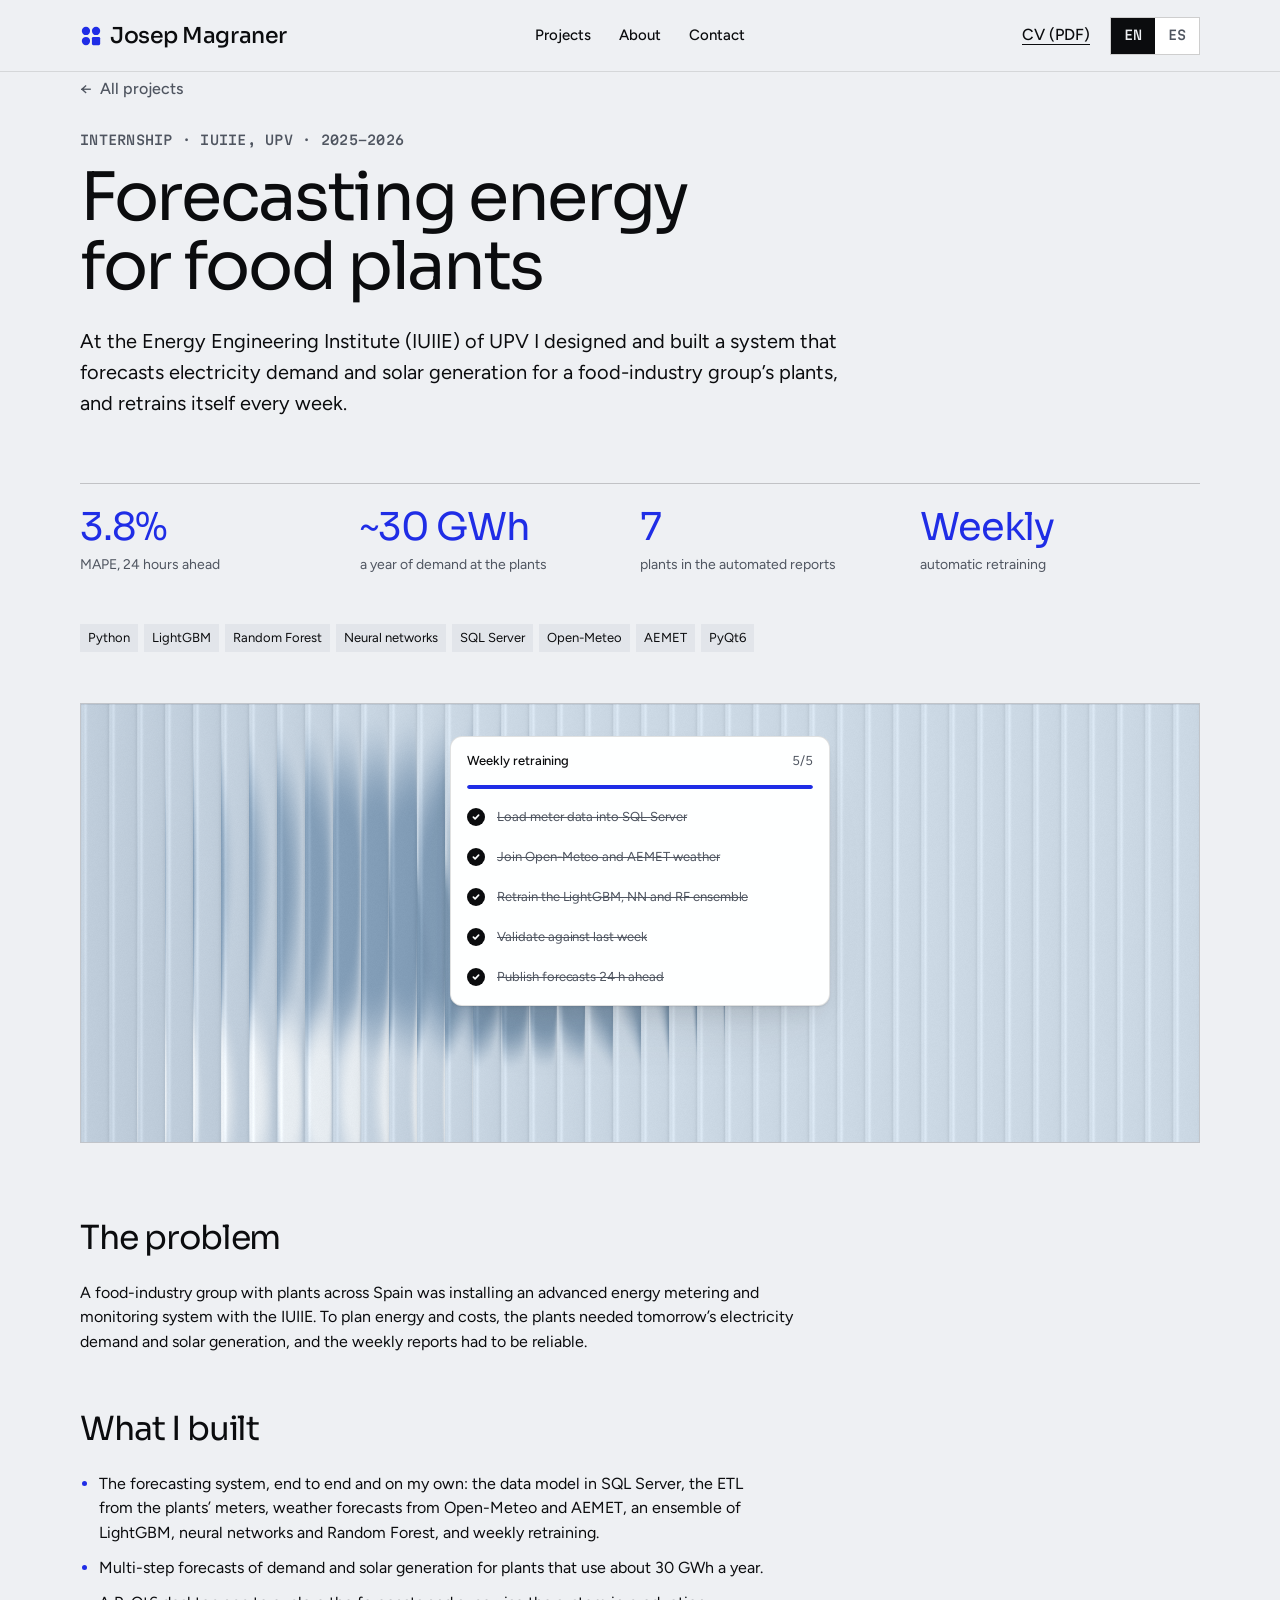
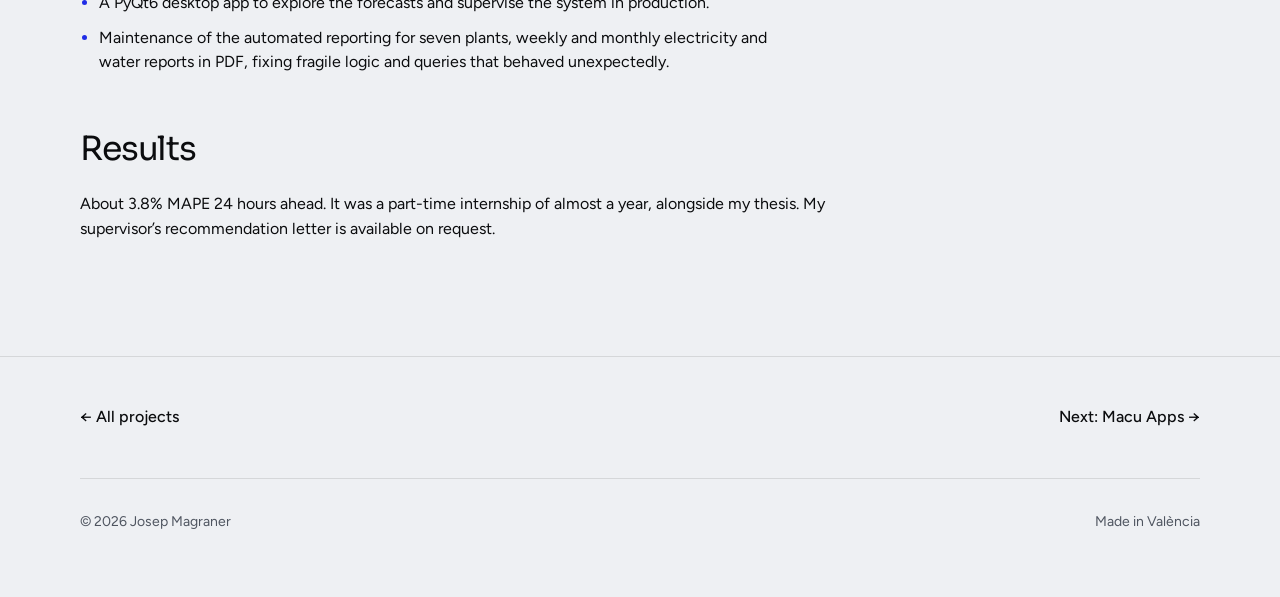
==== projects/energy-forecasting.html @ b152e17d "Web personal: primera publicación en josepmagra.dev" ====
<!doctype html>
<html lang="en" data-lang="en" data-title-en="Forecasting energy for food plants · Josep Magraner" data-title-es="Previsión energética para plantas de alimentación · Josep Magraner" data-type="software" data-radius="sharp" data-ground="sand" data-buttons="arrow" data-motion>
<head>
<meta charset="utf-8">
<meta name="viewport" content="width=device-width, initial-scale=1">
<title>Forecasting energy for food plants · Josep Magraner</title>
<meta name="description" content="Forecasting energy for food plants: a project by Josep Magraner.">
<meta property="og:type" content="website">
<meta property="og:title" content="Forecasting energy for food plants · Josep Magraner">
<meta property="og:description" content="Forecasting energy for food plants: a project by Josep Magraner.">
<link rel="icon" href="../favicon.svg" type="image/svg+xml">
<meta name="theme-color" content="#eef0f3">
<link rel="preconnect" href="https://fonts.googleapis.com">
<link rel="preconnect" href="https://fonts.gstatic.com" crossorigin>
<link href="https://fonts.googleapis.com/css2?family=Sora:wght@400..700&family=Figtree:wght@400..600&family=Martian+Mono:wght@400..500&display=swap" rel="stylesheet">
<link rel="stylesheet" href="../assets/system.css">
<link rel="stylesheet" href="../assets/ui/cards.css">
<link rel="stylesheet" href="../assets/motion/motion.css">
<link rel="stylesheet" href="../assets/backgrounds/backgrounds.css">
<link rel="stylesheet" href="../assets/layout/layout.css">
<link rel="stylesheet" href="../assets/icons/icon.css">
<link rel="stylesheet" href="../assets/ui/base.css">
<link rel="stylesheet" href="../assets/ui/checklist/fragment.css">
<link rel="stylesheet" href="../css/site.css">
<script>document.documentElement.classList.add('m-enter');setTimeout(()=>document.documentElement.classList.add('m-enter-done'),700)</script>
<script src="../assets/backgrounds/backgrounds.js"></script>
<script>document.documentElement.classList.add('mo-js');setTimeout(()=>document.documentElement.classList.add('mo-safe'),2500)</script>
</head>
<body>
<header class="nav nav--centre">
  <div class="wrap nav__bar">
    <a class="skip-link" href="#top"><span class="en">Skip to content</span><span class="es">Ir al contenido</span></a>
    <a class="nav__logo" href="../index.html"><span class="mark" data-mark="dots" aria-hidden="true"></span>Josep Magraner</a>
    <nav class="nav__links" aria-label="Main">
      <div class="nav__item"><a class="nav__link" href="../index.html#projects"><span class="en">Projects</span><span class="es">Proyectos</span></a></div>
      <div class="nav__item"><a class="nav__link" href="../index.html#about"><span class="en">About</span><span class="es">Sobre mí</span></a></div>
      <div class="nav__item"><a class="nav__link" href="../index.html#contact"><span class="en">Contact</span><span class="es">Contacto</span></a></div>
    </nav>
    <div class="nav__actions">
      <a class="nav__cv en" href="../cv/Josep-Magraner-CV-EN.pdf">CV (PDF)</a><a class="nav__cv es" href="../cv/Josep-Magraner-CV-ES.pdf">CV (PDF)</a>
      <div class="lang lang--desk" role="group" aria-label="Language / Idioma"><button type="button" data-set-lang="en" aria-pressed="true">EN</button><button type="button" data-set-lang="es" aria-pressed="false">ES</button></div>
    </div>
    <div class="lang lang--mob" role="group" aria-label="Language / Idioma"><button type="button" data-set-lang="en" aria-pressed="true">EN</button><button type="button" data-set-lang="es" aria-pressed="false">ES</button></div>
    <button class="nav__toggle" type="button" aria-expanded="false" aria-label="Menu">
      <svg width="18" height="18" viewBox="0 0 18 18" aria-hidden="true"><path d="M2 5h14M2 13h14" stroke="currentColor" stroke-width="1.6" stroke-linecap="round"/></svg>
    </button>
  </div>
</header>

<main id="top">
  <section class="p-head" aria-labelledby="p-h">
    <div class="wrap">
      <a class="back" href="../index.html#projects">&larr; <span class="en">All projects</span><span class="es">Todos los proyectos</span></a>
      <p class="proj__kind"><span class="en">Internship · IUIIE, UPV · 2025–2026</span><span class="es">Prácticas · IUIIE, UPV · 2025–2026</span></p>
      <h1 id="p-h"><span class="en">Forecasting energy for food plants</span><span class="es">Previsión energética para plantas de alimentación</span></h1>
      <p class="p-lead"><span class="en">At the Energy Engineering Institute (IUIIE) of UPV I designed and built a system that forecasts electricity demand and solar generation for a food-industry group&rsquo;s plants, and retrains itself every week.</span><span class="es">En el Instituto de Ingeniería Energética (IUIIE) de la UPV diseñé y construí un sistema que prevé la demanda eléctrica y la generación solar de las plantas de un grupo de alimentación, y se reentrena cada semana.</span></p>
      <dl class="facts"><div><dt><span class="en">3.8%</span><span class="es">3,8 %</span></dt><dd><span class="en">MAPE, 24 hours ahead</span><span class="es">de MAPE a 24 horas</span></dd></div><div><dt>~30 GWh</dt><dd><span class="en">a year of demand at the plants</span><span class="es">al año de demanda en las plantas</span></dd></div><div><dt>7</dt><dd><span class="en">plants in the automated reports</span><span class="es">plantas en los informes automáticos</span></dd></div><div><dt><span class="en">Weekly</span><span class="es">Semanal</span></dt><dd><span class="en">automatic retraining</span><span class="es">reentrenamiento automático</span></dd></div></dl>
      <div class="p-meta"><ul class="proj__tech"><li>Python</li><li>LightGBM</li><li>Random Forest</li><li><span class="en">Neural networks</span><span class="es">Redes neuronales</span></li><li>SQL Server</li><li>Open-Meteo</li><li>AEMET</li><li>PyQt6</li></ul></div>
    </div>
  </section>

  <section class="p-visual">
    <div class="wrap">
      <div class="panel panel--flush" data-fx="fluted-glass" data-fx-seed="44" data-fx-palette='{"bg":"#c6d3df","surface":"#d6e0e9","ink":"#25303a","muted":"#5d6873","accent":"#3f6a92"}' data-fx-params='{"speed":0,"calm":0.2,"calmX":0.5,"calmY":0.5}' style="--calm-k:0%">
            <div class="stage"><div class="at-rise fit" style="--fit-max:380px;--ax:max(24px, 50% - 190px);--ay:32px;--ay-sm:16px">
<div class="ui ui-panel ui-checks" data-ui="checklist">
  <div class="ui-checks__head"><div class="ui-title"><span class="en">Weekly retraining</span><span class="es">Reentrenamiento semanal</span></div><span class="ui-spacer"></span><div class="ui-meta" data-checks-count>5/5</div></div>
  <div class="ui-checks__bar"><i data-checks-bar style="--k:1"></i></div>
  <ul class="ui-checks__list"><li class="ui-check is-done"><span class="ui-check__box"><svg viewBox="0 0 16 16"><path d="m4.5 8.2 2.3 2.3 4.7-5"/></svg></span><span class="ui-check__label"><span class="en">Load meter data into SQL Server</span><span class="es">Cargar los contadores en SQL Server</span></span></li><li class="ui-check is-done"><span class="ui-check__box"><svg viewBox="0 0 16 16"><path d="m4.5 8.2 2.3 2.3 4.7-5"/></svg></span><span class="ui-check__label"><span class="en">Join Open-Meteo and AEMET weather</span><span class="es">Cruzar con Open-Meteo y AEMET</span></span></li><li class="ui-check is-done"><span class="ui-check__box"><svg viewBox="0 0 16 16"><path d="m4.5 8.2 2.3 2.3 4.7-5"/></svg></span><span class="ui-check__label"><span class="en">Retrain the LightGBM, NN and RF ensemble</span><span class="es">Reentrenar el ensemble LightGBM, RN y RF</span></span></li><li class="ui-check is-done"><span class="ui-check__box"><svg viewBox="0 0 16 16"><path d="m4.5 8.2 2.3 2.3 4.7-5"/></svg></span><span class="ui-check__label"><span class="en">Validate against last week</span><span class="es">Validar contra la semana anterior</span></span></li><li class="ui-check is-done"><span class="ui-check__box"><svg viewBox="0 0 16 16"><path d="m4.5 8.2 2.3 2.3 4.7-5"/></svg></span><span class="ui-check__label"><span class="en">Publish forecasts 24 h ahead</span><span class="es">Publicar la previsión a 24 h</span></span></li></ul>
</div>
            </div></div>
          </div>
      
    </div>
  </section>

  <section class="p-body">
    <div class="wrap">
      <h2><span class="en">The problem</span><span class="es">El problema</span></h2>
      <p><span class="en">A food-industry group with plants across Spain was installing an advanced energy metering and monitoring system with the IUIIE. To plan energy and costs, the plants needed tomorrow&rsquo;s electricity demand and solar generation, and the weekly reports had to be reliable.</span><span class="es">Un grupo de alimentación con plantas por España estaba implantando con el IUIIE un sistema avanzado de medida y supervisión energética. Para planificar la energía y los costes, las plantas necesitaban la demanda eléctrica y la generación solar del día siguiente, y los informes semanales tenían que ser fiables.</span></p>
      <h2><span class="en">What I built</span><span class="es">Qué construí</span></h2>
      <ul><li><span class="en">The forecasting system, end to end and on my own: the data model in SQL Server, the ETL from the plants&rsquo; meters, weather forecasts from Open-Meteo and AEMET, an ensemble of LightGBM, neural networks and Random Forest, and weekly retraining.</span><span class="es">El sistema de previsión, de principio a fin y por mi cuenta: el modelo de datos en SQL Server, el ETL de los contadores de las plantas, las previsiones meteorológicas de Open-Meteo y AEMET, un ensemble de LightGBM, redes neuronales y Random Forest, y el reentrenamiento semanal.</span></li><li><span class="en">Multi-step forecasts of demand and solar generation for plants that use about 30 GWh a year.</span><span class="es">Previsiones multipaso de demanda y generación solar para plantas que consumen unos 30 GWh al año.</span></li><li><span class="en">A PyQt6 desktop app to explore the forecasts and supervise the system in production.</span><span class="es">Una app de escritorio en PyQt6 para explorar las previsiones y supervisar el sistema en producción.</span></li><li><span class="en">Maintenance of the automated reporting for seven plants, weekly and monthly electricity and water reports in PDF, fixing fragile logic and queries that behaved unexpectedly.</span><span class="es">El mantenimiento de los informes automáticos de siete plantas, semanales y mensuales de electricidad y agua en PDF, corrigiendo lógica frágil y consultas que se comportaban de forma inesperada.</span></li></ul>
      <h2><span class="en">Results</span><span class="es">Resultados</span></h2>
      <p><span class="en">About 3.8% MAPE 24 hours ahead. It was a part-time internship of almost a year, alongside my thesis. My supervisor&rsquo;s recommendation letter is available on request.</span><span class="es">Un MAPE de alrededor del 3,8 % a 24 horas. Fueron unas prácticas a media jornada de casi un año, a la vez que el TFG. La carta de recomendación de mi supervisor, a petición.</span></p>
    </div>
  </section>

  <nav class="p-next" aria-label="Next project">
    <div class="wrap">
      <a href="../index.html#projects">&larr; <span class="en">All projects</span><span class="es">Todos los proyectos</span></a>
      <a href="macu-apps.html"><span class="en">Next</span><span class="es">Siguiente</span>: Macu Apps &rarr;</a>
    </div>
  </nav>
</main>

<footer class="wrap foot">
  <span>&copy; 2026 Josep Magraner</span>
  <span><span class="en">Made in València</span><span class="es">Hecho en València</span></span>
</footer>

<script src="../js/lang.js"></script>
<script src="../js/video.js" defer></script>
<script type="module" src="../assets/system.js"></script>
<script type="module" src="../assets/motion/motion.js"></script>
<script type="module" src="../assets/layout/layout.js"></script>
</body>
</html>
---- assets/system.css ----
/*
  taste-skill system.css - the one system for the page. Link it first, then assets/ui/cards.css (the
  feature card, its panel and the fragment placements), then set the palette (--p-*), the fonts and
  the radius set on :root in the page (node scripts/start.mjs prints that block).
  Do not add a second grid, spacing scale, type scale, radius scale, button or card style.
*/

/* ---------------------------------------------------------------- tokens */
:root {
  /* palette (hex only; fx.js reads --bg --surface --ink --muted --accent --accent-ink) */
  --p-bg: #ffffff;
  --p-surface: #f4f4f4;
  --p-ink: #111111;
  --p-muted: #6b6b6b;
  --p-accent: #1a4be0;
  --p-accent-ink: #ffffff;
  --p-action: #1a4be0;      /* buttons, links, focus: the accent, or the ink when the accent is too pale */
  --p-action-ink: #ffffff;
  --p-inv-bg: #111111;
  --p-inv-surface: #1c1c1c;
  --p-inv-ink: #f4f4f4;
  --p-inv-muted: #a3a3a3;
  --p-inv-accent: #ffffff;
  --p-inv-accent-ink: #111111;
  --p-inv-action: #ffffff;
  --p-inv-action-ink: #111111;
  /* the lit ground behind UI and in the closing band (references/cards.md), one per page, tech pages only
     (none on kind other, which is flat): <html data-ground="sand|sky|sage|painting">. system.js gives it to every ground
     that holds UI, on light and dark pages alike; --hue on one panel changes only its accent */
  --ground-bg: #d9ccb7; --ground-surface: #e9e0d2; --ground-ink: #2a2622; --ground-muted: #5a534a; --ground-accent: #a8794a;

  /* fonts */
  --font-display: system-ui, -apple-system, "Segoe UI", sans-serif;
  --font-text: system-ui, -apple-system, "Segoe UI", sans-serif;
  --font-mono: ui-monospace, "SFMono-Regular", Menlo, Consolas, monospace;
  --display-weight: 400;    /* headlines 400; 500 on a tech page (software, gaming, hardware) */
  --display-tracking: -0.025em;

  /* the page rhythm (references/layout-v4.md): one section per screen. The header is fixed and
     --nav tall; every section is padded --padt above and --padb (plus the phone action bar, --bar)
     below, and is exactly one or two screens tall (--h: 1 or 2; --hm on a phone). The hero's words
     start --hgap under the header and its content ends --hpadb above the fold. */
  --nav: 72px;
  --padt: 120px;
  --padb: 72px;
  --hgap: 48px;
  --hpadb: 64px;
  --bar: 0px;
  /* grid: one .wrap (alias .container) for the header, every section and the footer, the same
     --gut on both sides: 1280 wide at x 80-1360 at 1440, 342 at x 24-366 at 390 */
  --container: 1280px;
  --gut: 80px;
  --pad: var(--gut);
  --gutter: 24px;

  /* spacing: 4/8 scale */
  --s-1: 4px;  --s-2: 8px;  --s-3: 12px; --s-4: 16px; --s-5: 24px;
  --s-6: 32px; --s-7: 48px; --s-8: 64px; --s-9: 96px; --s-10: 128px;
  --section: 40px;      /* only a .section outside main (the kit's demo pages); every main > section and
                           footer.closing take --padt and --padb */
  --section-band: 56px; /* the same for an older footer outside footer.closing */
  --head-gap: 48px;     /* the one heading-to-content gap, 32 on a phone (layout.css reads it as --ly-head-gap) */
  --card-pad: 16px;     /* card padding (cards.css sets its own for cards with a panel) */
  --card-gap: 16px;     /* gap between cards */

  /* type scale (the only sizes on the page) */
  --t-label: 13px;
  --t-small: 14px;
  --t-body: 16px;
  --t-lead: 18px;
  --t-card: 18px;
  --t-h3: 24px;
  /* straight lines from the phone size at 390 to the desktop size at 1440 (system.md's table) */
  --t-h2: clamp(30px, 1.72vw + 23.3px, 48px);
  --t-h1: clamp(38px, 3.24vw + 25.4px, 72px);
  /* a big number stays a step under the h2 (VI-11): 38 at 1440, 28 at 390, so it never reads as a
     section heading; a stats row and a price set their own, smaller still */
  --t-stat: clamp(28px, .952vw + 24.29px, 38px);

  /* radius: one scale (soft by default; data-radius on <html> switches it) */
  --r-sm: 8px;  --r-md: 12px; --r-lg: 20px; --r-btn: 8px;

  /* controls (fixed here; a page never adds its own) */
  --btn-h: 44px;
  --btn-h-sm: 36px;
  --nav-h: var(--nav);  /* the older name, kept for the kit's files */
  --icon: 16px;         /* small icons: socials, menu chevrons, mono brand marks */

  /* motion: the one UI ease-out (motion.css --m-ease and ui/base.css --u-ease read it; references/motion.md) */
  --ease: cubic-bezier(.2, .8, .2, 1);
  --dur: 180ms;
}
html[data-radius="sharp"] { --r-sm: 4px; --r-md: 6px;  --r-lg: 8px;  --r-btn: 4px; }
html[data-radius="soft"]  { --r-sm: 8px; --r-md: 12px; --r-lg: 20px; --r-btn: 8px; }
html[data-radius="round"] { --r-sm: 10px; --r-md: 16px; --r-lg: 24px; --r-btn: 999px; }
/* the four lit grounds (references/cards.md); sand is the default above. painting goes with
   painterly-landscape (x.ai's daylight sky over olive hills) */
html[data-ground="sky"]      { --ground-bg: #c6d3df; --ground-surface: #d6e0e9; --ground-ink: #25303a; --ground-muted: #4d5964; --ground-accent: #3f6a92; }
html[data-ground="sage"]     { --ground-bg: #cdd6c6; --ground-surface: #dce3d6; --ground-ink: #262d24; --ground-muted: #535b51; --ground-accent: #6c8e63; }
html[data-ground="painting"] { --ground-bg: #79a8d6; --ground-surface: #a6c4e2; --ground-ink: #16212c; --ground-muted: #273949; --ground-accent: #9c9b3c; }
/* cards.css takes its card and panel radii from this scale */
html[data-radius] .card { --c-r: var(--r-lg); }
html[data-radius] .panel { --p-r: var(--r-md); }

/* a phone: the header 56, the sections padded 96 / 48, the hero's words 40 under the header and its
   content ending 24 above the fold, 24 at both sides, 12 between columns */
@media (max-width: 639px) {
  :root { --nav: 56px; --padt: 96px; --padb: 48px; --hgap: 40px; --hpadb: 24px; --gut: 24px; --gutter: 12px; --card-gap: 12px; --head-gap: 32px; }
}
@media (min-width: 640px) {
  :root { --gut: 48px; --section: 48px; --section-band: 72px; --card-pad: 24px; }
}
@media (min-width: 1024px) {
  :root { --gut: 80px; --section: 56px; --section-band: 96px; --card-gap: 24px;
          --t-lead: 20px; --t-card: 20px; --t-h3: 28px; }
  /* a place (and a local service): the 1200 column at x 120-1320 */
  html[data-type="place"] { --gut: 120px; --container: 1200px; }
}
/* a place (VI-06, ST-96, PH-23): its own smaller type (h1 48/53 and 32/37, h2 32/40 and 24/30, titles
   and the sub-line 20 and 18), the Recipe 3 hero's gap under its photograph (40, 24 on a phone),
   square photographs and cards and 2px buttons, whatever data-radius and data-buttons say */
:root[data-type="place"] {
  --hgap: 40px;
  --t-h1: clamp(32px, 1.524vw + 26.06px, 48px);
  --t-h2: clamp(24px, .762vw + 21px, 32px);
  --t-h3: clamp(20px, .381vw + 18.51px, 24px);
  --r-sm: 2px; --r-md: 0px; --r-lg: 0px; --r-btn: 2px;
}
:root[data-type="place"] :is(h1, .t-h1) { line-height: 1.104; }
:root[data-type="place"] :is(h2, .t-h2) { line-height: 1.25; }
@media (max-width: 639px) {
  :root[data-type="place"] { --hgap: 24px; }
  :root[data-type="place"] :is(h1, .t-h1) { line-height: 1.156; }
}

/* ---------------------------------------------------------------- grounds (at most three) */
:root, .ground-base {
  --bg: var(--p-bg); --surface: var(--p-surface); --ink: var(--p-ink); --muted: var(--p-muted);
  --accent: var(--p-accent); --accent-ink: var(--p-accent-ink); --card: var(--p-surface);
  --action: var(--p-action); --action-ink: var(--p-action-ink);
}
.ground-surface {
  --bg: var(--p-surface); --surface: var(--p-bg); --ink: var(--p-ink); --muted: var(--p-muted);
  --accent: var(--p-accent); --accent-ink: var(--p-accent-ink); --card: var(--p-bg);
  --action: var(--p-action); --action-ink: var(--p-action-ink);
}
.ground-inverse {
  --bg: var(--p-inv-bg); --surface: var(--p-inv-surface); --ink: var(--p-inv-ink); --muted: var(--p-inv-muted);
  --accent: var(--p-inv-accent); --accent-ink: var(--p-inv-accent-ink); --card: var(--p-inv-surface);
  --action: var(--p-inv-action); --action-ink: var(--p-inv-action-ink);
}
:root, .ground-base, .ground-surface, .ground-inverse {
  --line: color-mix(in oklab, var(--ink) 11%, transparent);
  --line-strong: color-mix(in oklab, var(--ink) 20%, transparent);
  /* effects (fx.js) and UI fragments (assets/ui) take the colours of the ground they sit on */
  --fx-bg: var(--bg); --fx-surface: var(--surface); --fx-ink: var(--ink); --fx-muted: var(--muted);
  --fx-accent: var(--accent); --fx-accent-ink: var(--accent-ink);
  --ui-font: var(--font-text); --ui-mono: var(--font-mono); --ui-radius: var(--r-md);
}
.ground-base, .ground-surface, .ground-inverse { background: var(--bg); color: var(--ink); }

/* ---------------------------------------------------------------- base */
*, *::before, *::after { box-sizing: border-box; }
/* an anchor lands on the section's top (the judge's frame): the fixed header covers --nav of its --padt */
html { -webkit-text-size-adjust: 100%; scroll-padding-top: 0; scroll-behavior: auto; margin: 0; }
body {
  margin: 0; background: var(--bg); color: var(--ink);
  font: 400 var(--t-body)/1.55 var(--font-text);
  -webkit-font-smoothing: antialiased; text-rendering: optimizeLegibility; overflow-x: clip;
}
img, svg, video, canvas { display: block; max-width: 100%; }
/* hidden means hidden, also on an img the line above makes a block (a menu tab's photograph, a peek photograph) */
[hidden] { display: none !important; }
img, video { height: auto; }
a { color: inherit; text-decoration: none; }
button { font: inherit; color: inherit; }
h1, h2, h3, h4, p, ul, ol, figure, blockquote { margin: 0; }
ul, ol { padding: 0; list-style: none; }
h1, h2, h3, h4 {
  font-family: var(--font-display); font-weight: var(--display-weight);
  letter-spacing: var(--display-tracking); text-wrap: balance; overflow-wrap: break-word;
  /* a long word (a German compound at 390) breaks at a syllable with a hyphen, in the language of <html lang>;
     only words of 10 letters or more, 4 at least on each side, so a short English heading never breaks */
  hyphens: auto; -webkit-hyphens: auto; hyphenate-limit-chars: 10 4 4;
}
h1, .t-h1 { font-size: var(--t-h1); line-height: 1.04; }
h2, .t-h2 { font-size: var(--t-h2); line-height: 1.1; }
h3, .t-h3 { font-size: var(--t-h3); line-height: 1.2; }
h4, .t-card { font-family: var(--font-text); font-weight: 500; font-size: var(--t-card); line-height: 1.3; letter-spacing: -0.01em; }
p { text-wrap: pretty; }
.t-lead  { font-size: var(--t-lead); line-height: 1.5; }
.t-body  { font-size: var(--t-body); line-height: 1.55; }
.t-small { font-size: var(--t-small); line-height: 1.5; }
.t-label { font-size: var(--t-label); font-weight: 500; line-height: 1.4; letter-spacing: 0.01em; }
.t-stat  { font-family: var(--font-display); font-weight: var(--display-weight); font-size: var(--t-stat);
           line-height: 1; letter-spacing: var(--display-tracking); font-variant-numeric: tabular-nums; }
.muted { color: var(--muted); }
.mono  { font-family: var(--font-mono); }
.measure { max-width: 62ch; }
:focus-visible { outline: 2px solid var(--action); outline-offset: 2px; border-radius: 2px; }
::selection { background: color-mix(in oklab, var(--accent) 30%, transparent); }

/* ---------------------------------------------------------------- grid */
.wrap, .container { width: min(100% - 2 * var(--gut), var(--container)); margin-inline: auto; padding-inline: 0; }
.grid { display: grid; grid-template-columns: repeat(12, minmax(0, 1fr)); column-gap: var(--gutter); row-gap: var(--card-gap); }
.grid > * { min-width: 0; grid-column: 1 / -1; }
.section { padding-block: var(--section); }

/* ---------------------------------------------------------------- one section per screen
   The page is a stack of screens. Framed at scrollY = k x the screen height, a shot shows exactly one
   section: the hero alone on the first screen, every other section (and footer.closing, the close and
   the footer in one) exactly one or two screens tall, its h2 first, --padt under its top. Heights
   and padding do it: no pinning, snapping or script.
     <section class="section" id=".." style="--h: 2">     (2 screens; --hm sets a phone's count alone)
       <div class="wrap"> the h2 first, then the content </div>     (the one in-flow child)
     </section>
   A layer (a full-bleed photograph or ground behind the words) is an <img class="layer" aria-hidden="true">
   beside the .wrap. Content must fit: one screen holds 708px of content at 1440x900 (900 - 120 - 72),
   two hold 1,608 (the second screen's part starts --padt under its top with .g2). From 640 to 1279 a
   section keeps at least its screens and grows past them rather than overlap the next. */
main > :is(section, .section), footer.closing {
  position: relative; box-sizing: border-box;
  height: calc(var(--h, 1) * 100vh); height: calc(var(--h, 1) * 100svh);
  padding: var(--padt) 0 calc(var(--padb) + var(--bar));
}
main > :is(section, .section) > :is(.wrap, .container), footer.closing > .wrap { position: relative; z-index: 1; height: 100%; }
main > :is(section, .section) > :is(.wrap, .container):not(.grid) { display: flex; flex-direction: column; }
/* a .wrap that is the section's grid too (class="wrap grid"): its rows start at the top */
main > :is(section, .section) > :is(.wrap, .container).grid { align-content: start; }
/* .fill: the block that takes what the screen leaves under the heading (a photograph, a frame) */
main > :is(section, .section) > .wrap > .fill { flex: 1 1 0; min-height: 0; }
/* two screens as two groups: row 1 the h2 and the first group, row 2 the rest (no second h2), starting
   --padt under the second screen's top, so the second shot looks like any other section */
main > :is(section, .section).g2, footer.closing.g2 { --h: 2; }
main > :is(section, .section).g2 > :is(.wrap, .container), footer.closing.g2 > .wrap { display: grid; grid-template-rows: minmax(0, 1fr) minmax(0, 1fr); row-gap: calc(var(--padt) + var(--padb) + var(--bar)); }
main > :is(section, .section).g2 > :is(.wrap, .container) > *, footer.closing.g2 > .wrap > * { min-height: 0; align-self: start; }
main > :is(section, .section).g2 > :is(.wrap, .container) > :is(.group, .fill) { align-self: stretch; }
/* a group: one screen's part of a .g2 section (its h2 and first rows, or the rest) */
.group { display: flex; flex-direction: column; min-height: 0; }
/* each screen's card row runs down to that screen's foot (the cards stretch, their panels grow), so
   the second screen of a .g2 is never a short row over an empty ground; both rows end on the same line */
@media (min-width: 1024px) {
  main > :is(section, .section).g2 > .wrap > .grid:last-child,
  main > :is(section, .section).g2 > .wrap > .group > .grid:last-child { align-self: stretch; flex: 1 1 auto; min-height: 0; }
}
.group > .fill { flex: 1 1 0; min-height: 0; }
@media (min-width: 640px) and (max-width: 1279px) {
  main > :is(section, .section):not(.hero, .section--hero), footer.closing {
    height: auto; min-height: calc(var(--h, 1) * 100vh); min-height: calc(var(--h, 1) * 100svh);
  }
  /* the section is a column and its .wrap takes all of it, so a .fill (a photograph, a frame) still
     grows to the section's foot (a min-height percentage would not resolve, leaving it at its least) */
  /* :where() keeps it at no weight, so a page's own phone- or tablet-only hiding (section.desk-only { display: none }) wins */
  :where(main > :is(section, .section):not(.hero, .section--hero), footer.closing) { display: flex; flex-direction: column; }
  main > :is(section, .section):not(.hero, .section--hero) > :is(.wrap, .container), footer.closing > .wrap { flex: 1 0 auto; height: auto; min-height: 0; }
}
/* a phone: lvh (the screen with its bars hidden) for every section but the hero; --hm when stacking
   makes the content taller than the desktop count */
@media (max-width: 639px) {
  /* at least its screens, never less: content a screen cannot hold makes the section taller (the rhythm
     check then asks for --hm: 2 or less content); a fixed height would lay its last rows over the next
     section, the fault the phone shots showed most (a list under the closing heading and its button) */
  main > :is(section, .section):not(.hero, .section--hero), footer.closing {
    height: auto; min-height: calc(var(--hm, var(--h, 1)) * 100vh); min-height: calc(var(--hm, var(--h, 1)) * 100lvh);
  }
  /* one grid row at least the screens tall that grows with the .wrap's content: the .wrap is stretched to
     it, so its .fill and its two groups still share a definite height */
  /* (at no weight, as on the tablet: a page's own section.desk-only { display: none } still hides it) */
  :where(main > :is(section, .section):not(.hero, .section--hero):has(> :is(.wrap, .container)), footer.closing) {
    display: grid; grid-template-columns: minmax(0, 1fr); grid-template-rows: 1fr; grid-auto-rows: auto;
  }
  main > :is(section, .section):not(.hero, .section--hero) > :is(.wrap, .container), footer.closing > .wrap { height: auto; }
  main > :is(section, .section).g2m, footer.closing.g2m { --hm: 2; }
  main > :is(section, .section).g2m > :is(.wrap, .container), footer.closing.g2m > .wrap { display: grid; grid-template-rows: minmax(0, 1fr) minmax(0, 1fr); row-gap: calc(var(--padt) + var(--padb) + var(--bar)); }
  /* stacked in one, the two groups keep the open cards' 32px, so the first group's last panel never meets
     the next card's title */
  main > :is(section, .section).g2:not(.g2m) > :is(.wrap, .container) { display: flex; row-gap: var(--s-6); }
  /* what the two screens leave goes around the second group, so it opens below the header, not on the fold */
  main > :is(section, .section).g2:not(.g2m) > :is(.wrap, .container) > :last-child { margin-block: auto; }
  main > :is(section, .section).g2:not(.g2m) > :is(.wrap, .container) > * { align-self: stretch; }
}
/* a layer: the photograph or ground of a whole section, under its words, edge to edge */
main > :is(section, .section) > :is(img, video, canvas, picture).layer,
footer.closing > :is(img, video, canvas, picture).layer {
  position: absolute; inset: 0; z-index: 0; width: 100%; height: 100%; max-width: none; object-fit: cover; object-position: var(--pos, 50% 50%);
}
main > :is(section, .section) > picture.layer > img { width: 100%; height: 100%; object-fit: cover; }

/* the hero: exactly the first screen, the fixed header over its top. Its words start --hgap under the
   header (--photo adds a full-bleed photograph's height above them on a place); its content ends
   --hpadb above the fold, and nothing of the next section shows, at 1440, 1024, 820 and 390.
     <section class="hero hero--<type>"><div class="wrap"><div class="hero-text"> .. </div>[one strip]</div></section>
   .hero-text holds the whole composition (the words, and the picture or window beside or under them);
   one docked strip (logos, three facts) may follow it, at most 96px, desktop only. */
main > :is(.hero, .section--hero) {
  height: 100vh; height: 100svh; min-height: 0;
  padding: calc(var(--nav) + var(--photo, 0px) + var(--hgap)) 0 calc(var(--hpadb) + var(--bar));
}
:is(.hero, .section--hero) > .wrap { height: 100%; display: grid; grid-template-rows: minmax(0, 1fr) auto; row-gap: var(--s-7); }
:is(.hero, .section--hero) > .wrap > .hero-text { min-height: 0; }
/* a phone: the hero is at least the first screen and grows when a short phone (320x640) cannot hold its
   words, buttons and picture, so nothing of it lies over the next section or under the header */
@media (max-width: 639px) {
  main > :is(.hero, .section--hero) { height: auto; min-height: 100vh; min-height: 100svh; }
  main > :is(.hero, .section--hero):has(> :is(.wrap, .container)) { display: grid; grid-template-columns: minmax(0, 1fr); grid-template-rows: 1fr; grid-auto-rows: auto; }
  main > :is(.hero, .section--hero) > :is(.wrap, .container) { height: auto; }
}
:is(.hero, .section--hero) > .wrap > .hero-strip { grid-row: 2; max-height: 96px; }
@media (max-width: 639px) { :is(.hero, .section--hero) > .wrap > .hero-strip { display: none; } }
.section--hero .section-head { max-width: 860px; }
/* the starter's own hero (hero-split): the words on span-5 top-aligned, the picture on span-6 start-7
   as tall as the hero's content box (at most 716 at 1440x900); a phone stacks words, then the picture
   in what is left */
.hero-text.hero-split { height: 100%; align-items: stretch; }
.hero-split > .hero-copy { align-self: start; }
.hero-split > .hero-visual { position: relative; min-height: 0; height: 100%; }
@media (max-width: 1023px) {
  .hero-text.hero-split { display: flex; flex-direction: column; gap: var(--s-6); }
  .hero-split > .hero-visual { flex: 1 1 0; min-height: 200px; height: auto; }
}
.hero-copy > * + * { margin-top: var(--s-5); }
/* the h1 first in the words' column: its capitals start on the picture's top line, not the line box's
   (the leading above the capitals would put the words about 12px under the photograph's top) */
.hero-copy > h1:first-child { text-box: trim-start cap alphabetic; }
.hero-copy > .btn-row { margin-top: var(--s-6); }
/* three short facts at the foot of the words' column, on the picture's bottom line (no dead space
   under the buttons): <dl class="hero-facts"><div><dt>..</dt><dd>..</dd></div> x3</dl> */
@media (min-width: 1024px) {
  .hero-split > .hero-copy { height: 100%; display: flex; flex-direction: column; }
  .hero-split > .hero-copy > .hero-facts { margin-top: auto; }
}
.hero-facts { display: grid; grid-template-columns: repeat(3, minmax(0, 1fr)); gap: var(--s-5) var(--gutter); margin: 0; }
.hero-facts > div { display: grid; gap: var(--s-1); align-content: start; }
.hero-facts dt { font-size: var(--t-small); color: var(--muted); }
.hero-facts dd { margin: 0; font-weight: 500; }
@media (max-width: 1023px) { .hero-facts { display: none; } }
/* a notice line above the h1 (changed hours, a delivery cut-off): one line with a number, static,
   starting on the left line like the h1 under it */
.hero-notice { font-size: var(--t-small); font-weight: 500; color: var(--ink); }
.hero-notice b, .hero-notice strong { font-weight: 500; color: var(--accent); }
.hero-copy > .hero-notice + h1 { margin-top: var(--s-5); }

/* a phone: open tiles from a row of three or four (rooms, goods, beans) go two-up, an odd last one
   across the row, so a row of three fits one 844px screen (stacked one under another they need two) */
@media (max-width: 639px) {
  .grid > .tile:is(.span-3, .span-4) { grid-column: auto / span 6; }
  .grid > .tile:is(.span-3, .span-4):nth-child(odd of .tile):nth-last-child(1 of .tile) { grid-column: 1 / -1; }
  .grid > .tile:is(.span-3, .span-4) .tile__head { flex-wrap: wrap; gap: 0 var(--s-2); }
}
/* a phone: open cards (words on the ground, the panel under them) stacked one under another keep 32px
   between a panel's foot and the next card's title, so a title never reads as the panel's caption */
@media (max-width: 639px) { .grid:has(> .card--open) { row-gap: var(--s-6); } }
/* a phone stacks a two-screen section's four open tiles into its two screens: their panels take 180px (a wide
   crop), so the h2 and the first two tiles of two lines each end on the first screen and the four inside both,
   not a third of a screen past. A page that sets its group's own --p-h (#features .panel) sets its phone value
   too, as the starter does */
@media (max-width: 639px) { main > :is(section, .section).g2 .card--open > .panel { --p-h: 180px; } }
/* spans: desktop >= 1024. Tablet 640-1023: text cards on span-3 and span-6 go two-up; cards with a
   panel (a visual needs the width; the one exception is a span-6 pair, below)
   and everything else (split text and visuals, span-4 cards, span-5/7/8 blocks) take the full row, so a split stacks and no row is left half empty. Phone < 640: one column. */
@media (min-width: 640px) and (max-width: 1023px) {
  .grid > .card.span-3:not(:has(> .panel)), .grid > .card.span-6:not(:has(> .panel)) { grid-column: auto / span 6; }
  /* the one exception with a panel: a 2x2 (or a pair) of span-6 cards stays two-up from 720px (a panel
     of about 310px and more, wide enough for a kit fragment), so four cards take one or two screens
     at 768-820 instead of a card per row (four stacked panels run past two screens). Split cards and
     every other span keep the full row. Under 720 a card per row. */
  @media (min-width: 720px) {
    .grid > .card.span-6:has(> .panel):not(.card--split) { grid-column: auto / span 6; }
    .grid > .card.span-6:has(> .panel):not(.card--split):nth-child(odd of .card.span-6):nth-last-child(1 of .card.span-6) { grid-column: 1 / -1; }
  }
  /* open tiles (rooms, models, people, a photo pair) go two-up; an odd last one takes the row */
  .grid > .tile:is(.span-3, .span-4, .span-6) { grid-column: auto / span 6; }
  .grid > .tile:is(.span-3, .span-4, .span-6):nth-child(odd of .tile):nth-last-child(1 of .tile) { grid-column: 1 / -1; }
}
@media (min-width: 1024px) {
  .span-2  { grid-column: auto / span 2; }
  .span-3  { grid-column: auto / span 3; }
  .span-4  { grid-column: auto / span 4; }
  .span-5  { grid-column: auto / span 5; }
  .span-6  { grid-column: auto / span 6; }
  .span-7  { grid-column: auto / span 7; }
  .span-8  { grid-column: auto / span 8; }
  .span-9  { grid-column: auto / span 9; }
  .span-10 { grid-column: auto / span 10; }
  .span-12 { grid-column: auto / span 12; }
  .start-1 { grid-column-start: 1; } .start-2 { grid-column-start: 2; } .start-3 { grid-column-start: 3; }
  .start-5 { grid-column-start: 5; } .start-6 { grid-column-start: 6; } .start-7 { grid-column-start: 7; }
  .start-4 { grid-column-start: 4; } .start-8 { grid-column-start: 8; } .start-9 { grid-column-start: 9; }
  .start-10 { grid-column-start: 10; }
  /* a split is top-aligned: the words' first line and the picture's top on one line (never centred
     against each other, never mirrored: text left, the visual right, on every split of the page) */
  .grid--middle, .grid--top { align-items: start; }
}
/* card rows: every card in a row the same height (a plain .grid stretches them) */
.grid:is(.grid--middle, .grid--top) > .card { align-self: stretch; }
/* 1024-1279: a span-4 card's panel would be about 220px wide, too narrow for real UI. Cards with a
   panel on span-4 go two-up, a span-8 one takes the row, and an odd last one takes the row too
   (steps, proof row: two, then one wide; bento: the wide card, then the four small ones two by two) */
@media (min-width: 1024px) and (max-width: 1279px) {
  .grid > .card.span-4:has(> .panel) { grid-column: auto / span 6; }
  .grid > .card.span-8:has(> .panel),
  .grid > .card.span-4:has(> .panel):nth-child(odd of .card.span-4):nth-last-child(1 of .card.span-4) { grid-column: 1 / -1; }
}

/* ---------------------------------------------------------------- section heading */
.section-head { max-width: 760px; margin-bottom: var(--head-gap); display: grid; gap: var(--s-4); }
/* every heading starts on the left line (a centred head among left ones reads as a mistake): the
   old centred head is left-aligned too */
.section-head--center { text-align: left; justify-items: start; }
/* a head row: the h2 (and its line) left, one link or the section's button at the right line */
.section-head--split { max-width: none; display: flex; align-items: end; justify-content: space-between; gap: var(--s-5); flex-wrap: wrap; }
.section-head--split > div { display: grid; gap: var(--s-4); max-width: 760px; }
.section-head p { color: var(--ink); font-size: var(--t-lead); line-height: 1.5; max-width: 60ch; }
.section-head--row { max-width: none; display: flex; align-items: end; justify-content: space-between; gap: var(--s-5); flex-wrap: wrap; }
.section-head--row > div { display: grid; gap: var(--s-4); max-width: 760px; }
/* the hero row (hero-product, hero-cycle): the h1 and its line left, the buttons right, across 1280 */
.section--hero .section-head--row { max-width: none; }

/* ---------------------------------------------------------------- buttons (one pair, a dealt look)
   One pair a page, .btn--primary and .btn--secondary, in the look dealt with the page (sections.md)
   and set once on <html data-buttons>; the markup never changes:
     solid  filled primary, outlined secondary, the radius scale (Figma; the default)
     pill   pills, a chevron after the primary's label, a tinted secondary (x.ai)
     tonal  the radius scale, a tinted secondary with no outline (Linear, Vercel)
     arrow  an arrow after the primary's label; the secondary is a text link with an arrow (Stripe)
     block  near-square corners, 48px tall; the secondary is an underlined text link (shops, hotels) */
.btn {
  display: inline-flex; align-items: center; justify-content: center; gap: var(--s-2);
  height: var(--btn-h); padding: 0 var(--s-5); border-radius: var(--r-btn); border: 1px solid transparent;
  font: 500 var(--t-body)/1 var(--font-text); letter-spacing: 0; white-space: nowrap; cursor: pointer;
  transition: background-color var(--dur) var(--ease), color var(--dur) var(--ease), border-color var(--dur) var(--ease), text-decoration-color var(--dur) var(--ease);
}
.btn--primary { background: var(--action); color: var(--action-ink); }
.btn--primary:hover { background: color-mix(in oklab, var(--action) 86%, var(--ink)); }
/* an inverted primary (the action is the ground's ink: a brand band, a lit ground): its hover steps toward the ground, as the filled one steps toward the ink */
.ground-brand .btn--primary:hover { background: color-mix(in oklab, var(--action) 88%, var(--bg)); }
/* the ground's own colour with a clear border: never grey on grey, readable on an effect too */
.btn--secondary { background: var(--bg); color: var(--ink); border-color: var(--line-strong); }
.btn--secondary:hover { background: color-mix(in oklab, var(--bg) 94%, var(--ink)); border-color: color-mix(in oklab, var(--ink) 35%, transparent); }
.btn--sm { height: var(--btn-h-sm); padding: 0 var(--s-4); font-size: var(--t-small); }
html[data-buttons="pill"] { --r-btn: 999px; }
html[data-buttons="block"] { --r-btn: 2px; --btn-h: 48px; }
html:is([data-buttons="pill"], [data-buttons="tonal"]) .btn--secondary { background: color-mix(in oklab, var(--ink) 8%, var(--bg)); border-color: transparent; }
html:is([data-buttons="pill"], [data-buttons="tonal"]) .btn--secondary:hover { background: color-mix(in oklab, var(--ink) 14%, var(--bg)); border-color: transparent; }
/* arrow and block: the secondary is a text link at the button's height (no box: one button look) */
html:is([data-buttons="arrow"], [data-buttons="block"]) .btn--secondary {
  background: none; border-color: transparent; padding-inline: var(--s-2);
  text-decoration: underline; text-underline-offset: 4px; text-decoration-color: var(--line-strong);   /* the .link look */
}
html:is([data-buttons="arrow"], [data-buttons="block"]) .btn--secondary:hover { background: none; border-color: transparent; text-decoration-color: currentColor; }
/* the glyph after a label: a chevron (pill) or an arrow (arrow), drawn so every font shows the same */
html[data-buttons="pill"] .btn--primary::after,
html[data-buttons="arrow"] :is(.btn--primary, .btn--secondary)::after {
  content: ""; flex: none; width: 12px; height: 12px; margin-right: -2px; background: currentColor;
  -webkit-mask: var(--btn-glyph) center / contain no-repeat; mask: var(--btn-glyph) center / contain no-repeat;
  transition: transform var(--dur) var(--ease);
}
html[data-buttons="pill"] { --btn-glyph: url("data:image/svg+xml,%3Csvg xmlns='http://www.w3.org/2000/svg' viewBox='0 0 12 12'%3E%3Cpath d='M4.5 2.5 8 6l-3.5 3.5' fill='none' stroke='black' stroke-width='1.6' stroke-linecap='round' stroke-linejoin='round'/%3E%3C/svg%3E"); }
html[data-buttons="arrow"] { --btn-glyph: url("data:image/svg+xml,%3Csvg xmlns='http://www.w3.org/2000/svg' viewBox='0 0 12 12'%3E%3Cpath d='M1.5 6h8.5M6.5 2.5 10 6l-3.5 3.5' fill='none' stroke='black' stroke-width='1.5' stroke-linecap='round' stroke-linejoin='round'/%3E%3C/svg%3E"); }
@media (hover: hover) and (pointer: fine) { html:is([data-buttons="pill"], [data-buttons="arrow"]) .btn:hover::after { transform: translateX(3px); } }
.btn:active { transform: translateY(1px) scale(.985); }
.btn--arrow::after { content: "\2192"; transition: transform var(--dur) var(--ease); }
@media (hover: hover) and (pointer: fine) { .btn--arrow:hover::after { transform: translateX(3px); } }
/* the drawn arrow (assets/motion: its stem grows and its head moves 3px on hover), the last child of
   a primary button, a pill or a link: <svg class="m-arrow" viewBox="0 0 12 12" aria-hidden="true">
   <path class="m-arrow__stem" d="M1 6h8"/><path class="m-arrow__head" d="M4.5 2.5 8 6l-3.5 3.5"/></svg>.
   It replaces the dealt glyph, so a button never shows two */
.m-arrow { flex: none; width: 12px; height: 12px; margin-right: -2px; overflow: visible;
           fill: none; stroke: currentColor; stroke-width: 1.6; stroke-linecap: round; stroke-linejoin: round; }
.btn--xl .m-arrow { width: 0.62em; height: 0.62em; stroke-width: 1.4; }
:is(.btn, .link, .pill):has(> .m-arrow)::after { content: none; display: none; }
.btn-row { display: flex; flex-wrap: wrap; gap: var(--s-3); align-items: center; }
.section-head--center .btn-row { justify-content: center; }
/* on the phone every button row stacks full width */
@media (max-width: 639px) {
  .btn-row { flex-direction: column; align-items: stretch; width: 100%; justify-self: stretch; }
  /* full width, the second action is a text link at the button's height under the filled one (an
     outline across the whole screen reads as a rule, a pale fill as a switched-off button) */
  .btn-row > .btn--secondary { background: none; border-color: transparent; text-decoration: underline; text-underline-offset: 4px; text-decoration-color: var(--line-strong); }
  .section-head--split > .btn { width: 100%; }
}
.link { display: inline-flex; align-items: center; gap: var(--s-2); font-weight: 500; color: var(--ink);
        text-decoration: underline; text-decoration-color: var(--line-strong); text-underline-offset: 4px;
        transition: text-decoration-color var(--dur) var(--ease); }
.link:hover { text-decoration-color: currentColor; }
.link::after { content: "\2192"; display: inline-block; text-decoration: none; transition: transform var(--dur) var(--ease); }
@media (hover: hover) and (pointer: fine) { .link:hover::after { transform: translateX(3px); } }
.pill { display: inline-flex; align-items: center; gap: var(--s-2); height: 32px; padding: 0 var(--s-3);
        border-radius: 999px; border: 1px solid var(--line); background: var(--card);
        font-size: var(--t-label); color: var(--ink); }
.pill .muted { color: var(--muted); }

/* ---------------------------------------------------------------- card (one style) */
.card {
  display: flex; flex-direction: column; gap: var(--s-2); min-width: 0;
  background: var(--card); border: 1px solid var(--line); border-radius: var(--r-lg); padding: var(--card-pad);
}
/* small titles in the text face: a display face at 20px (a condensed or hairline serif) reads smaller than the body */
.card > h3, .card > h4, .card--plan h3 { font-family: var(--font-text); font-weight: 500; font-size: var(--t-card); line-height: 1.3; letter-spacing: -0.01em; }
/* the type floor (system.md): text people read is 16px or more in ink; cards.css sets it for its
   card text, this for a plain card's lines */
.card > p { color: var(--ink); font-size: var(--t-body); max-width: 52ch; }
/* at most two boxes one inside the other (sections.md): a card whose panel holds UI drops its own
   box, so its title and lines sit on the page ground over the panel (Figma's tiles), or runs the
   panel flush to its sides and bottom (cards.css .panel--flush) */
.card.card--open { --c-pad: 0px; background: none; border: 0; box-shadow: none; padding: 0; overflow: visible; }
.card.card--open > .panel { margin: var(--s-5) 0 0; border-radius: var(--r-lg); }
.card.card--open > .panel--top { margin: 0 0 var(--s-5); }
.card--plan.is-featured { border-color: var(--action); box-shadow: inset 0 0 0 1px var(--action); }
/* cards.css (linked after this file) sets .card { gap: 0 } for feature cards; a plan keeps its 16px rows */
.card.card--plan { gap: var(--s-4); }

/* ---------------------------------------------------------------- visuals: panels and frames
   A card's .panel (the inset visual), .stage and the placements (.at-corner, .at-rise, .at-over,
   .at-right, .at-center, .stage--fade-*) come from assets/ui/cards.css (references/cards.md).
   This file adds the frames (hero, split, square, closing band) and lets a .stage work inside them.
   The grounds' colours: system.js lights every ground that holds UI (see there). */
:not(.card) > .panel { border-radius: var(--p-r, var(--r-md)); }   /* a panel on its own: four round corners */
.menu-card .panel { --p-h: 160px; }
.frame {
  position: relative; isolation: isolate; overflow: clip; display: flex; align-items: center; justify-content: center;
  background: var(--surface); border-radius: var(--r-lg); border: 1px solid var(--line);
  padding: clamp(var(--s-4), 4vw, var(--s-7));
}
/* a zero-width spacer keeps --ratio (height / width) as the frame's minimum height */
.frame::before { content: ""; flex: none; width: 0; padding-top: var(--ratio, 0px); }
/* an object or scene (assets/objects) and a photograph (.frame__img) fill the frame themselves */
.frame > :not(canvas, .stage, .loop-pause, .frame__fx, .frame__img, [data-print], [data-scene], .print3d) { position: relative; max-width: 100%; min-width: 0; }
/* a photograph is a plain rectangle in its frame: no border, no print, no filter */
.frame--photo { padding: 0; border: 0; }
/* .frame--fill: as tall as its row (a split's picture beside the words, down to the section's foot);
   stacked on a tablet or a phone it takes what the screen leaves, at least 200px */
.frame--fill { height: 100%; }
@media (max-width: 1023px) {
  .grid.fill:has(> .frame--fill) { display: flex; flex-direction: column; gap: var(--s-6); }
  .grid.fill > .frame--fill { flex: 1 1 0; height: auto; min-height: 200px; }
}
/* a split's words as a column: the last block (stats, a link) on the picture's bottom line */
.split-col { display: flex; flex-direction: column; gap: var(--s-5); }
@media (min-width: 1024px) { .split-col { height: 100%; } .split-col > .split-col__end { margin-top: auto; } }
:is(.frame, .panel) > .frame__img { position: absolute; inset: 0; z-index: 0; width: 100%; height: 100%; max-width: none; object-fit: cover; }
.frame--portrait { --ratio: 125%; }
/* the product stage (hero-product): wide, the product whole on it; a phone gets a tall stage */
.frame--stage { --ratio: 50%; }
@media (max-width: 639px) { .frame--stage, .frame--portrait { --ratio: 120%; } }
.frame--hero { padding: clamp(24px, 5vw, 64px); }
.frame--split { --ratio: 80%; }
.frame--square { --ratio: 100%; }
/* the closing band: the hero's echo, lit with the page's ground (sand, sky, sage or painting) on light
   and dark pages alike, so its text and buttons take that ground's ink. Its effect sits on a layer of
   its own, <div class="frame__fx" data-fx="..">, held still and calm where the text sits (system.js) */
.frame--cta { min-height: 420px; }
/* .frame--lit: the same for an object's frame that holds a few words in its clear half (the
   product statement's facts in a .frame__text, lower left; the object stands right of centre) */
.frame--cta, .frame--lit {
  border-color: transparent; background: var(--ground-bg); color: var(--ground-ink);
  --bg: var(--ground-surface); --surface: var(--ground-surface); --ink: var(--ground-ink); --muted: var(--ground-muted);
  --action: var(--ground-ink); --action-ink: var(--ground-surface);
  --line: color-mix(in oklab, var(--ground-ink) 12%, transparent); --line-strong: color-mix(in oklab, var(--ground-ink) 24%, transparent);
}
.frame > .frame__fx { position: absolute; inset: 0; z-index: 0; }
/* on a light page the buttons on a lit ground keep the page's own action colour: one action, one look
   (a dark page keeps the lit ground's ink, which reads on the bright ground) */
html:not([data-tone="dark"]) :is(.frame--cta, .frame--lit, .footer--statement) { --action: var(--p-action); --action-ink: var(--p-action-ink); }
/* a card on a photograph (a booking form over the room): the card holds the page's colours */
.frame--photo:has(> .card) { padding: clamp(var(--s-5), 5vw, var(--s-8)) clamp(var(--s-4), 4vw, var(--s-7)); }
.frame--photo > .card { position: relative; z-index: 1; width: min(100%, 480px); }   /* flat: no shadow at rest (ST-97) */
.frame--cta > .frame__fx { opacity: .85; }
.frame--lit > .frame__text { z-index: 2; align-self: flex-end; margin-right: auto; width: min(100%, 360px); display: grid; gap: var(--s-5); }
/* 2:1 on a desktop; a phone gets 2:3, the words at the top and the object smaller and low under
   them (its hero preset), so the facts never touch the object */
.frame--lit { --ratio: 50%; }
@media (max-width: 639px) { .frame--lit { --ratio: 150%; } .frame--lit > .frame__text { align-self: flex-start; } }
@media (max-width: 639px) { .frame--split { --ratio: 100%; } }
/* A hero, wide or split frame (x.ai's hero window): --w on the rising fragment's slot (its true width)
   centres it while it fits; anchored 24px in and cut by the right edge once the frame is narrower.
   --pair on the .stage (the main fragment's width plus the part of the second that sticks out)
   centres the pair; below 1024 the main one alone. In a card's panel cards.css places it (.at-corner,
   .at-rise, .at-right; a centred .at-rise.fit narrows with the panel), as its recipe says. */
.frame > .stage > .at-rise { --ax: max(24px, calc(50% - var(--w, 64%) / 2)); }
.frame--hero > .stage > .at-rise { --ax: max(24px, calc(50% - var(--pair, var(--w, 64%)) / 2)); }
.frame--hero > .stage > .at-over { --bx: max(24px, calc(50% - var(--pair, 800px) / 2)); }
@media (max-width: 1023px) { .frame--hero > .stage > .at-rise { --ax: max(24px, calc(50% - var(--w, 64%) / 2)); } }
/* a frame holding a cards.css .stage: the stage fills it and places the fragments (references/cards.md);
   the hero and wide frames are 16:7 and square on a phone; below 1024 only the main fragment shows */
.frame:has(> .stage) { padding: 0; }
.frame--hero:has(> .stage) { aspect-ratio: 16 / 7; }
@media (max-width: 1023px) {
  .frame--hero:has(> .stage) { aspect-ratio: 3 / 2; }   /* a tablet: room for the main fragment's rows */
}
/* a tablet held upright (820x1180): a taller frame, so the hero fills the screen without a gap */
@media (min-width: 640px) and (max-width: 1023px) and (orientation: portrait) {
  .frame--hero:has(> .stage) { aspect-ratio: 4 / 3; }
}
@media (max-width: 1023px) {
  .frame--hero > .stage > :is(.at-over, .at-over-l) { display: none; }
}
/* a split frame is about 440-560px wide from 1024 to 1279: the main piece alone there */
@media (min-width: 1024px) and (max-width: 1279px) {
  .frame--split > .stage > :is(.at-over, .at-over-l) { display: none; }
}
@media (max-width: 639px) {
  .frame--hero:has(> .stage) { aspect-ratio: 1; }
  .frame > .stage > :is(.at-over, .at-over-l) { display: none; }
  /* phone: cards.css sets a fragment 16px in on both sides, and system.js holds every loop on its
     finished picture, so no pause button lands on the UI */
}
/* a small object on a focal tile (.at-center): its true width (--w, 288px for the slider), narrowed
   on a small panel so 24px of ground always shows on both sides (a span-4 panel is 304px at 1280) */
.stage > .at-center { width: calc(100% - 48px); max-width: var(--w, 288px); }
.stage > .at-center > :is([data-ui], .ui) { width: 100%; max-width: none; }
/* .to-edge stretches a fragment's surface past the bottom (cards.css); doc's surface is its page */
.stage > .to-edge > .ui-doc > .ui-doc__page { min-height: 100%; }
/* .hero-stage: whole fragments side by side in a frame, never overlapping or cut (a row of app
   screens); the first is the main one, and the ones that no longer fit drop out from the end */
.hero-stage { container: hero-stage / inline-size; width: 100%; }
.hero-stage__row { display: flex; align-items: center; justify-content: center; gap: var(--s-5); }
.hero-stage__row > * { flex: none; max-width: 100%; }
@container hero-stage (max-width: 1060px) { .hero-stage__row > :nth-child(n + 3) { display: none; } }
@container hero-stage (max-width: 740px)  { .hero-stage__row > :nth-child(n + 2) { display: none; } }
/* the pause button on every visual that moves by itself for more than 5 s (WCAG 2.2.2): ui.js adds it
   to a loop when it starts to move, system.js to the hero's ground. Write a button.loop-pause into
   the frame only for a loop of your own (hero-cycle). The same solid 32px disc in the page colours as
   assets/ui/base.css's, 12px in from the bottom-right corner, with a 44px hit area. */
.loop-pause {
  position: absolute; right: 12px; bottom: 12px; z-index: 6; display: grid; place-items: center;
  width: 32px; height: 32px; margin: 0; padding: 0; border-radius: 50%; cursor: pointer;
  border: 1px solid color-mix(in oklab, var(--ink) 16%, transparent); background: var(--bg); color: var(--ink);
  box-shadow: 0 1px 2px rgb(0 0 0 / .12), 0 4px 12px -4px rgb(0 0 0 / .28);
}
.loop-pause::before { content: ""; position: absolute; inset: -6px; border-radius: 50%; }
.loop-pause svg { width: 14px; height: 14px; fill: currentColor; }
@media (prefers-reduced-motion: reduce) { .loop-pause { display: none; } }

/* ---------------------------------------------------------------- navigation */
/* The header: fixed, opaque, one hairline under it, the same at every depth (no blur, no shadow, no
   floating pill, never hidden on scroll). Its .wrap is the page's, so the logo starts on the left line
   and the main button ends on the right one. Plain words, 15px, sentence case; one filled button. */
.nav {
  position: fixed; inset: 0 0 auto 0; z-index: 50; height: var(--nav);
  background: var(--bg); color: var(--ink); border-bottom: 1px solid var(--line);
}
.nav__bar { height: 100%; display: flex; align-items: center; gap: var(--s-8); }
/* a text logo: the display face at 500, 22px (the client's SVG logo replaces it when there is one) */
.nav__logo { display: inline-flex; align-items: center; gap: var(--s-2); font: 500 22px/1 var(--font-display); letter-spacing: -0.02em; flex: none; }
@media (max-width: 639px) { .nav__logo { font-size: 20px; } }
.nav__logo svg, .nav__logo img { height: 24px; width: auto; }
/* the brand's mark beside its name, in the accent (the client's logo replaces both). Dealt shapes:
   <span class="mark" data-mark="dots|arc|ring|petal|leaf|stack" aria-hidden="true"></span> */
.mark { display: inline-block; flex: none; width: 22px; height: 22px; background: var(--accent);
        -webkit-mask: var(--mark) center / contain no-repeat; mask: var(--mark) center / contain no-repeat; }
.mark[data-mark="dots"]  { --mark: url("data:image/svg+xml,%3Csvg xmlns='http://www.w3.org/2000/svg' viewBox='0 0 24 24'%3E%3Ccircle cx='6.5' cy='6.5' r='4.5'/%3E%3Ccircle cx='17.5' cy='6.5' r='4.5'/%3E%3Ccircle cx='6.5' cy='17.5' r='4.5'/%3E%3Crect x='13' y='13' width='9' height='9' rx='1.5'/%3E%3C/svg%3E"); }
.mark[data-mark="arc"]   { --mark: url("data:image/svg+xml,%3Csvg xmlns='http://www.w3.org/2000/svg' viewBox='0 0 24 24'%3E%3Cpath d='M2.5 21.5V12a9.5 9.5 0 0 1 19 0v9.5h-6V12a3.5 3.5 0 0 0-7 0v9.5z'/%3E%3C/svg%3E"); }
.mark[data-mark="ring"]  { --mark: url("data:image/svg+xml,%3Csvg xmlns='http://www.w3.org/2000/svg' viewBox='0 0 24 24'%3E%3Cpath fill-rule='evenodd' d='M12 2a10 10 0 1 1 0 20 10 10 0 0 1 0-20zm0 5.5a4.5 4.5 0 1 0 0 9 4.5 4.5 0 0 0 0-9z'/%3E%3C/svg%3E"); }
.mark[data-mark="petal"] { --mark: url("data:image/svg+xml,%3Csvg xmlns='http://www.w3.org/2000/svg' viewBox='0 0 24 24'%3E%3Ccircle cx='12' cy='6.6' r='5'/%3E%3Ccircle cx='17.4' cy='12' r='5'/%3E%3Ccircle cx='12' cy='17.4' r='5'/%3E%3Ccircle cx='6.6' cy='12' r='5'/%3E%3Ccircle cx='12' cy='12' r='4'/%3E%3C/svg%3E"); }
.mark[data-mark="leaf"]  { --mark: url("data:image/svg+xml,%3Csvg xmlns='http://www.w3.org/2000/svg' viewBox='0 0 24 24'%3E%3Cpath d='M3 21C3 10 10 3 21 3c0 11-7 18-18 18z'/%3E%3C/svg%3E"); }
.mark[data-mark="stack"] { --mark: url("data:image/svg+xml,%3Csvg xmlns='http://www.w3.org/2000/svg' viewBox='0 0 24 24'%3E%3Crect x='2' y='2.5' width='20' height='5.5' rx='2.75'/%3E%3Crect x='2' y='9.25' width='14' height='5.5' rx='2.75'/%3E%3Crect x='2' y='16' width='8' height='5.5' rx='2.75'/%3E%3C/svg%3E"); }
/* initial: the name's first letter on a small accent tile (<span class="mark mark--initial" aria-hidden="true">K</span>);
   wordmark: no mark, the name alone */
.mark.mark--initial { -webkit-mask: none; mask: none; display: inline-grid; place-items: center; border-radius: calc(var(--r-sm) * 0.75);
  color: var(--accent-ink); font: var(--display-weight, 400) 13px/1 var(--font-display); letter-spacing: 0; }
.footer__mark .mark, .footer .nav__logo .mark { width: 0.8em; height: 0.8em; margin-right: 0.18em; vertical-align: -0.04em; }
.footer__mark .mark--initial, .footer .nav__logo .mark--initial { width: 1em; height: 1em; font-size: 0.6em; }
.nav--split .nav__logo .mark--initial { width: 26px; height: 26px; font-size: 15px; }
.nav__links { display: flex; align-self: stretch; gap: var(--s-1); flex: 1; min-width: 0; }
.nav__item { display: flex; align-items: center; height: 100%; }
.nav__link {
  position: relative; display: inline-flex; align-items: center; gap: var(--s-1); height: 36px; padding: 0 var(--s-3); border-radius: var(--r-sm);
  font-size: 15px; font-weight: 500; color: var(--ink); white-space: nowrap; transition: background-color var(--dur) var(--ease), color var(--dur) var(--ease);
}
/* a small laptop (1024-1279): the words sit closer, so a bar of four words never wraps or reaches the logo */
@media (min-width: 1024px) and (max-width: 1279px) {
  .nav__bar { gap: var(--s-6); }
  .nav__link { padding: 0 var(--s-2); }
  .nav__link::before, .nav__link[aria-current="page"]::after { left: var(--s-2); right: var(--s-2); }
  .nav__links { gap: 0; }
}
/* the words take no pill or fill (ST-08, ST-11): a 2px line draws under the word from the left on hover and focus and leaves to the right */
.nav__link::before { content: ""; position: absolute; left: var(--s-3); right: var(--s-3); bottom: -2px; height: 2px; border-radius: 2px; background: currentColor;
  transform: scaleX(0); transform-origin: right; transition: transform var(--dur) var(--ease); pointer-events: none; }
.nav__link:hover::before, .nav__link:focus-visible::before, .nav__item:hover > .nav__link::before, .nav__item:focus-within > .nav__link::before { transform: scaleX(1); transform-origin: left; }
.nav__actions > .nav__link::before { left: var(--s-2); right: var(--s-2); }
.nav__link .chev { width: 12px; height: 12px; opacity: .6; transition: transform var(--dur) var(--ease); }
/* the page you are on: a 2px bar under its word (still, the same inset as the hover line) */
.nav__link[aria-current="page"]::after { content: ""; position: absolute; left: var(--s-3); right: var(--s-3); bottom: -2px; height: 2px; border-radius: 2px; background: currentColor; }
.nav__expand { display: none; }
.nav__actions { display: flex; align-items: center; gap: var(--s-4); flex: none; }
/* the bar's button: the page's primary at the one button height (44, 48 with data-buttons="block"; ST-09) */
.nav__actions .btn { height: var(--btn-h); padding-inline: var(--s-5); font-size: 15px; }
.nav__actions > .nav__link { padding-inline: var(--s-2); }
.nav__toggle { display: none; }

.nav__menu {
  position: absolute; left: 0; right: 0; top: 100%; background: var(--bg); color: var(--ink);
  border-top: 1px solid var(--line); border-bottom: 1px solid var(--line);
  padding: var(--s-7) 0 var(--s-8); opacity: 0; visibility: hidden; transform: translateY(-6px);
  transition: opacity 120ms var(--ease), transform 120ms var(--ease), visibility 0s linear 120ms;
}
@media (min-width: 1024px) {
  /* hover opens the full-width panel after 150ms of intent; a click on the word goes to its page */
  .nav__item:hover > .nav__menu, .nav__item:focus-within > .nav__menu {
    opacity: 1; visibility: visible; transform: none; transition-duration: 200ms, 200ms, 0s; transition-delay: 150ms, 150ms, 150ms;
  }
  .nav__item:hover > .nav__link .chev, .nav__item:focus-within > .nav__link .chev { transform: rotate(180deg); }
}
.menu-col { display: grid; gap: var(--s-2); align-content: start; }
.menu-col > .t-label { color: var(--muted); margin-bottom: var(--s-2); }
.menu-col a { display: grid; gap: var(--s-1); padding: var(--s-2) 0; font-weight: 500; }
.menu-col a span { font-weight: 400; color: var(--muted); font-size: var(--t-small); }
.menu-col a:hover { color: var(--action); }
.menu-card { display: grid; gap: var(--s-3); }
.menu-card .panel { --ratio: 56.25%; }

@media (max-width: 1023px) {
  .nav__links, .nav__actions { display: none; }
  /* the menu button takes the secondary button's look on a 44px tap area */
  .nav__toggle {
    display: inline-grid; place-items: center; margin-left: auto; width: 44px; height: 44px; border-radius: var(--r-btn);
    border: 1px solid var(--line-strong); background: transparent; color: var(--ink); cursor: pointer; flex: none;
  }
  .nav.is-open .nav__links {
    display: flex; flex-direction: column; position: fixed; top: var(--nav); left: 0; right: 0; bottom: 0;
    padding: var(--s-4) var(--gut) calc(var(--btn-h) * 2 + 56px); background: var(--bg); overflow-y: auto; gap: 0;
  }
  .nav.is-open .nav__item { display: grid; grid-template-columns: 1fr auto; height: auto; border-bottom: 1px solid var(--line); }
  .nav.is-open .nav__link { height: 56px; padding: 0; font-size: 20px; background: none; }
  .nav.is-open .nav__link[aria-current="page"]::after { left: 0; right: auto; width: 24px; bottom: 10px; }
  .nav.is-open .nav__link::before { display: none; }
  .nav.is-open .nav__link .chev { display: none; }
  .nav.is-open .nav__expand {
    display: inline-grid; place-items: center; width: 44px; height: 56px; border: 0; background: none; color: var(--ink); cursor: pointer;
  }
  .nav__expand svg { width: 16px; height: 16px; transition: transform var(--dur) var(--ease); }
  .nav__item.is-expanded .nav__expand svg { transform: rotate(180deg); }
  .nav.is-open .nav__menu {
    position: static; grid-column: 1 / -1; display: none; opacity: 1; visibility: visible; transform: none;
    box-shadow: none; border: 0; padding: 0 0 var(--s-4);
  }
  .nav.is-open .nav__item.is-expanded .nav__menu { display: block; }
  .nav.is-open .nav__menu :is(.container, .wrap) { width: 100%; }
  .nav.is-open .nav__menu .grid { row-gap: var(--s-4); }
  /* menu cards become plain rows in the sheet (their title and line), the picture panel hidden */
  .nav.is-open .menu-card { display: grid; gap: var(--s-1); padding: var(--s-2) 0; }
  .nav.is-open .menu-card .panel { display: none; }
  .nav.is-open .nav__actions {
    display: grid; gap: var(--s-2); position: fixed; left: 0; right: 0; bottom: 0; z-index: 51;
    padding: var(--s-4) var(--gut) calc(var(--s-4) + env(safe-area-inset-bottom)); background: var(--bg); border-top: 1px solid var(--line);
  }
  .nav.is-open .nav__actions .btn { width: 100%; height: 48px; font-size: var(--t-body); }
  /* a text action (Sign in, a phone line) under the buttons, centred at their height */
  .nav.is-open .nav__actions .nav__link { display: inline-flex; order: 2; justify-content: center; height: var(--btn-h); font-size: var(--t-body); }
  body.nav-locked { overflow: hidden; }
}
/* a tablet and a phone (1023 and below, ST-15): the main button stays in the bar, at the right line
   with the menu button 12px after it; the plain words go to the sheet */
@media (max-width: 1023px) {
  .nav__bar { gap: var(--s-3); }
  .nav:not(.is-open) .nav__actions { display: flex; margin-left: auto; }
  .nav:not(.is-open) .nav__actions > :not(.btn--primary) { display: none; }
  .nav:not(.is-open) .nav__actions + .nav__toggle { margin-left: 0; }
}
@media (max-width: 639px) {
  /* a long name (15 characters, "Verdigris Works"), the main button and the menu button fit 342px (390 wide) on
     one line each, with no page CSS: the name steps down with the screen (18px at 390), the button is the small
     size, and the three sit 8px apart. A name of 17 characters or more is the client's to shorten to its mark. */
  .nav__bar { gap: var(--s-2); }
  .nav__logo { font-size: clamp(16px, 4.6vw, 20px); gap: 6px; white-space: nowrap; }
  .nav__logo .mark:not(.mark--initial) { width: 20px; height: 20px; }
  .nav:not(.is-open) .nav__actions .btn { height: 44px; padding-inline: var(--s-3); font-size: var(--t-small); }
  /* with the phone action bar the bar's button is the action's copy at the foot: the nav's goes into the sheet, so
     the first screen shows it once, the hero's (the bar waits until that has scrolled away; without script, twice
     at most, the hero's and the bar's; copy.md rule 5, action-repeat) */
  :root:has(> body > nav.actionbar) .nav:not(.is-open) .nav__actions { display: none; }
  :root:has(> body > nav.actionbar) .nav:not(.is-open) .nav__toggle { margin-left: auto; }
}
/* no script: the sheet cannot open, so the words stay in the bar (it scrolls sideways) and the dead menu button goes */
@media (scripting: none) and (max-width: 1023px) {
  .nav__links { display: flex; overflow-x: auto; scrollbar-width: none; margin-right: var(--s-3); padding-right: var(--s-2); border-right: 1px solid var(--line); }   /* stops short of the button, and a hairline marks where the row is cut (it scrolls) */
  .nav__toggle { display: none; }
}
/* a phone leaves the words under 80px of bar ("Bre" at 320): they stay in the footer's columns, the bar keeps the name
   and the main button */
@media (scripting: none) and (max-width: 639px) { .nav__links { display: none; } }

/* nav types (dealt, sections.md). Every one is the same fixed bar on the page's .wrap; the full-width
   hover panel on a desktop and the full-screen sheet on a phone are shared, so only the bar's order
   and its panel's contents differ.
   (default) nav-mega: the logo, the words 64px right of it, the actions at the right line; the panel
              holds two or three link columns and one picture card (Figma)
   nav-cards: the same bar; its panel holds three or four picture cards (a.menu-card, span-4 or span-3)
   .nav--centre: the words in the middle of the bar (Linear, Vercel)
   .nav--split: the words left, the name in the middle, the actions right (shops, hotels, restaurants)
   .nav--tone: the bar on the page's inverse ground, a band of colour over a light page (x.ai's black
              bar); the panel under it stays on the page ground */
@media (min-width: 1024px) {
  .nav--split .nav__bar, .nav--centre .nav__bar { display: grid; grid-template-columns: minmax(0, 1fr) auto minmax(0, 1fr); }
  .nav--split .nav__logo { grid-column: 2; grid-row: 1; font-size: 26px; }
  .nav--split .nav__links { grid-column: 1; grid-row: 1; }
  /* the first word starts on the left line (its box, its letters and its underline) */
  .nav--split .nav__links > .nav__item:nth-child(1 of .nav__item) > .nav__link { padding-left: 0; }
  .nav--split .nav__links > .nav__item:nth-child(1 of .nav__item) > .nav__link::before,
  .nav--split .nav__links > .nav__item:nth-child(1 of .nav__item) > .nav__link[aria-current="page"]::after { left: 0; }
  .nav--split .nav__actions, .nav--centre .nav__actions { grid-column: 3; grid-row: 1; justify-self: end; }
  .nav--centre .nav__logo { grid-column: 1; grid-row: 1; justify-self: start; }
  .nav--centre .nav__links { grid-column: 2; grid-row: 1; justify-content: center; flex: none; }
}
.nav--tone { --bg: var(--p-inv-bg); --ink: var(--p-inv-ink); --muted: var(--p-inv-muted); --accent: var(--p-inv-accent); --accent-ink: var(--p-inv-accent-ink);
             --action: var(--p-inv-action); --action-ink: var(--p-inv-action-ink); --card: var(--p-inv-surface);
             --line: color-mix(in oklab, var(--p-inv-ink) 14%, transparent); --line-strong: color-mix(in oklab, var(--p-inv-ink) 26%, transparent); }
.nav--tone .nav__menu { --bg: var(--p-bg); --ink: var(--p-ink); --muted: var(--p-muted); --action: var(--p-action); --line: color-mix(in oklab, var(--p-ink) 11%, transparent); }
/* the older float type is the plain bar now (a floating, frosted pill is not a header) */

/* ---------------------------------------------------------------- logo row */
.logos { display: flex; flex-wrap: wrap; justify-content: space-between; align-items: center; gap: var(--s-5) var(--s-6); }
.logos > * { height: 28px; width: auto; max-width: 100%; color: var(--ink); }
.logos .wordmark { height: auto; font: 500 var(--t-card)/1 var(--font-display); letter-spacing: -0.02em; white-space: nowrap; }
/* --mono marks in a logo row: 28px tall, each in the same box (the mask keeps its shape) */
.logos .icon-mono { width: 120px; height: 28px; }
/* tablet and phone: a grid, so a wrapped row never leaves one logo on its own */
@media (max-width: 1023px) { .logos { display: grid; grid-template-columns: repeat(3, minmax(0, 1fr)); justify-items: center; } }
@media (max-width: 639px)  { .logos { grid-template-columns: repeat(2, minmax(0, 1fr)); } }

/* ---------------------------------------------------------------- lists, quote, steps */
.checks { display: grid; gap: var(--s-3); }
.checks li { display: grid; grid-template-columns: 20px 1fr; gap: var(--s-3); align-items: start; }
.checks li::before {
  content: ""; width: 20px; height: 20px; margin-top: 2px; background: var(--action);
  -webkit-mask: url("data:image/svg+xml,%3Csvg xmlns='http://www.w3.org/2000/svg' viewBox='0 0 20 20'%3E%3Cmask id='m'%3E%3Crect width='20' height='20' fill='white'/%3E%3Cpath d='M6 10.2l2.6 2.6L14 7.4' fill='none' stroke='black' stroke-width='1.8' stroke-linecap='round' stroke-linejoin='round'/%3E%3C/mask%3E%3Ccircle cx='10' cy='10' r='10' mask='url(%23m)'/%3E%3C/svg%3E") center / 20px no-repeat;
          mask: url("data:image/svg+xml,%3Csvg xmlns='http://www.w3.org/2000/svg' viewBox='0 0 20 20'%3E%3Cmask id='m'%3E%3Crect width='20' height='20' fill='white'/%3E%3Cpath d='M6 10.2l2.6 2.6L14 7.4' fill='none' stroke='black' stroke-width='1.8' stroke-linecap='round' stroke-linejoin='round'/%3E%3C/mask%3E%3Ccircle cx='10' cy='10' r='10' mask='url(%23m)'/%3E%3C/svg%3E") center / 20px no-repeat;
}
.quote blockquote { font-family: var(--font-display); font-weight: var(--display-weight); font-size: var(--t-h3);
                    line-height: 1.3; letter-spacing: var(--display-tracking); text-wrap: pretty; }
/* cards.css styles .quote as quote text; who said it stays in the text face */
.quote figcaption, .quote .person { font: 400 var(--t-small)/1.45 var(--font-text); letter-spacing: 0; color: var(--ink); }
.person { display: flex; align-items: center; gap: var(--s-3); }
.person img, .person .avatar { width: 40px; height: 40px; border-radius: 999px; object-fit: cover; background: var(--surface); flex: none; }
.person .avatar { display: grid; place-items: center; font: 500 var(--t-small)/1 var(--font-text); color: var(--muted); }
/* the number beside a quote (quote-stat): below 1024 it sits under the quote, by space alone (ST-43) */
@media (max-width: 1023px) { .stat-aside { margin-top: var(--s-7); } }
/* a stats row: two to four short facts, the number above its label (data-m-count on a count) */
.stats { display: grid; grid-template-columns: repeat(auto-fit, minmax(140px, 1fr)); gap: var(--s-5) var(--gutter); margin: 0; }
.stats > div { display: flex; flex-direction: column-reverse; justify-content: flex-end; gap: var(--s-2); }
.stats dd { margin: 0; }
.stats .t-stat { font-size: clamp(26px, 1vw + 22px, 36px); }
@media (max-width: 639px) { .stats .t-stat { font-size: 26px; } }
.step-num { display: inline-grid; place-items: center; width: 32px; height: 32px; border-radius: 999px;
            border: 1px solid var(--line-strong); font: 500 var(--t-small)/1 var(--font-text); font-variant-numeric: tabular-nums; }

/* ---------------------------------------------------------------- tabs */
.tabs { display: flex; flex-wrap: wrap; gap: var(--s-2); }
.tab {
  height: var(--btn-h-sm); padding: 0 var(--s-4); border-radius: var(--r-btn); border: 1px solid var(--line);
  background: transparent; color: var(--muted); font-size: var(--t-small); font-weight: 500; cursor: pointer;
  transition: background-color var(--dur) var(--ease), color var(--dur) var(--ease), border-color var(--dur) var(--ease);
}
.tab:hover { color: var(--ink); border-color: var(--line-strong); }
.tab[aria-selected="true"] { background: var(--ink); color: var(--bg); border-color: var(--ink); }
/* the panel shown at load is there on the first frame (MO-62); system.js fades a chosen one in */
[role="tabpanel"][hidden] { display: none; }

/* ---------------------------------------------------------------- pricing */
.price { display: flex; align-items: baseline; gap: var(--s-2); }
.price .t-stat { font-size: var(--t-stat); }
.card--plan { gap: var(--s-4); }
.card--plan .btn { width: 100%; }
.card--plan .checks { margin-top: var(--s-2); }
.badge { display: inline-flex; align-items: center; height: 24px; padding: 0 var(--s-3); border-radius: 999px; vertical-align: middle;
         background: var(--action); color: var(--action-ink); font: 500 var(--t-label)/1 var(--font-text); letter-spacing: 0; }
.card--plan h3 .badge { margin-left: var(--s-2); }

/* ---------------------------------------------------------------- FAQ
   Every answer is open, always (ST-47, MO-70): no accordion, no +/- marker, nothing changes height.
     <div class="faq"><div class="faq__item"><h3>[Question]</h3><p>[Answer]</p></div> ...</div>
   Older <details> markup shows its answer open too (system.js also sets [open]). */
.faq > :is(.faq__item, details) { display: grid; gap: var(--s-2); padding: var(--s-5) 0; border-bottom: 1px solid var(--line); }   /* each row closes with its rule (ST-43) */
.faq > :is(.faq__item, details):first-child { padding-top: 0; }
.faq :is(.faq__item > h3, summary) { display: block; font: 500 var(--t-lead)/1.4 var(--font-text); letter-spacing: 0; list-style: none; cursor: text; }
.faq summary { pointer-events: none; }
.faq summary::-webkit-details-marker { display: none; }
.faq details::details-content { content-visibility: visible; }
.faq :is(.faq__item, details) p { color: var(--ink); max-width: 64ch; }
@media (max-width: 639px) { .faq > :is(.faq__item, details) { padding: var(--s-4) 0; } }

/* ---------------------------------------------------------------- footer */
.footer { padding-block: var(--section) var(--s-6); border-top: 1px solid var(--line); }   /* an older footer after the last section; footer.closing (below) replaces it */
.footer .grid { row-gap: var(--s-7); }
.footer :is(h3, h4):not(.closing__cta *) { font: 500 var(--t-small)/1.4 var(--font-text); letter-spacing: 0; color: var(--muted); margin-bottom: var(--s-4); }
.footer ul { display: grid; gap: var(--s-3); font-size: var(--t-small); }
.footer ul a:hover { color: var(--action); }
.footer__legal { display: flex; flex-wrap: wrap; gap: var(--s-4) var(--s-6); justify-content: space-between;
                 margin-top: var(--s-8); padding-top: var(--s-5); border-top: 1px solid var(--line);
                 font-size: var(--t-label); color: var(--muted); }
.socials { display: flex; gap: var(--s-2); }
.socials a { display: inline-grid; place-items: center; width: 36px; height: 36px; border-radius: 999px; border: 1px solid var(--line); color: var(--ink); }
.socials a:hover { border-color: var(--line-strong); }
.socials svg, .socials img, .socials .icon-mono { width: var(--icon); height: var(--icon); }
/* a brand mark in the text colour (icons.mjs --mono prints these): the SVG is a mask, so it
   follows currentColor on every ground. The mask image is set in the tag's style attribute. */
.icon-mono { display: inline-block; flex: none; width: var(--icon); height: var(--icon); background: currentColor;
             -webkit-mask: center / contain no-repeat; mask: center / contain no-repeat; }
@media (max-width: 1023px) { .footer .footer__col { grid-column: auto / span 6; } .footer .grid > .span-4 { grid-column: 1 / -1; } }
@media (min-width: 640px) and (max-width: 1023px) { .footer .footer__col { grid-column: auto / span 3; } }

/* the company block's one line, set in the display face (footer-columns) */
.footer__lede { font: var(--display-weight) var(--t-h3)/1.25 var(--font-display); letter-spacing: var(--display-tracking); max-width: 22ch; }
/* the legal row's end: the socials sit right of the copyright line */
.footer__legal .socials a { width: 32px; height: 32px; }

/* footer types (dealt, sections.md).
   .footer--dark (Figma, x.ai): a dark ground (with .ground-inverse), the name set large top left, the
   link columns on the right. On a dark page it stays dark: a step darker than the page, a hairline
   on top (system.js sets <html data-tone="dark">), never a light slab under a dark page. */
.footer--dark { border-top: 0; padding-block: var(--section-band) var(--s-6); }   /* a change of ground: the gap a band gets */
html[data-tone="dark"] .footer--dark {
  --bg: color-mix(in oklab, var(--p-bg) 72%, #000); --surface: var(--p-surface); --ink: var(--p-ink); --muted: var(--p-muted);
  --accent: var(--p-accent); --accent-ink: var(--p-accent-ink); --action: var(--p-action); --action-ink: var(--p-action-ink);
  border-top: 1px solid var(--line);
}
.footer__mark { display: inline-flex; align-items: center; font: var(--display-weight) var(--t-h2)/1 var(--font-display); letter-spacing: var(--display-tracking); }
/* .footer--visit (a place): the address set large with the way there, the hours beside it, then
   one row of the nav's words; no third ask for the main action */
.footer__address { font: var(--display-weight) var(--t-h2)/1.1 var(--font-display); letter-spacing: var(--display-tracking); font-style: normal; }
.footer__nav { display: flex; flex-wrap: wrap; align-items: center; gap: var(--s-3) var(--s-6); margin-top: var(--s-8); padding-top: var(--s-5); border-top: 1px solid var(--line); font-weight: 500; }
.footer__nav a:hover { color: var(--action); }
.footer__nav .socials { margin-left: auto; }
.footer--visit .footer__legal { margin-top: var(--s-5); border-top: 0; padding-top: 0; }
/* .footer--statement: the close and the footer in one inset slab on the page's lit ground (sand,
   sky, sage or painting): one big line, one full-width button, then the columns */
.footer--statement {
  margin: 0; border: 0; border-radius: 0; padding-block: var(--s-10) var(--s-6);
  background: var(--ground-bg); color: var(--ground-ink);
  --bg: var(--ground-bg); --surface: var(--ground-surface); --ink: var(--ground-ink); --muted: var(--ground-muted);
  --action: var(--ground-ink); --action-ink: var(--ground-surface); --accent: var(--ground-accent);
  --line: color-mix(in oklab, var(--ground-ink) 14%, transparent); --line-strong: color-mix(in oklab, var(--ground-ink) 28%, transparent);
}
.footer--statement .cta-type { padding-bottom: var(--s-9); margin-bottom: var(--s-8); border-bottom: 1px solid var(--line); }
@media (max-width: 639px) { .footer--statement:not(.closing) { padding-top: var(--s-9); } }
/* opening hours: <dl class="hours" data-tz="Europe/Berlin">, one dt (its days: "Mon to Fri", "Sat and
   Sun", or data-days="mon-fri") and one dd a row. system.js marks today's row .is-today in the venue's
   time zone (never the visitor's clock); the labels are read, so they stay in ink */
.hours { display: grid; grid-template-columns: auto 1fr; gap: var(--s-2) var(--s-5); font-variant-numeric: tabular-nums; }
.hours dt { color: var(--ink); } .hours dd { margin: 0; }
.hours .is-today { font-weight: 500; }
.hours dt.is-today::after { content: ""; display: inline-block; width: 6px; height: 6px; margin-left: var(--s-2); border-radius: 999px; background: var(--accent); vertical-align: 0.2em; }
/* the visit block (a place, sections.md), on the container's lines. Open by default: the words on the page ground,
   no box (a box as wide as the section on a ground of its own reads as a band to the rhythm check, and a phone's
   padding moves its words off the left line). .visit--card is the panel on --g-alt for the full page, where it
   stands in a split column beside the client's photograph: from 1024px up only, at most half the container,
   48px inside; under 1024 it is open type again. .visit--cols is the short page's: address, hours and access as
   three columns, then the menu as .rows under it in the same section.
   Its head is the label "Visit" left and the open-now line right; under it the address column and the hours column 24
   apart; under both at most two 44px rows (access, a guesthouse's check-in, "By appointment").
   <section class="section" data-place="visit" aria-label="Visit"><div class="wrap"><div class="visit">
     <div class="visit__head"><p class="t-label muted">Visit</p><p class="t-small" data-open-now></p></div>
     <div class="visit__cols">
       <div class="visit__col stack-4"><address class="visit__address">Street<br>District</address>
         <a class="link" href="https://www.openstreetmap.org/search?query=..">Get directions</a></div>
       <div class="visit__col"><dl class="hours" data-tz="Europe/Berlin"><dt>Mon to Fri</dt><dd>8 to 18</dd></dl></div>
     </div>
     <ul class="visit__rows"><li><span>Access</span><span>Step-free at the front door</span></li></ul>
   </div></div></section> */
.visit { display: grid; gap: var(--s-5); color: var(--ink); }
.visit__head { display: flex; align-items: baseline; justify-content: space-between; gap: var(--s-4); flex-wrap: wrap; }
.visit__head > * { margin: 0; }
.visit__cols { display: grid; grid-template-columns: repeat(2, minmax(0, 1fr)); column-gap: var(--s-5); row-gap: var(--s-5); }   /* the columns stretch to one height (row-lines) */
.visit--cols .visit__cols { grid-template-columns: repeat(3, minmax(0, 1fr)); }
.visit__col { min-width: 0; }
.visit__col > .t-label { margin-bottom: var(--s-3); color: var(--muted); }
.visit__address { font: 400 20px/30px var(--font-text); font-style: normal; }
.visit__rows { display: grid; margin: 0; padding: 0; list-style: none; }
.visit__rows > li { display: flex; align-items: center; justify-content: space-between; gap: var(--s-5); min-height: 44px; border-top: 1px solid var(--line); }
.visit__rows > li > :first-child { color: var(--muted); }
.visit__rows > li > :last-child { text-align: right; }
@media (min-width: 1024px) {
  .visit--card { --bg: var(--p-surface); --surface: var(--p-bg); --card: var(--p-bg); background: var(--bg); border-radius: var(--r-lg); padding: var(--s-7); }
}
@media (max-width: 1023px) { .visit--cols .visit__cols { grid-template-columns: repeat(2, minmax(0, 1fr)); } }
@media (max-width: 639px) {
  .visit__cols, .visit--cols .visit__cols { grid-template-columns: minmax(0, 1fr); }
  .visit__address { font-size: 18px; line-height: 28px; }
  .visit__rows > li { align-items: flex-start; flex-direction: column; justify-content: center; gap: 0; padding-block: var(--s-2); }
  .visit__rows > li > :last-child { text-align: left; }
}
/* photo credits: one short line that opens the full list (copy.md), at the end of the legal row:
   <details class="credits"><summary>Photographs via Unsplash and Wikimedia Commons</summary>
   <p>one line a photograph, as photos.mjs credits prints them</p></details> */
.credits { flex-basis: 100%; font-size: var(--t-label); color: var(--muted); }
.credits > summary { display: inline; cursor: pointer; list-style: none; }
.credits > summary::-webkit-details-marker { display: none; }
.credits > summary::after { content: "Credits"; margin-left: var(--s-2); color: var(--ink); text-decoration: underline; text-decoration-color: var(--line-strong); text-underline-offset: 3px; }
.credits[open] > summary::after { content: "Hide"; }
.credits > :not(summary) { margin-top: var(--s-2); max-width: 110ch; }
.credits a { text-decoration: underline; text-decoration-color: var(--line-strong); text-underline-offset: 3px; }

/* ---------------------------------------------------------------- footer.closing: the close and the footer, one screen
   The page ends on one more section: <footer class="footer closing [footer--dark | footer--statement |
   footer--visit]"> whose .wrap holds exactly two children, the close (.closing__cta, row 1, the
   rest of the screen) and the links (.closing__links, row 2: the columns, then the legal row). The
   close sits on the footer's own ground, so it is never a slab flush on a footer under it. Its three
   looks (dealt, sections.md):
     .close--photo  the h2 and the button on one head row, then the client's photograph across the
                    .wrap down to the links (never the hero's photograph)
     .close--type   the h2 and a line, then the big button across the .wrap (Figma's close)
     .close--word   the name set across the .wrap in the display face under the h2 and the button
   A phone stacks it in one screen; add .g2m when the links need a screen of their own. */
footer.closing { border-top: 0; }
footer.closing > .wrap { display: grid; grid-template-rows: minmax(0, 1fr) auto; row-gap: var(--s-8); }
footer.closing.g2 > .wrap { grid-template-rows: minmax(0, 1fr) minmax(0, 1fr); }
.closing__cta { min-height: 0; display: flex; flex-direction: column; gap: var(--s-6); }
.closing__cta > .section-head--split, .closing__cta > .section-head { margin-bottom: 0; }
.closing__cta h2 { max-width: 20ch; }
.closing__cta > .close__media { flex: 1 1 0; min-height: clamp(120px, 18svh, 160px); position: relative; overflow: clip; border-radius: var(--r-lg); background: var(--surface); }
.close__media > img { position: absolute; inset: 0; width: 100%; height: 100%; max-width: none; object-fit: cover; object-position: var(--pos, 50% 50%); }
.closing__cta.close--type > .btn--xl { align-self: stretch; }
/* the 640px button (product, service, place) stays within half the .wrap, so it never stands over half of it off its
   right line: on a place's 1200px column it is 600 (SR-6) */
@media (min-width: 640px) { .closing__cta.close--type > .btn--xl:not(.btn--wide) { width: min(50%, 640px); } }
/* the name across the .wrap: sized in layout.js-free CSS from the container (8 letters fill 1280) */
.close__word { margin-top: auto; font: var(--display-weight) clamp(64px, 14.5vw, 216px)/.86 var(--font-display); letter-spacing: -0.045em;
               white-space: nowrap; overflow: clip; color: var(--ink); }
.closing__links { display: grid; gap: var(--s-7); }
.closing__links > .footer__legal { margin-top: 0; }
.closing__links .footer__lede { font-size: var(--t-lead); max-width: 30ch; }
/* a phone: a close with a photograph takes a screen of its own (the photograph fills what the words
   leave) and the links the next; a close in type stays one screen with its links */
@media (max-width: 639px) {
  footer.closing:has(> .wrap > .closing__cta > .close__media) { --hm: 2; }
  footer.closing:has(> .wrap > .closing__cta > .close__media) > .wrap { grid-template-rows: minmax(0, 1fr) minmax(0, 1fr); row-gap: calc(var(--padt) + var(--padb) + var(--bar)); }
  footer.closing:has(> .wrap > .closing__cta > .close__media) .closing__links { align-self: start; }
}
@media (max-width: 639px) {
  footer.closing > .wrap { row-gap: var(--s-7); }
  .closing__links { gap: var(--s-5); }
  .closing__links > .grid { row-gap: var(--s-5); }
  .closing__links .footer__col { grid-column: auto / span 6; }
  .closing__cta > .close__media { min-height: 140px; }
  .close__word { font-size: clamp(56px, 19vw, 96px); }
}
/* a phone: every link and control outside a line of running text is a 44px target (the bar's name, the
   footer's links, its legal row and credits line, a text link, the pill, a small button, the socials);
   a footer list of links loses its gap, since each row is now its own 44px (a plain row in it, "Two days'
   notice", is 44px too, so the rows keep one rhythm); a pill that is only a label keeps its 32px */
@media (max-width: 639px) {
  :root { --btn-h-sm: 44px; }
  .nav__logo, .footer__mark, .link, :is(a, button).pill { min-height: 44px; }
  :is(a, button).pill { height: auto; }
  .footer ul:has(> li > a) { gap: 0; }
  .footer ul:has(> li > a) > li:not(:has(> a)) { display: flex; align-items: center; min-height: 44px; }
  :is(.footer ul, .footer__legal, .footer__nav) a:not(.btn) { display: inline-flex; align-items: center; min-height: 44px; min-width: 44px; }
  /* a block, not a flex row: "Credits" stays on the line after the sources instead of wrapping alone */
  .credits > summary { display: block; min-height: 44px; padding-block: 12px; line-height: 20px; }
  .socials a, .footer__legal .socials a { width: 44px; height: 44px; }
}

/* ---------------------------------------------------------------- the big close (closing-type) */
/* the close starts on the left line like every other heading; the big button runs across the .wrap */
.cta-type { display: grid; justify-items: start; gap: var(--s-6); text-align: left; }
.cta-type h2 { max-width: 22ch; }
/* the primary button at its one large size, once a page: 640px wide and centred; .btn--wide runs it
   across the container (Figma's close), on a software page only (system.md) */
.btn--xl { width: min(100%, 640px); height: clamp(64px, 1.4vw + 48px, 72px); font: var(--display-weight) clamp(20px, 0.6vw + 16px, 26px)/1 var(--font-display); letter-spacing: var(--display-tracking); }
.btn--xl.btn--wide { width: 100%; height: clamp(64px, 3vw + 40px, 88px); font-size: clamp(22px, 0.95vw + 18px, 32px); justify-content: space-between; padding-inline: var(--s-7); }
html[data-buttons] .btn--xl::after { width: 0.6em; height: 0.6em; }
/* on a phone it is the page's own button at full width, one step taller, so the pair stays one look */
@media (max-width: 639px) { .btn--xl, .btn--xl.btn--wide { width: 100%; height: 48px; font: 500 18px/1 var(--font-text); letter-spacing: 0; } }

/* ---------------------------------------------------------------- photographs
   .photo-band: one photograph (or film) and a few words. Three uses: the older photo hero
   (.photo-band--hero.photo-band--bleed), one media band mid-page (rhythm media-band) and the close
   (closing-photo). Nothing is laid over the photograph to make words readable: no scrim, gradient,
   veil or blurred panel (PH-31, VI-49). From 640 the words stand in a solid box in the section's own
   colours, lower left on the photograph (.photo-band--left: centred on the left side; --light is the
   same box, kept for old markup). On a phone, and on a place at every width (a place photograph
   carries no words), the photograph stands alone and the words go under it on the ground. */
.photo-band { position: relative; isolation: isolate; overflow: clip; display: grid; align-items: end;
              min-height: clamp(440px, 46vw, 720px); border-radius: var(--r-lg); background: var(--surface); }
.photo-band--bleed { border-radius: 0; }
.photo-band--hero { min-height: calc(100svh - var(--nav-h)); }
/* the older photo hero first in main (layout/hero-photo.html replaces it): the first screen, under the fixed header */
main > .photo-band--hero:first-child { height: 100svh; min-height: 0; }
main > .photo-band--hero:first-child > .photo-band__text { padding-top: calc(var(--nav) + var(--hgap)); }
.photo-band > :is(img, video, picture) { position: absolute; inset: 0; z-index: -2; width: 100%; height: 100%; max-width: none; object-fit: cover; }
.photo-band > picture > img { width: 100%; height: 100%; object-fit: cover; }
.photo-band__text { position: relative; display: grid; gap: var(--s-4); justify-items: start; color: var(--ink); }
.photo-band__text > :is(h1, h2, p) { max-width: 18ch; }
.photo-band__text > p { max-width: 44ch; font-size: var(--t-lead); }
/* from 640: a solid box in the section's colours, 32px in from the photograph's lower-left corner;
   on a full-bleed band it starts on the page's left line */
@media (min-width: 640px) {
  :root:not([data-type="place"]) .photo-band__text {
    width: fit-content; max-width: min(560px, calc(100% - 2 * var(--s-6))); margin: var(--s-6);
    padding: var(--s-6); background: var(--bg); border-radius: var(--r-md);
  }
  :root:not([data-type="place"]) .photo-band--bleed > .photo-band__text { margin: var(--s-8) max(var(--gut), (100% - var(--container)) / 2); }
  :root:not([data-type="place"]) main > .photo-band--hero:first-child > .photo-band__text { margin-top: calc(var(--nav) + var(--hgap)); padding-top: var(--s-6); }
  .photo-band--left { align-items: center; }
}
@media (max-width: 639px) {
  .photo-band { display: block; min-height: 0; overflow: visible; background: none; border-radius: 0; }
  .photo-band > :is(img, video, picture) { position: relative; inset: auto; height: auto; aspect-ratio: 4 / 5; border-radius: var(--r-lg); }
  .photo-band--bleed > :is(img, video, picture) { border-radius: 0; }
  .photo-band__text { padding: var(--s-5) 0 0; }
  .photo-band--bleed > .photo-band__text { padding: var(--s-5) var(--pad) 0; }
  .photo-band--hero > .photo-band__text { padding-bottom: var(--section); }
  /* the hero's photograph grows to fill the first screen above its words */
  .photo-band--hero { display: flex; flex-direction: column; min-height: calc(100svh - var(--nav-h)); }
  .photo-band--hero > :is(img, video, picture) { flex: 1 0 0; min-height: 100vw; aspect-ratio: auto; object-fit: cover; }
}
:root[data-type="place"] .photo-band { display: flex; flex-direction: column; min-height: 0; overflow: visible; background: none; border-radius: 0; }
:root[data-type="place"] .photo-band > :is(img, video, picture) { position: relative; inset: auto; flex: 1 1 auto; min-height: 0; height: auto; aspect-ratio: 4 / 3; }
:root[data-type="place"] .photo-band__text { padding: var(--s-6) 0 0; }
:root[data-type="place"] .photo-band--bleed > .photo-band__text { padding-inline: max(var(--gut), (100% - var(--container)) / 2); }

/* .pl-photo: every single in-flow photograph on a place (visit, menu, story, booking, close; PH-80).
   It keeps its ratio (--pl-r as a number: 1.3333 for 4:3, .8 for 4:5, 1 for 1:1) and its column, and
   when the screen is short it gets shorter, narrowing from its column's outer edge (.pl-photo--end
   for a photograph in the right-hand column). Square corners, nothing on it.
     <figure class="pl-photo" style="--pl-r: .8"><img src=".." alt=".." loading="lazy"></figure> */
:root { --pl-room: calc(100svh - var(--padt) - var(--padb) - var(--bar)); }
.pl-photo { container-type: inline-size; margin: 0; min-width: 0; }
.pl-photo > img, .pl-photo > picture > img {
  display: block; aspect-ratio: var(--pl-r, 1.3333); width: auto; max-width: 100%;
  height: min(calc(100cqw / var(--pl-r, 1.3333)), var(--pl-cap, calc(var(--pl-room) - var(--pl-head, 0px))));
  object-fit: cover; object-position: var(--pos, 50% 50%); border-radius: var(--r-lg);
}
.pl-photo--end > img, .pl-photo--end > picture > img { margin-left: auto; }
@media (max-width: 1023px) { .pl-photo > img, .pl-photo > picture > img { width: 100%; height: auto; } }
/* the visit screen on a phone ends in its photograph: the .pl-photo after the words (the last in its row of the
   split) takes what they leave of the screen, from its own ratio to 4:5 at most, so the screen never ends in an
   empty band (the row becomes a column, its gaps kept) */
@media (max-width: 639px) {
  [data-place="visit"] > .wrap:not(.grid) > .grid:has(> .pl-photo:last-child) { flex: 1 0 auto; }
  [data-place="visit"] > .wrap.grid:has(> .pl-photo:last-child),
  [data-place="visit"] > .wrap > .grid:has(> .pl-photo:last-child) { display: flex; flex-direction: column; }
  [data-place="visit"] .grid > .pl-photo:last-child,
  [data-place="visit"] .grid > .pl-photo:last-child > picture { display: flex; flex-direction: column; flex: 1 0 auto; }
  [data-place="visit"] .grid > .pl-photo:last-child > img,
  [data-place="visit"] .grid > .pl-photo:last-child > picture > img { flex: 1 0 auto; max-height: calc(100cqw * 1.25); }
}

/* .tile: an open tile, the picture on top and its words on the page ground under it, no box
   (a room, a model, a person, a case). One --tile-ratio per row so the pictures line up. */
.tile { display: grid; gap: var(--s-4); align-content: start; color: inherit; }
.tile__media { position: relative; overflow: clip; aspect-ratio: var(--tile-ratio, 4 / 3); border-radius: var(--r-lg); background: var(--surface); }
.tile__media > img { width: 100%; height: 100%; object-fit: cover; transition: transform 600ms var(--ease); }
@media (hover: hover) and (pointer: fine) { a.tile:hover .tile__media > img { transform: scale(1.03); } }   /* inside its mask; the tile never grows (motion.css has the same) */
.tile--portrait { --tile-ratio: 4 / 5; }
.tile--wide { --tile-ratio: 16 / 9; }
.tile__head { display: flex; align-items: baseline; justify-content: space-between; gap: var(--s-4); }
.tile__head > :is(h3, h4) { font: 500 var(--t-card)/1.3 var(--font-text); letter-spacing: -0.01em; }
.tile__price { flex: none; font-variant-numeric: tabular-nums; white-space: nowrap; }
.tile__facts { color: var(--muted); font-size: var(--t-small); margin-top: calc(-1 * var(--s-3)); }
.tile > p { color: var(--ink); max-width: 52ch; }
/* an object render or a drawing in a tile (line-up): on the lit ground, the object filling the tile */
.tile__media:has(> [data-print], > .drawing) { display: grid; place-items: center; background: var(--ground-bg); }
.tile__media > [data-print] { position: absolute; inset: 0; }
.tile__media > .drawing { width: min(84%, calc(84% * var(--ar, 1.5))); }

/* .drawing: a product with no photograph and no object of its kind, drawn (sections.md, the weak
   case): one inline SVG in true proportions, its lines a fixed 1.5px at every size, one part in the
   accent, dimension lines with their figures as HTML labels placed in percent of the figure.
   <figure class="drawing" style="--ar: 1.6" role="img" aria-label="..">
     <svg viewBox="0 0 1600 1000" aria-hidden="true">
       <g class="part"><path class="fill" d=".."/><path class="ln" d=".."/></g>
       <g class="dim"><path d="M100 960H1500"/><path d="M100 945v30M1500 945v30"/></g>
     </svg>
     <span class="drawing__dim" style="left: 50%; top: 96%">1,400 mm</span>
   </figure>
   In a frame it fits the frame whole (--ar: the viewBox's width over its height); a crop for a
   feature section is the same SVG with the viewBox set round the part. */
.drawing { position: relative; margin: 0; flex: none; aspect-ratio: var(--ar, 1.5); color: var(--ink); }
.frame > .drawing { width: min(100%, calc(var(--ratio, 50%) * var(--ar, 1.5) * 0.86)); }
/* a crop (a feature section's close-up of one part): it fills the frame and runs out of its edges,
   <svg preserveAspectRatio="xMidYMid slice">, no figures on it */
.frame > .drawing.drawing--crop { position: absolute; inset: 0; width: 100%; height: 100%; aspect-ratio: auto; }
.drawing > svg { display: block; width: 100%; height: 100%; overflow: visible; }
.drawing :is(.ln, .fill, .acc, .dim) { vector-effect: non-scaling-stroke; stroke-linecap: round; stroke-linejoin: round; }
.drawing .ln { fill: none; stroke: currentColor; stroke-width: 1.5; }
.drawing .fill { fill: color-mix(in oklab, var(--ink) 6%, var(--bg)); stroke: currentColor; stroke-width: 1.5; }
.drawing .acc { fill: var(--accent); stroke: currentColor; stroke-width: 1.5; }
/* a dark part (a black steel frame, a rubber foot) solid in ink, its seams .ink-ln */
.drawing .ink { fill: var(--ink); stroke: var(--ink); stroke-width: 1.5; }
.drawing .ink-ln { fill: none; stroke: color-mix(in oklab, var(--bg) 45%, var(--ink)); stroke-width: 1; vector-effect: non-scaling-stroke; }
.drawing .dim, .drawing .dim * { fill: none; stroke: var(--muted); stroke-width: 1; }
.drawing .part { pointer-events: bounding-box; }
.drawing .part :is(.ln, .fill, .ink, .acc) { transition: stroke var(--dur) var(--ease), fill var(--dur) var(--ease); }
@media (hover: hover) {
  .drawing .part:hover :is(.ln, .fill) { stroke: var(--accent); }
  .drawing .part:hover .fill { fill: color-mix(in oklab, var(--accent) 14%, var(--bg)); }
  .drawing .part:hover .ink { fill: var(--accent); stroke: var(--accent); }
}
.drawing__dim { position: absolute; transform: translate(-50%, -50%); padding: 2px var(--s-2); border-radius: 999px;
  background: var(--bg); color: var(--ink); font: 500 var(--t-label)/1.3 var(--font-text); font-variant-numeric: tabular-nums; white-space: nowrap; }
@media (max-width: 639px) {
  .drawing__dim { font-size: var(--t-label); padding: 1px 6px; }
  /* room for a figure at the drawing's edge, which keeps its 13px while the drawing shrinks */
  .frame > .drawing:not(.drawing--crop) { width: min(84%, calc(var(--ratio, 50%) * var(--ar, 1.5) * 0.8)); }
  /* a whole drawing (wider than tall) in a phone frame: the frame shortens to it, so a desk or a bike is
     not a small line across a tall empty box (a hero stage still grows to the first screen) */
  .frame:not(:has(> .frame__text)):has(> .drawing:not(.drawing--crop)) { --ratio: 80%; }
}

/* .peek: a list beside one photograph that changes to the row under the pointer (a place's or a
   service's one moment: rooms, spaces, classes, services, the menu's kinds). system.js runs it:
   <div class="grid grid--middle" data-peek>
     <div class="frame frame--photo frame--portrait span-5">
       <img class="frame__img" data-peek-for="garden" src=".." alt="..">
       <img class="frame__img" data-peek-for="kitchen" src=".." alt=".." hidden> ...</div>
     <ul class="rows span-6 start-7"><li data-peek-to="garden">..</li><li data-peek-to="kitchen">..</li></ul>
   </div> */
/* every row's words stay on the left line; the row on show darkens its rule to ink and marks its name
   with a dot after it. The photograph swaps at once (MO-07). The list runs as tall as the photograph
   (the row's two boxes match), its rows from the top. */
[data-peek] > .rows { align-self: stretch; }
[data-peek-to] { cursor: default; transition: border-color var(--dur) var(--ease); }
[data-peek-to].is-on { border-bottom-color: var(--ink); }
[data-peek-to] .rows__name::after { content: ""; display: inline-block; width: 8px; height: 8px; margin-left: var(--s-2); vertical-align: .1em;
  border-radius: 999px; background: var(--accent); opacity: 0; }
[data-peek-to].is-on .rows__name::after { opacity: 1; }
@media (max-width: 1023px) { [data-peek-to] .rows__name::after { display: none; } }
/* a tablet shows the photograph under the list, full width: 5:4, not a portrait taller than the screen */
@media (min-width: 640px) and (max-width: 1023px) { [data-peek] .frame--portrait { --ratio: 80%; } }

/* .rows: a list read across, a name (and a line) left, a value right, hairlines between: a menu, a
   price list, services with prices, specs, hours. Never cards for these. */
.rows { border-top: 0; }   /* each row closes with its own rule; no rule above the first (ST-43) */
.rows > li { display: grid; grid-template-columns: minmax(0, 1fr) auto; gap: var(--s-1) var(--s-5); padding-block: var(--s-4); border-bottom: 1px solid var(--line); }
/* no rule above the first row, so no padding either: its words start on the line beside it (a photograph's top) */
.rows > li:first-child { padding-top: 0; }
.rows__name { font-weight: 500; }
.rows__value { grid-column: 2; grid-row: 1; text-align: right; font-variant-numeric: tabular-nums; white-space: nowrap; }
/* a narrow phone: a long value ("14 to 22 months") wraps in its own column instead of squeezing the name to a word a line */
@media (max-width: 479px) { .rows__value { white-space: normal; max-width: 11ch; text-wrap: balance; } }
.rows > li > p { grid-column: 1; color: var(--ink); max-width: 56ch; }
.rows--spec .rows__name { font-weight: 400; color: var(--muted); }

/* forms (booking-form): fields on the system's control height, one radius, labels above */
.form { display: grid; grid-template-columns: repeat(2, minmax(0, 1fr)); gap: var(--s-4); }
.form > :is(.field--full, .btn-row, p) { grid-column: 1 / -1; }
.field { display: grid; gap: var(--s-2); font-size: var(--t-small); font-weight: 500; }
.field :is(input, select, textarea) {
  width: 100%; height: var(--btn-h); padding: 0 var(--s-3); border: 1px solid var(--line-strong); border-radius: var(--r-sm);
  background: var(--bg); color: var(--ink); font: 400 var(--t-body)/1.4 var(--font-text);
}
.field textarea { height: auto; min-height: 120px; padding-block: var(--s-3); resize: vertical; }
@media (max-width: 639px) { .form { grid-template-columns: minmax(0, 1fr); } }
/* a field that fails on submit (system.js, references/system.md Forms): a 2px border and the reason under it in words,
   so colour is never the only sign; the error colour is a red pulled towards the ink, 4.5:1 on a light or a dark ground */
.form { --error: color-mix(in oklab, #d92d20 72%, var(--ink)); }
.field :is(input, select, textarea)[aria-invalid="true"] { border: 2px solid var(--error); }
.field__error { font: 500 var(--t-small)/1.4 var(--font-text); color: var(--error); }
.field__error[hidden] { display: none; }
.field__error::before { content: "!"; display: inline-grid; place-items: center; width: 16px; height: 16px; margin-right: var(--s-2);
  border-radius: 50%; background: var(--error); color: var(--bg); font-size: 12px; line-height: 1; vertical-align: -2px; }
/* the status line under the button (role="status"): sending, sent or not sent, in words */
.form__status { grid-column: 1 / -1; min-height: 1.5em; font-size: var(--t-small); color: var(--ink); }
.form__status:empty { min-height: 0; }

/* sections part by a change of ground or by space only: no rule between them (.section--rule is plain) */

/* the phone action bar (a place's directions and booking; other types may use it): fixed at the foot
   under 640px, one 342x48 button or two of 165, and every section's foot pads for it (--bar).
   system.js shows it (data-bar="shown") once the hero's main button has scrolled off the top, and hides it
   (data-bar="hidden", inert) while that button, or a control that does what one of the bar's does, is on the
   screen: the bar never repeats an action the screen already shows. The hero never pads for it then (the bar
   is not on the first screen). Without script it is simply always there at the foot, under every section's
   padding, covering nothing. */
.actionbar { display: none; }
@media (max-width: 639px) {
  :root:has(> body > nav.actionbar) { --bar: calc(64px + env(safe-area-inset-bottom)); }
  .actionbar {
    position: fixed; left: 0; right: 0; bottom: 0; z-index: 40; display: grid; grid-auto-flow: column; grid-auto-columns: minmax(0, 1fr);
    gap: var(--s-3); align-items: center; height: calc(64px + env(safe-area-inset-bottom));
    padding: var(--s-2) var(--gut) env(safe-area-inset-bottom); background: var(--bg); border-top: 1px solid var(--line);
    transition: transform 240ms var(--ease), visibility 0s;
  }
  .actionbar .btn { width: 100%; height: 48px; }
  /* hidden: below the screen's edge and out of the focus order (visibility; system.js adds inert) */
  .actionbar[data-bar="hidden"] { transform: translateY(100%); visibility: hidden; transition: transform 240ms var(--ease), visibility 0s 240ms; }
  :root:has(> body > nav.actionbar:is([data-bar="shown"], [data-bar="hidden"])) main > :is(.hero, .section--hero) { --bar: 0px; }
}
/* with script on, hidden from the first frame until system.js has read the screen, so it never shows over the hero
   (data-bar="always": system.js could not wire it, so it stays, as without script, and the hero pads for it) */
@media (max-width: 639px) and (scripting: enabled) {
  .actionbar:not([data-bar="shown"], [data-bar="always"]) { transform: translateY(100%); visibility: hidden; }
  :root:not(:has(> body > nav.actionbar[data-bar="always"])) main > :is(.hero, .section--hero) { --bar: 0px; }
}
@media (max-width: 639px) and (prefers-reduced-motion: reduce) {
  .actionbar, .actionbar[data-bar="hidden"] { transition: none; }
}

/* a brand-colour band (product and place may add one, in the page's second half): the accent as the
   section's ground, its words in the accent's ink */
.ground-brand { --bg: var(--p-accent); --surface: color-mix(in oklab, var(--p-accent) 88%, var(--p-accent-ink)); --ink: var(--p-accent-ink);
  --muted: color-mix(in oklab, var(--p-accent-ink) 82%, var(--p-accent)); --card: var(--surface);
  --action: var(--p-accent-ink); --action-ink: var(--p-accent); background: var(--bg); color: var(--ink); }
.ground-brand { --line: color-mix(in oklab, var(--ink) 16%, transparent); --line-strong: color-mix(in oklab, var(--ink) 30%, transparent); }

/* a [bracketed placeholder] or a "(sample)" tag left in visible text: system.js marks it so it shows
   in every screenshot; nothing like it ships (copy.md) */
[data-placeholder] { outline: 2px dashed #d92d20; outline-offset: 2px; }

/* ---------------------------------------------------------------- highlight + entrance + motion */
/* data-hl (older markup) is plain ink from the first frame: nothing on the page changes colour on load
   (MO-62); a heading's second half in .muted is the one highlight */
/* the hero's words are set on the first frame: no entrance (.enter stays a no-op for old markup) */
.enter { animation: none; }
@keyframes fade { from { opacity: 0; } }
@media (prefers-reduced-motion: reduce) {
  /* a card loop of motion.css ([data-m-loop]) holds its own finished frame */
  :not([data-m-loop], [data-m-loop] *), ::before, ::after { animation-duration: .001ms !important; animation-iteration-count: 1 !important;
                           transition-duration: .001ms !important; scroll-behavior: auto !important; }
}

/* ---------------------------------------------------------------- helpers */
.sr-only { position: absolute; width: 1px; height: 1px; padding: 0; margin: -1px; overflow: hidden; clip: rect(0 0 0 0); white-space: nowrap; border: 0; }
/* the skip link: the first child of the header's .wrap (starter.html), out of the layout until the first Tab, then
   a plain button over the logo on the page's ground, on the .wrap's left line of the fixed header, so it never
   moves the logo off that line */
.skip-link { position: absolute; left: max(var(--gut), (100% - var(--container)) / 2); top: 50%; z-index: 2; width: 1px; height: 1px; overflow: hidden;
  clip-path: inset(50%); white-space: nowrap; }
.skip-link:focus { width: auto; height: var(--btn-h); padding: 0 var(--s-5); clip-path: none; transform: translateY(-50%);
  display: inline-flex; align-items: center; background: var(--bg); color: var(--ink); border: 1px solid var(--line-strong);
  border-radius: var(--r-btn); font: 500 var(--t-body)/1 var(--font-text); }
.stack-2 > * + * { margin-top: var(--s-2); }
.stack-4 > * + * { margin-top: var(--s-4); }
.stack-5 > * + * { margin-top: var(--s-5); }
.stack-6 > * + * { margin-top: var(--s-6); }
---- assets/ui/cards.css ----
/*
  taste-skill feature cards - the card, its inset panel and where a fragment sits on it.
  The rules and their reasons are in references/cards.md. Link after system.css (it refines .card
  and .panel there) or on its own with these tokens on a ground:
    --bg (page), --card (one step off the page), --ink, --muted, --accent, --accent-ink,
    --font-text, --font-mono
  Fragments in a panel take --fx-* from .stage (set below from the same tokens).
*/

/* ---------------------------------------------------------------- the card */
.card {
  --c-r: 20px;                      /* card radius */
  --c-pad: 28px;                    /* text padding = the panel's side inset */
  --c-gap: 8px;                     /* an inset panel's margin; its radius is --c-r minus this */
  --c-border: color-mix(in oklab, var(--ink) 8%, transparent);
  --c-text: color-mix(in oklab, var(--ink) 84%, var(--card));   /* card text: the ink, a touch softer than titles */
  --c-hi: oklch(from var(--card) 1 0 0 / clamp(0, calc(0.09 - l * 0.09), 0.07));
  --c-sh: oklch(from var(--card) 0 0 0 / calc(0.07 - l * 0.04));
  position: relative; display: flex; flex-direction: column; min-width: 0;
  padding: var(--c-pad); border-radius: var(--c-r);
  background: var(--card); color: var(--ink);
  border: 1px solid var(--c-border);
  box-shadow: inset 0 1px 0 var(--c-hi), 0 1px 2px var(--c-sh);
  overflow: clip;
  gap: 0;
}
@media (min-width: 1024px) { .card { --c-pad: 32px; } }
@media (max-width: 639px) { .card { --c-r: 18px; --c-pad: 20px; } }

.card > h3, .card__title {
  margin: 0; font-family: var(--font-text); font-size: 18px; line-height: 26px; font-weight: 560;
  letter-spacing: -0.012em; color: var(--ink); text-wrap: balance;
}
/* the two lines under a title: 16px in the ink (a touch softer than the title), never small grey text */
.card > p, .card__text {
  margin: 8px 0 0; font-size: 16px; line-height: 24px; color: var(--c-text);
  max-width: 46ch; text-wrap: pretty;
}
/* two muted lines keep one height in a row so the panels line up; only where cards sit side by side
   (below 1024px a row is one column, and the held line would be an empty gap) */
@media (min-width: 1024px) { .card--row > p { min-height: 2lh; } }
.card__link {
  display: inline-flex; align-items: center; gap: 6px; margin-top: 16px; width: max-content;
  font-size: 15px; font-weight: 500; line-height: 22px; color: var(--ink); text-decoration: none;
}
.card__link svg { width: 14px; height: 14px; transition: transform 200ms cubic-bezier(.2,.7,.2,1); }
.card__link:hover svg { transform: translateX(2px); }

/* ---------------------------------------------------------------- the inset panel */
/* Default (x.ai): aligned with the text column and running off the card's bottom edge.
   The effect canvas mounts on the panel (data-fx) and sits under everything in it. */
.panel {
  --p-r: 12px;
  display: block; padding: 0;
  --p-h: clamp(264px, 22vw + 8px, 340px);
  position: relative; isolation: isolate; overflow: clip;
  min-height: var(--p-h); flex: 1 0 auto;
  border-radius: var(--p-r) var(--p-r) 0 0;
  background: color-mix(in oklab, var(--ink) 4%, var(--card));
}
/* a panel with no effect mounted stands on the page's lit ground (system.css --ground-*: sand, sky,
   sage, painting), never a grey a shade off the white UI on it: flat on kind other (cafes, shops,
   studios); on a tech page (site-kind tech, software or gaming) a soft mesh of the ground's own tones,
   the Figma tile, with no grain (grain or texture would be the page's one effect). A [data-fx] panel
   draws its effect instead. */
.panel:not([data-fx], .panel--device) { background: var(--ground-bg, #d9ccb7); }
:root:has(meta[name="site-kind"]:is([content="tech"], [content="software"], [content="gaming"])) .panel:not([data-fx], .panel--device) {
  background-color: var(--ground-bg, #d9ccb7);
  background-image:
    radial-gradient(70% 90% at 12% 0%, color-mix(in oklab, var(--ground-surface, #e9e0d2) 92%, white), transparent 70%),
    radial-gradient(60% 80% at 100% 100%, color-mix(in oklab, var(--ground-accent, #a8794a) 34%, var(--ground-bg, #d9ccb7)), transparent 72%),
    radial-gradient(50% 60% at 85% 10%, color-mix(in oklab, var(--ground-surface, #e9e0d2) 60%, transparent), transparent 70%);
}
.card > .panel { margin-top: 32px; margin-bottom: calc(-1 * var(--c-pad) - 1px); }
.card > .panel--device { margin-top: 24px; }
/* system.css spaces the text above a panel itself; here the panel carries the 32px */
.card > :has(+ .panel) { margin-bottom: 0; }
/* a crisp 1px edge over the ground and over any fragment it crops */
.panel::after {
  content: ""; position: absolute; inset: 0; z-index: 4; pointer-events: none; border-radius: inherit;
  box-shadow: inset 0 0 0 1px color-mix(in oklab, var(--ink) 7%, transparent), inset 0 1px 0 color-mix(in oklab, var(--ink) 4%, transparent);
}
/* the vignette that calms the ground where the fragment sits (--vx, --vy: its centre) */
.panel::before {
  content: ""; position: absolute; inset: 0; z-index: 0; pointer-events: none; width: auto; padding: 0;
  background: radial-gradient(ellipse 70% 62% at var(--vx, 50%) var(--vy, 62%),
    color-mix(in oklab, var(--calm, var(--card)) var(--calm-k, 34%), transparent), transparent 72%);
}
/* inset on all sides by --c-gap; nested radius */
.card > .panel--inset {
  margin: 32px calc(var(--c-gap) - var(--c-pad)) calc(var(--c-gap) - var(--c-pad));
  border-radius: calc(var(--c-r) - var(--c-gap));
}
/* runs to the card's side and bottom edges (Figma's image band); the card's corners clip it */
.card > .panel--flush {
  margin: 32px calc(-1 * var(--c-pad) - 1px) calc(-1 * var(--c-pad) - 1px);
  border-radius: 0;
}
.panel--flush::after { box-shadow: inset 0 1px 0 color-mix(in oklab, var(--ink) 7%, transparent); }
/* the panel on top, the caption under it (tall cards) */
.card > .panel--top {
  order: -1; margin: calc(var(--c-gap) - var(--c-pad)) calc(var(--c-gap) - var(--c-pad)) 24px;
  border-radius: calc(var(--c-r) - var(--c-gap)); flex: none; min-height: 0; aspect-ratio: 1 / 1;
}
.panel--top.panel--wide { aspect-ratio: 4 / 3; }

/* a device (x.ai's "Computer" card): a status row, then the ground as its screen. The row sits on the
   card itself, not in a frame of its own, so the card stays two levels deep (card > picture > UI) */
.panel--device { display: flex; padding: 0; flex-direction: column; background: none; overflow: visible; isolation: auto; border-radius: 0; }
.panel--device::before, .panel--device::after { display: none; }
.panel__bar {
  display: flex; align-items: center; gap: 8px; height: 32px; margin-bottom: 12px; padding: 0; flex: none;
  font: 500 13px/20px var(--font-text); color: var(--ink);
}
.panel__bar .muted { color: var(--muted); font-weight: 400; }
.panel__bar .sp { flex: 1; }
/* the bar's status is quiet ink: the accent belongs to the one status inside the screen */
.panel__status {
  display: inline-flex; align-items: center; gap: 6px; height: 22px; padding: 0 8px; border-radius: 6px;
  font: 500 var(--t-label)/1 var(--font-text); color: var(--ink);
  background: color-mix(in oklab, var(--ink) 6%, transparent); box-shadow: inset 0 0 0 1px color-mix(in oklab, var(--ink) 8%, transparent);
}
.panel__bar .ui-agent { width: 20px; height: 20px; --u-ink: var(--ink); --u-bg: var(--card); }
/* a still dot: the bar's status never spins on its own (the moving part is the screen's one loop) */
.panel__status i { width: 6px; height: 6px; border-radius: 50%; background: currentColor; opacity: 0.7; }
.panel__screen {
  position: relative; isolation: isolate; overflow: clip; flex: 1;
  margin: 0; border-radius: var(--p-r) var(--p-r) 0 0;
  background: color-mix(in oklab, var(--ink) 4%, var(--card));
}
.panel__screen::after {
  content: ""; position: absolute; inset: 0; z-index: 4; pointer-events: none; border-radius: inherit;
  box-shadow: inset 0 0 0 1px color-mix(in oklab, var(--ink) 7%, transparent);
}
.panel__screen::before {
  content: ""; position: absolute; inset: 0; z-index: 0; pointer-events: none;
  background: radial-gradient(ellipse 70% 62% at var(--vx, 50%) var(--vy, 70%),
    color-mix(in oklab, var(--calm, #000) var(--calm-k, 30%), transparent), transparent 72%);
}

/* ---------------------------------------------------------------- where a fragment sits */
/* .stage holds the fragment(s) and gives them their palette: the fragment surface is one step
   lighter than the card on dark grounds and white on light ones */
.stage, .panel > .stage, .panel__screen > .stage {
  position: absolute; inset: 0; z-index: 1; max-width: none;
  --ui-font: var(--font-text); --ui-mono: var(--font-mono); --ui-radius: 12px;
  /* the fragment surface: white on a light card, one step lighter than a dark card (--frag overrides) */
  --fx-bg: var(--frag, oklch(from var(--card) clamp(calc(l + 0.05), calc((l - 0.5) * 1000), 1) calc(c * 0.5) h));
  --fx-surface: var(--card); --fx-ink: var(--ink); --fx-muted: var(--muted);
  --fx-accent: var(--accent); --fx-accent-ink: var(--accent-ink);
}
.stage > * { position: absolute; max-width: none; }
/* from 640px a fragment keeps its true width and is cropped by the panel, never squeezed to fit
   (on a phone it takes the panel's width instead: see the end of this block) */
@media (min-width: 640px) { .stage > :not(.at-center) > [data-ui] { max-width: none; } }
/* a fragment cut by the panel's edge dissolves into the ground over its last --fade-h (64px; 40px for a
   short panel) instead of being sliced through a line of text (edge-fade-dissolve, 14 of 41 sites).
   The fade only ever covers context: the fragment's point (the row that changes, the number, the
   button) sits above it. */
.stage { --fade-h: 64px; }
.stage--fade-b { -webkit-mask: linear-gradient(to bottom, #000 calc(100% - var(--fade-h)), transparent calc(100% - 4px)); mask: linear-gradient(to bottom, #000 calc(100% - var(--fade-h)), transparent calc(100% - 4px)); }
.stage--fade-r { -webkit-mask: linear-gradient(to right, #000 calc(100% - 72px), transparent calc(100% - 4px)); mask: linear-gradient(to right, #000 calc(100% - 72px), transparent calc(100% - 4px)); }
.stage--fade-br {
  -webkit-mask: linear-gradient(to bottom, #000 calc(100% - var(--fade-h)), transparent calc(100% - 4px)), linear-gradient(to right, #000 calc(100% - 72px), transparent calc(100% - 4px));
  -webkit-mask-composite: source-in;
  mask: linear-gradient(to bottom, #000 calc(100% - var(--fade-h)), transparent calc(100% - 4px)), linear-gradient(to right, #000 calc(100% - 72px), transparent calc(100% - 4px));
  mask-composite: intersect;
}
/* anchored at the top-left inset, cut by the right and bottom edges (19 of 41 sites) */
.at-corner { left: var(--ax, 32px); top: var(--ay, 32px); }
/* anchored at the top-right inset, cut by the bottom only: on a narrow panel it narrows to the panel
   minus both insets rather than run out of the left edge through its text */
.at-right { right: var(--ax, 32px); top: var(--ay, 32px); max-width: calc(100% - 2 * var(--ax, 32px)); }
.stage > .at-right > :is([data-ui], .ui) { max-width: 100%; }
/* rising out of the bottom edge (x.ai) */
.at-rise { left: var(--ax, 18%); top: var(--ay, 48px); }
/* .to-edge: the wrapper reaches --cut (72px) past the panel's bottom edge whatever the panel's height,
   so a fragment that fills its wrapper (stat with opts.fill, a long list) is always cut on purpose and
   never by a few accidental px */
.stage > .to-edge { bottom: calc(-1 * var(--cut, 72px)); }
.stage > .to-edge > :is([data-ui], .ui) { height: 100%; }
/* .fit: the fragment takes the panel's width minus --ax on both sides instead of its own, for a narrow
   panel where a few px of overhang would cut its text (contain it, or cut it by 48px or more).
   --fit-max (its true width, e.g. 400px for chat) keeps it at that width on a wide panel, centred
   between the insets (x.ai's window rising out of the bottom edge), so it only narrows where the
   panel is too small: never a 1-23px sliver, a cut at 1024, or uneven ground at the sides */
.stage > .fit { right: var(--ax, 32px); }
.stage > .fit > :is([data-ui], .ui) { width: 100%; max-width: var(--fit-max, 100%); margin-inline: auto; }
/* .wide: a fluid fragment (files, calendar) set wider than the panel (--w), so it is cut by the right
   edge like a window, not centred with even ground round it; pair with .stage--fade-br. Whatever the
   panel's width it runs at least 64px past the right edge */
.stage > .wide { width: max(var(--w, 680px), 100% - var(--ax, 32px) + 64px); }
.stage > .wide > :is([data-ui], .ui) { width: 100%; max-width: none; }
/* a small control in the calm middle of a focal ground (Figma's Texture tile): never a window or a
   dialog. It never runs past the panel: at most the panel less 24px a side */
.at-center { left: 50%; top: 50%; translate: -50% -50%; max-width: calc(100% - 48px); }
.stage > .at-center > :is([data-ui], .ui) { max-width: 100%; }
/* a second fragment laid over the first one's edge */
.at-over { right: var(--bx, 24px); bottom: var(--by, 24px); z-index: 2; }
.at-over-l { left: var(--bx, 24px); bottom: var(--by, 24px); z-index: 2; }
/* phone: a fragment takes the panel's width minus the inset on both sides (its own width stays the upper
   bound), so it is only ever cut at the bottom, never through a line of text at the side. The desktop
   --ax and --ay are ignored here; --ay-sm sets the top. */
@media (max-width: 639px) {
  .stage > :is(.at-corner, .at-right, .at-rise) { left: var(--ax-sm, 16px); right: var(--ax-sm, 16px); top: var(--ay-sm, 24px); max-width: none; }
  .stage > :is(.at-corner, .at-right, .at-rise) > :is([data-ui], .ui) { max-width: 100%; }
  .stage > .wide { width: auto; }
  .stage > .at-center { max-width: calc(100% - 2 * var(--ax-sm, 16px)); }
  /* a dialog over a window takes the panel's width less 12px a side, never running past it */
  .stage > :is(.at-over, .at-over-l) { left: 12px; right: 12px; bottom: 16px; }
  .stage > :is(.at-over, .at-over-l) > :is([data-ui], .ui) { width: auto; max-width: 100%; }
}

/* ---------------------------------------------------------------- variants */
/* text beside the panel */
.card--split { display: grid; grid-template-columns: minmax(0, 5fr) minmax(0, 7fr); gap: 40px; align-items: stretch; }
.card--split > .card__body { display: flex; flex-direction: column; justify-content: center; padding: 16px 0; }
.card--split > .panel { margin: calc(var(--c-gap) - var(--c-pad)) calc(var(--c-gap) - var(--c-pad)) calc(var(--c-gap) - var(--c-pad)) 0; border-radius: calc(var(--c-r) - var(--c-gap)); min-height: 420px; }
@media (max-width: 899px) {
  .card--split { grid-template-columns: minmax(0, 1fr); gap: 0; }
  .card--split > .card__body { padding: 0; }
  .card--split > .panel { margin: 28px calc(var(--c-gap) - var(--c-pad)) calc(var(--c-gap) - var(--c-pad)); min-height: 360px; }
}
.card__points { display: grid; gap: 0; margin: 24px 0 0; padding: 0; list-style: none; }
.card__points li { display: flex; gap: 12px; padding: 12px 0; border-top: 1px solid var(--c-border); font-size: 16px; line-height: 24px; color: var(--c-text); }
.card__points li b { color: var(--ink); font-weight: 500; }
.card__points svg { width: 18px; height: 18px; margin-top: 3px; flex: none; color: var(--ink); }

/* the big number: filled with an effect through a blend knock-out (see cards.md) */
.knock { position: relative; isolation: isolate; display: inline-block; line-height: 0.92; }
.knock__text {
  position: relative; z-index: 1; display: block;
  font: 600 var(--knock-size, 128px)/0.92 var(--font-display, var(--font-text)); letter-spacing: -0.05em;
  background: var(--card); color: #fff; mix-blend-mode: darken; padding: 0.04em 0.06em 0.08em 0;
}
.knock--light .knock__text { color: #000; mix-blend-mode: lighten; }
/* a plain big number beside a knocked-out one: the same size and the same box, so the rows under both
   start level */
.stat__num {
  display: block; font: 600 var(--knock-size, 128px)/0.92 var(--font-display, var(--font-text)); letter-spacing: -0.05em;
  padding: 0.04em 0.06em 0.08em 0; color: var(--ink); white-space: nowrap;
}
.stat__unit { font-size: 0.32em; letter-spacing: -0.01em; color: var(--muted); font-weight: 500; margin-left: 0.2em; }
.stat__label { font-size: 16px; line-height: 24px; color: var(--c-text); }
.stat__label b { color: var(--ink); font-weight: 500; }

/* testimonial: the quote and who said it, beside one result told as a number and two bars */
.quote { margin: 0; font-family: var(--font-display, var(--font-text)); font-size: clamp(22px, 1.1vw + 12px, 28px); line-height: 1.32; letter-spacing: -0.02em; font-weight: 450; color: var(--ink); text-wrap: pretty; }
.person { display: flex; align-items: center; gap: 12px; margin-top: 28px; }
.person__logo { display: grid; place-items: center; flex: none; width: 40px; height: 40px; border-radius: 10px; color: var(--ink); background: color-mix(in oklab, var(--ink) 5%, var(--card)); box-shadow: inset 0 0 0 1px var(--c-border); }
.person__logo svg { width: 22px; height: 22px; }
.person__name { display: block; font-size: 16px; line-height: 24px; font-weight: 500; color: var(--ink); }
.person__role { display: block; font-size: 16px; line-height: 24px; color: var(--c-text); }
.result { display: flex; flex-direction: column; justify-content: space-between; gap: 32px; padding-left: 40px; border-left: 1px solid var(--c-border); }
.result__fig { font: 600 clamp(64px, 3.4vw + 24px, 88px)/0.95 var(--font-display, var(--font-text)); letter-spacing: -0.05em; color: var(--ink); }
.result__cap { margin: 12px 0 0; max-width: 28ch; font-size: 16px; line-height: 24px; color: var(--c-text); }
.result__bars { display: grid; gap: 14px; margin: 0; padding: 0; list-style: none; }
.result__bars li { display: grid; grid-template-columns: 124px minmax(0, 1fr) auto; align-items: center; gap: 12px; font-size: 16px; line-height: 24px; color: var(--c-text); }
.result__bars i { display: block; height: 8px; width: var(--w); border-radius: 4px; background: color-mix(in oklab, var(--ink) 16%, var(--card)); }
.result__bars li:last-child i { background: var(--accent); }
.result__bars b { font-weight: 500; color: var(--ink); font-variant-numeric: tabular-nums; }
@media (max-width: 1023px) { .result { padding: 28px 0 0; border-left: 0; border-top: 1px solid var(--c-border); } }

/* pricing */
.plan { gap: 0; }
/* every plan's name row is the badge's height, so prices, buttons and lists sit level across the row */
.plan__name { height: 24px; font-size: 16px; line-height: 24px; font-weight: 500; color: var(--ink); display: flex; align-items: center; gap: 8px; }
.plan__price { display: flex; align-items: baseline; gap: 6px; margin-top: 20px; font: 600 44px/1 var(--font-display, var(--font-text)); letter-spacing: -0.04em; }
.plan__price small { font: 400 14px/20px var(--font-text); letter-spacing: 0; color: var(--muted); }
.plan__for { margin-top: 12px; font-size: 16px; line-height: 24px; color: var(--c-text); min-height: 2lh; }
.plan__btn {
  display: inline-flex; align-items: center; justify-content: center; height: 40px; margin-top: 24px; border-radius: 10px;
  font: 500 14px/1 var(--font-text); text-decoration: none; color: var(--ink);
  box-shadow: inset 0 0 0 1px color-mix(in oklab, var(--ink) 16%, transparent);
}
.plan__btn--primary { background: var(--ink); color: var(--card); box-shadow: inset 0 1px 0 color-mix(in oklab, var(--card) 18%, transparent); }
.plan__list { display: grid; gap: 10px; margin: 24px 0 0; padding: 20px 0 0; list-style: none; border-top: 1px solid var(--c-border); font-size: 16px; line-height: 24px; color: var(--c-text); }
.plan__list li { display: flex; gap: 10px; }
.plan__list li::before {
  content: ""; flex: none; width: 16px; height: 16px; margin-top: 4px; background: var(--ink); opacity: 0.85;
  -webkit-mask: url("data:image/svg+xml,%3Csvg xmlns='http://www.w3.org/2000/svg' viewBox='0 0 16 16'%3E%3Cpath d='m3.5 8.4 2.8 2.8 6.2-6.4' fill='none' stroke='black' stroke-width='1.6' stroke-linecap='round' stroke-linejoin='round'/%3E%3C/svg%3E") center / 16px no-repeat;
          mask: url("data:image/svg+xml,%3Csvg xmlns='http://www.w3.org/2000/svg' viewBox='0 0 16 16'%3E%3Cpath d='m3.5 8.4 2.8 2.8 6.2-6.4' fill='none' stroke='black' stroke-width='1.6' stroke-linecap='round' stroke-linejoin='round'/%3E%3C/svg%3E") center / 16px no-repeat;
}
/* the featured plan: the same --card fill as its neighbours and a quiet accent hairline, its one accent
   touch (so the badge is quiet ink). On hover or focus a light runs once round the edge: an edge-glow
   canvas (fill 1, wash 0) mounted for that lap only, which paints the same fill under a lit border and
   then fades. Never a light that runs because the plan scrolled into view, never a comet left on one edge */
.plan.is-featured { border-color: color-mix(in oklab, var(--accent) 48%, transparent); background: var(--card); }
.plan.is-featured.is-fading > .fx-canvas { opacity: 0 !important; transition: opacity 600ms ease !important; }
.plan.is-featured .plan__badge { display: inline-flex; align-items: center; height: 22px; padding: 0 8px; border-radius: 6px; font: 500 var(--t-label)/1 var(--font-text); color: var(--ink); background: color-mix(in oklab, var(--ink) 7%, transparent); box-shadow: inset 0 0 0 1px color-mix(in oklab, var(--ink) 10%, transparent); }

/* on a phone a fragment fits the panel's width (see the placements), so it is only cut at the bottom:
   the side fades go, the bottom fade stays */
/* a phone: the card's link and the plan's button are 44px targets (the link keeps its look, its box grows round it) */
@media (max-width: 639px) { .card__link { min-height: 44px; margin-top: 5px; } .plan__btn { height: 44px; } }
@media (max-width: 639px) {
  .stage--fade-r { -webkit-mask: none; mask: none; }
  .stage--fade-b, .stage--fade-br {
    -webkit-mask: linear-gradient(to bottom, #000 calc(100% - min(56px, var(--fade-h))), transparent calc(100% - 4px));
    mask: linear-gradient(to bottom, #000 calc(100% - min(56px, var(--fade-h))), transparent calc(100% - 4px));
  }
}

@keyframes ui-spin { to { transform: rotate(360deg); } }
---- assets/motion/motion.css ----
/*
  taste-skill motion.css - the micro-interactions a company site has (figma.com, x.ai): one small
  opt-in layer over system.css and ui/cards.css. Link it after them (data-motion on <html> is optional);
  load motion.js once (it adds the tab indicator, the number tick and the card loops).
  The layer is ON as soon as this file is linked: no attribute is needed (a hover shot of a linked card or photo
  shows the 2px lift and the 1.03 zoom). <html data-motion="off"> switches the whole layer off; data-motion="live"
  is the number tick in a headless shot (motion.js).
  references/motion.md says what moves and how fast. Everything here answers the pointer, the
  keyboard or a number coming into view once, plus the hero's one entrance on load (the end of this
  file); nothing moves because the page scrolled (that is a dealt moment's job, assets/moments).

  Hover moves sit under (hover: hover) and (pointer: fine): a phone never keeps a stuck hover.
  Hover out runs 120ms against 150ms in (motion.md, tokens).
  Under prefers-reduced-motion colours still change and a press still shows; nothing moves or scales.
*/

:root {
  --m-in: 150ms;                              /* hover in: buttons, links, nav, tabs */
  --m-out: 120ms;                             /* hover out */
  --m-press: 90ms;                            /* a press */
  --m-panel: 200ms;                           /* a menu or sheet opening */
  --m-close: 120ms;                           /* a menu closing */
  --m-slide: 240ms;                           /* an indicator travelling between two tabs or links */
  --m-image: 600ms;                           /* a photograph scaling inside its mask */
  --m-image-out: 400ms;                       /* ...and settling back */
  --m-ease: var(--ease, cubic-bezier(.2, .8, .2, 1)); /* the one UI ease-out (system.css --ease): fast start, soft landing */
  --m-ease-io: cubic-bezier(.65, 0, .35, 1);  /* the indicator: leaves and lands softly */
  --m-ease-enter: cubic-bezier(.22, 1, .36, 1); /* an entrance settling: long soft tail, never past its mark */
  --m-cycle: 3.2s;                            /* one cycle of a card's loop (2.5-4 s) */
  --m-lift: -2px;
}

/* ---------------------------------------------------------------- buttons */
html:not([data-motion="off"]) .btn {
  position: relative;
  transition: background-color var(--m-out) var(--m-ease), color var(--m-out) var(--m-ease),
              border-color var(--m-out) var(--m-ease), box-shadow var(--m-out) var(--m-ease),
              transform var(--m-press) var(--m-ease);
}
/* the tone moves toward the ground: a black button greys a little on white, a white one on black */
html:not([data-motion="off"]) .btn--primary:hover { background: color-mix(in oklab, var(--action) 84%, var(--bg)); }
html:not([data-motion="off"]) .btn--secondary:hover {
  background: color-mix(in oklab, var(--bg) 92%, var(--ink));
  border-color: color-mix(in oklab, var(--ink) 32%, transparent);
}
html:not([data-motion="off"]) .btn:hover { transition-duration: var(--m-in), var(--m-in), var(--m-in), var(--m-in), var(--m-press); }
html:not([data-motion="off"]) .btn:active { transform: translateY(1px) scale(.985); }
/* the step: a button rises 1px on hover (2px on the large size) and presses 1px down with a 1.5% shrink on
   click; pointer only. The text-link secondary (arrow and block looks) keeps its underline and does not step.
   Reduced motion keeps the colour change only (see the end of this file). */
@media (hover: hover) and (pointer: fine) {
  html:not([data-motion="off"]) .btn:hover { transform: translateY(-1px); }
  html:not([data-motion="off"]) .btn--xl:hover { transform: translateY(-2px); }
  html:not([data-motion="off"]):is([data-buttons="arrow"], [data-buttons="block"]) .btn--secondary:hover { transform: none; }
  html:not([data-motion="off"]) .btn:active { transform: translateY(1px) scale(.985); }
  html:not([data-motion="off"]):is([data-buttons="arrow"], [data-buttons="block"]) .btn--secondary:active { transform: scale(.985); }
}

/* the arrow: the text arrow (.btn--arrow, .link) nudges 3px; the drawn arrow (.m-arrow) grows its
   stem and moves its head 3px, the way a good product site's "Learn more" does. The pointer's move
   only for a fine pointer; keyboard focus shows it anywhere */
html:not([data-motion="off"]) :is(.btn--arrow, .link)::after { transition: transform var(--m-out) var(--m-ease); }
html:not([data-motion="off"]) :is(.btn--arrow, .link):focus-visible::after { transform: translateX(3px); transition-duration: var(--m-in); }
.m-arrow { width: 12px; height: 12px; flex: none; overflow: visible; fill: none; stroke: currentColor; stroke-width: 1.6;
           stroke-linecap: round; stroke-linejoin: round; }
.m-arrow__stem { opacity: 0; transform: scaleX(.2); transform-origin: 1px 50%; transform-box: fill-box;
                 transition: opacity var(--m-out) var(--m-ease), transform var(--m-out) var(--m-ease); }
.m-arrow__head { transition: transform var(--m-out) var(--m-ease); }
:is(a, button):focus-visible > .m-arrow .m-arrow__stem { opacity: 1; transform: none; transition-duration: var(--m-in); }
:is(a, button):focus-visible > .m-arrow .m-arrow__head { transform: translateX(3px); transition-duration: var(--m-in); }
@media (hover: hover) and (pointer: fine) {
  html:not([data-motion="off"]) :is(.btn--arrow, .link):hover::after { transform: translateX(3px); transition-duration: var(--m-in); }
  :is(a, button):hover > .m-arrow .m-arrow__stem { opacity: 1; transform: none; transition-duration: var(--m-in); }
  :is(a, button):hover > .m-arrow .m-arrow__head { transform: translateX(3px); transition-duration: var(--m-in); }
}

/* a pill that is a link (the line above a hero headline) */
html:not([data-motion="off"]) a.pill { transition: background-color var(--m-out) var(--m-ease), border-color var(--m-out) var(--m-ease); }
html:not([data-motion="off"]) a.pill:hover { background: color-mix(in oklab, var(--card) 90%, var(--ink)); border-color: var(--line-strong); transition-duration: var(--m-in); }

/* ---------------------------------------------------------------- links: an underline that draws */
/* .link and links in running text: a rest line, and the ink line draws left to right on hover and
   leaves to the right. A link in a sentence rests on its own colour at 45% (about 3.3:1 on its
   ground), so it reads as a link even when it is the same colour as the text (WCAG 1.4.1); .link
   and .m-link carry an arrow or sit alone and rest on the faint hairline */
html:not([data-motion="off"]) :is(.link, .m-link, p a:not([class]), .footer ul a, .footer .link) {
  text-decoration: none;
  background-image: linear-gradient(currentColor, currentColor), linear-gradient(var(--m-rest, var(--line-strong)), var(--m-rest, var(--line-strong)));
  background-repeat: no-repeat; background-size: 0% 1px, 100% 1px;
  background-position: right 0 bottom 0, 0 100%;
  transition: background-size var(--m-out) var(--m-ease), color var(--m-out) var(--m-ease);
  padding-bottom: 2px;
}
/* set on its own rule: the shared rule above is (0,3,1) through :is(.footer .link) and would win */
html:not([data-motion="off"]) p a:not([class]) { --m-rest: color-mix(in oklab, currentColor 45%, transparent); }
html:not([data-motion="off"]) :is(.footer ul a, .m-link--bare):not(:hover, :focus-visible) { background-size: 0% 1px, 0% 1px; }
html:not([data-motion="off"]) :is(.link, .m-link, p a:not([class]), .footer ul a, .footer .link):is(:hover, :focus-visible) {
  background-size: 100% 1px, 100% 1px; background-position: left 0 bottom 0, 0 100%; transition-duration: var(--m-in);
}
/* the link's arrow is not underlined: the line runs under the words only */
html:not([data-motion="off"]) .link { background-size: 0% 1px, calc(100% - 1em - var(--s-2)) 1px; }
html:not([data-motion="off"]) .link:is(:hover, :focus-visible) { background-size: calc(100% - 1em - var(--s-2)) 1px, calc(100% - 1em - var(--s-2)) 1px; }
html:not([data-motion="off"]) .link, html:not([data-motion="off"]) .link:is(:hover, :focus-visible) { background-position: 0 100%, 0 100%; }
html:not([data-motion="off"]) .footer ul a:hover { color: var(--ink); }

/* ---------------------------------------------------------------- navigation */
/* the nav words take no pill (ST-08, ST-11): system.css draws the underline under a word from the left on hover and focus, and
   takes it away to the right; the page you are on keeps its still bar (system.css draws it, at the same inset) */
@media (min-width: 1024px) {
  /* the full-width panel: fades and settles 6px in 200ms with its columns together (one surface, read
     as one); it closes in 120ms. While one menu is open, the next word swaps the panel at once
     (motion.js .m-menu-open) */
  html:not([data-motion="off"]) .nav__menu {
    transform: translateY(-6px);
    transition: opacity var(--m-close) var(--m-ease), transform var(--m-close) var(--m-ease), visibility 0s linear var(--m-close);
  }
  html:not([data-motion="off"]) .nav__item:is(:hover, :focus-within) > .nav__menu {
    transition: opacity var(--m-panel) var(--m-ease) 150ms, transform var(--m-panel) var(--m-ease) 150ms, visibility 0s linear 150ms;
  }
  /* .m-menu-open comes on when the first panel starts to show (150ms): from then the next word swaps
     the panel at once. Duration and delay go to 0, the properties stay listed, so the panel that is
     still fading in finishes its own 200ms instead of snapping */
  html:not([data-motion="off"]) .nav.m-menu-open .nav__menu,
  html:not([data-motion="off"]) .nav.m-menu-open .nav__item:is(:hover, :focus-within) > .nav__menu { transition-duration: 0s; transition-delay: 0s; }
  html:not([data-motion="off"]) .menu-col a { transition: color var(--m-out) var(--m-ease); }
  html:not([data-motion="off"]) .menu-col a:hover { transition-duration: var(--m-in); }
  html:not([data-motion="off"]) .menu-card .panel { transition: border-color var(--m-out) var(--m-ease); }
}
/* the phone sheet slides in 8px and fades (system.js opens it) */
@media (max-width: 1023px) {
  html:not([data-motion="off"]) .nav.is-open .nav__links { transition: opacity var(--m-panel) var(--m-ease), transform var(--m-panel) var(--m-ease); }
  @starting-style { html:not([data-motion="off"]) .nav.is-open .nav__links { opacity: 0; transform: translateY(-8px); } }
}

/* ---------------------------------------------------------------- tabs: the indicator slides */
html:not([data-motion="off"]) .tabs.m-has-ind { position: relative; isolation: isolate; }
html:not([data-motion="off"]) .tabs.m-has-ind .tab { position: relative; z-index: 1; }
html:not([data-motion="off"]) .tabs.m-has-ind .tab[aria-selected="true"] { background: transparent; border-color: transparent; }
/* the pill takes its new size at once and travels by transform alone (motion.js: it starts scaled to
   the old tab's size at the old place and settles to scale 1 at the new one), so nothing is laid out
   again while it moves and its corners are true at rest */
.m-tab-ind {
  position: absolute; left: 0; top: 0; z-index: 0; width: var(--w, 0px); height: var(--h, 0px);
  border-radius: var(--r-btn); background: var(--ink); pointer-events: none;
  transform: translate(var(--x, 0px), var(--y, 0px)) scale(var(--sx, 1), var(--sy, 1)); transform-origin: 0 0;
  transition: transform var(--m-slide) var(--m-ease-io);
}
.m-tab-ind.is-jump { transition: none; }
html:not([data-motion="off"]) .tab { transition: color var(--m-slide) var(--m-ease), border-color var(--m-out) var(--m-ease), background-color var(--m-out) var(--m-ease); }

/* ---------------------------------------------------------------- focus */
/* the ring (system.css) is drawn in full in the frame the focus lands; no transition */

/* ---------------------------------------------------------------- cards: a 2px lift */
/* the card rises 2px, its border and shadow deepen; a card without its own box (.card--open) lifts
   its panel. Never tilts, flips or follows the pointer */
html:not([data-motion="off"]) .card:not(.card--open, .card--plan) {
  transition: transform var(--m-out) var(--m-ease), border-color var(--m-out) var(--m-ease), box-shadow var(--m-out) var(--m-ease);
}
html:not([data-motion="off"]) .card--open > .panel { transition: transform var(--m-out) var(--m-ease), box-shadow var(--m-out) var(--m-ease); }
@media (hover: hover) and (pointer: fine) {
  html:not([data-motion="off"]) .card:not(.card--open, .card--plan, .m-nolift):hover {
    transform: translateY(var(--m-lift));
    border-color: color-mix(in oklab, var(--ink) 16%, transparent);
    /* the shadow is deeper on a dark card (its lightness l): about .2 on white, .64 on near-black */
    box-shadow: inset 0 1px 0 var(--c-hi, transparent), 0 1px 2px rgb(0 0 0 / .06),
                0 14px 32px -18px oklch(from var(--card, #fff) 0 0 0 / calc(0.75 - l * 0.55));
    transition-duration: 180ms;
  }
  html:not([data-motion="off"]) .card--open:not(.m-nolift):hover > .panel {
    transform: translateY(var(--m-lift)); box-shadow: 0 14px 32px -18px oklch(from var(--bg, #fff) 0 0 0 / calc(0.75 - l * 0.55)); transition-duration: 180ms;
  }
}

/* ---------------------------------------------------------------- photographs: 1.03 inside the mask */
/* a photograph in a link or a linked card grows 3% inside its own mask (the frame, the tile, a .m-zoom wrapper);
   the mask clips it, so the box never moves. .m-zoom is the hook for any other photograph: wrap it. */
.m-zoom { overflow: clip; }
html:not([data-motion="off"]) :is(.frame__img, .tile__media > img, .m-zoom img, .m-zoom > video) {
  transition: transform var(--m-image-out) var(--m-ease);
}
@media (hover: hover) and (pointer: fine) {
  html:not([data-motion="off"]) :is(a, .card:has(a), .m-zoom):hover :is(.frame__img, .tile__media > img),
  html:not([data-motion="off"]) .m-zoom:hover :is(img, video) { transform: scale(1.03); transition-duration: var(--m-image); }
}

/* ---------------------------------------------------------------- inputs, switches, checks */
html:not([data-motion="off"]) .field :is(input, select, textarea), .m-input {
  transition: border-color var(--m-out) var(--m-ease), box-shadow var(--m-out) var(--m-ease), background-color var(--m-out) var(--m-ease);
}
html:not([data-motion="off"]) .field :is(input, select, textarea):hover, .m-input:hover { border-color: color-mix(in oklab, var(--ink) 48%, transparent); }
html:not([data-motion="off"]) .field :is(input, select, textarea):focus, .m-input:focus {
  /* the field's own ring in place of the outline: a 2px line in --action (3:1 on the ground) and a soft halo,
     there at once like every focus ring (the hover's fade does not apply to focus) */
  outline: none; border-color: var(--action);
  box-shadow: 0 0 0 1px var(--action), 0 0 0 4px color-mix(in oklab, var(--action) 20%, transparent); transition-duration: 0s;
}
/* a switch: <button class="m-switch" role="switch" aria-checked="false" aria-label="..."></button>
   (motion.js flips aria-checked on click unless the page handles it). The knob slides in 180ms and
   stretches 4px while pressed, both by transform (a scaleX from its left edge; on, the 12px shift
   keeps its right edge where it rests). The off track is ink at 48% (3.3:1 or more against the knob
   and the ground, the 3:1 a control needs) */
.m-switch {
  position: relative; flex: none; width: 40px; height: 24px; padding: 0; border: 0; border-radius: 999px; cursor: pointer;
  background: color-mix(in oklab, var(--ink) 48%, var(--bg));
  transition: background-color 180ms var(--m-ease);
}
.m-switch::before {
  content: ""; position: absolute; left: 3px; top: 3px; width: 18px; height: 18px; border-radius: 999px;
  background: var(--bg); box-shadow: 0 1px 3px rgb(0 0 0 / .25);
  transform-origin: 0 50%; transition: transform 180ms var(--m-ease);
}
.m-switch[aria-checked="true"] { background: var(--action); }
.m-switch[aria-checked="true"]::before { transform: translateX(16px); background: var(--action-ink); }
.m-switch:active::before { transform: scaleX(1.22); transition-duration: var(--m-press); }
.m-switch[aria-checked="true"]:active::before { transform: translateX(12px) scaleX(1.22); }
.m-switch:hover:not([aria-checked="true"]) { background: color-mix(in oklab, var(--ink) 58%, var(--bg)); }
/* a check box: <input type="checkbox" class="m-check">, the tick fades in as it grows from 70% to full size, 160ms */
.m-check {
  appearance: none; -webkit-appearance: none; flex: none; margin: 0; width: 20px; height: 20px; border-radius: 6px; cursor: pointer;
  border: 1px solid color-mix(in oklab, var(--ink) 48%, var(--bg)); background: var(--bg) no-repeat center / 14px 14px;
  display: inline-grid; place-items: center;
  transition: background-color var(--m-in) var(--m-ease), border-color var(--m-in) var(--m-ease);
}
.m-check::before {
  content: ""; width: 10px; height: 6px; margin-top: -2px; border: solid var(--action-ink); border-width: 0 0 2px 2px;
  opacity: 0; transform: rotate(-45deg) scale(.7); transform-origin: 50% 50%;
  transition: transform 160ms var(--m-ease), opacity 100ms var(--m-ease);
}
.m-check:hover:not(:checked) { border-color: color-mix(in oklab, var(--ink) 64%, var(--bg)); }
.m-check:checked { background-color: var(--action); border-color: var(--action); }
.m-check:checked::before { opacity: 1; transform: rotate(-45deg) scale(1); }

/* ---------------------------------------------------------------- FAQ
   Every answer stays open (ST-47, system.css): nothing here opens, closes or animates its height. */

/* ---------------------------------------------------------------- numbers that tick once */
[data-m-count] { font-variant-numeric: tabular-nums; }

/* ---------------------------------------------------------------- loops inside a card's panel */
/* a CSS loop the page writes inside [data-m-loop] runs one cycle in --m-cycle (2.5-4 s) and repeats
   while on screen; motion.js pauses it off screen and restarts it on hover (motion.md) */
[data-m-loop] { --m-cycle: 3.2s; --m-still: 0.6; --m-safe: 48px; }
/* the pause button (a 32px disc 12px in from the bottom-right corner) gets a clear band: content in
   the flow ends --m-safe (48px) above the bottom edge, and a fading stage dissolves above that band,
   never under the button. Size the panel so the loop's subject sits above the fade */
[data-m-loop]:not(:has(> .stage)) { padding-bottom: var(--m-safe); }
[data-m-loop] > .stage:is(.stage--fade-b, .stage--fade-br) { bottom: var(--m-safe); }
/* on a phone (as ui.js does) and under reduced motion a loop holds its finished picture: the frame at
   --m-still (0-1) of the cycle, set on the loop where the picture is complete */
@media (max-width: 639px) {
  [data-m-loop] * { animation-duration: var(--m-cycle) !important; animation-delay: calc(-1 * var(--m-still) * var(--m-cycle)) !important;
                    animation-play-state: paused !important; }
}
[data-m-loop].is-m-off *, [data-m-loop].is-m-paused * { animation-play-state: paused !important; }

/* ---------------------------------------------------------------- the hero's entrance */
/* Once on load the hero enters (motion.js enter(), motion.md): the h1 line by line out of word masks,
   then its lead, each button and its facts 60ms apart, the picture settling; about 1.1 s.
   Markup: data-enter on the hero <section> and the one head line that sets html.m-enter before the
   first paint (with its 700ms safety mark, m-enter-done). Only the words wait, and only in that window
   until motion.js takes over (.is-entering): no script, reduced motion, print and data-motion="off"
   show the hero as written; a script later than the mark finds the words fading in here.
   The pictures (a photograph, a window, the collage) are never hidden, so nothing blinks or flashes
   the hero's ground: a photograph waits at 1.05 and a window or collage at .98, by the scale property
   (it composes with any transform of their own), and they settle by transition as soon as the
   entrance starts or the mark passes. */
@media screen and (prefers-reduced-motion: no-preference) {
  html.m-enter:not(.m-enter-done, [data-motion="off"]) .hero[data-enter]:not([data-enter="off"], .is-entering, .is-entered)
    :is(h1, h1 ~ *, :has(> h1) ~ *, :has(~ h1)):not([data-enter-media], .hero__bg, .hero__media, .hero__stage, .hero__art, .hero__window, .hero-visual, .ly-collage,
         :has([data-enter-media], .hero__bg, .hero__media, .hero__stage, .hero__art, .hero__window, .hero-visual, .ly-collage)) { opacity: 0; }
  /* the mark passed before motion.js arrived: the words fade in instead of appearing at once */
  html.m-enter.m-enter-done:not([data-motion="off"]) .hero[data-enter]:not([data-enter="off"], .is-entering, .is-entered)
    :is(h1, h1 ~ *, :has(> h1) ~ *, :has(~ h1)) { transition: opacity 400ms var(--m-ease); }
  /* the settle: a photograph from 1.05 inside its frame (the hero clips one of its own), anything else from .98 */
  html.m-enter:not([data-motion="off"]) .hero[data-enter]:not([data-enter="off"], .is-still)
    :is(:is([data-enter-media], .hero__bg, .hero__media, .hero__stage, .hero__art, .hero__window, .hero-visual, .ly-collage):is(img, picture, video),
        :is([data-enter-media], .hero__bg, .hero__media, .hero__stage, .hero__art, .hero__window, .hero-visual, .ly-collage) > :is(img, picture, video, .frame__img)) {
    transition: scale 1100ms var(--m-ease-enter), clip-path 1100ms var(--m-ease-enter);
  }
  /* the clip's resting value, kept below the waiting rule's weight so that one wins while it applies */
  .hero[data-enter] :is([data-enter-media], .hero__bg, .hero__media, .hero__stage, .hero__art, .hero__window, .hero-visual, .ly-collage):is(img, picture, video) { clip-path: inset(0); }
  html.m-enter:not([data-motion="off"]) .hero[data-enter]:not([data-enter="off"], .is-still)
    :is([data-enter-media], .hero__bg, .hero__media, .hero__stage, .hero__art, .hero__window, .hero-visual, .ly-collage):not(img, picture, video, :has(> :is(img, picture, video, .frame__img))) {
    transition: scale 900ms var(--m-ease-enter);
  }
  html.m-enter:not(.m-enter-done, [data-motion="off"]) .hero[data-enter]:not([data-enter="off"], .is-entering, .is-entered)
    :is(:is([data-enter-media], .hero__bg, .hero__media, .hero__stage, .hero__art, .hero__window, .hero-visual, .ly-collage):is(img, picture, video),
        :is([data-enter-media], .hero__bg, .hero__media, .hero__stage, .hero__art, .hero__window, .hero-visual, .ly-collage) > :is(img, picture, video, .frame__img)) { scale: 1.05; }
  html.m-enter:not(.m-enter-done, [data-motion="off"]) .hero[data-enter]:not([data-enter="off"], .is-entering, .is-entered)
    :is([data-enter-media], .hero__bg, .hero__media, .hero__stage, .hero__art, .hero__window, .hero-visual, .ly-collage):is(img, picture, video) { clip-path: inset(2.381%); }   /* a picture that is itself the media (a band under the header, a full-bleed layer) has no frame: its own clip keeps it inside its box while larger, (1 - 1/1.05) / 2 */
  html.m-enter:not(.m-enter-done, [data-motion="off"]) .hero[data-enter]:not([data-enter="off"], .is-entering, .is-entered)
    :is([data-enter-media], .hero__bg, .hero__media, .hero__stage, .hero__art, .hero__window, .hero-visual, .ly-collage):not(img, picture, video, :has(> :is(img, picture, video, .frame__img))) { scale: .98; }
  html.m-enter:not([data-motion="off"]) .hero[data-enter]:not([data-enter="off"], .is-entered) { overflow: clip; }
}
/* while it runs: each word of the h1 in its own mask (the masks go when the h1 gets its own nodes back) */
.hero[data-enter] .m-w { display: inline-block; overflow: clip; vertical-align: top; padding-bottom: .12em; margin-bottom: -.12em; }
.hero[data-enter] .m-w__in { display: inline-block; }

/* ---------------------------------------------------------------- reduced motion */
@media (prefers-reduced-motion: reduce) {
  html:not([data-motion="off"]) .card:hover, html:not([data-motion="off"]) .card--open:hover > .panel,
  html:not([data-motion="off"]) :is(a, .card:has(a), .m-zoom):hover :is(.frame__img, .tile__media > img, img, video),
  html:not([data-motion="off"]) .btn:is(:hover, :active), html:not([data-motion="off"]) :is(.btn--arrow, .link):hover::after,
  :is(a, button):hover > .m-arrow :is(.m-arrow__head, .m-arrow__stem) { transform: none !important; }
  .m-arrow__stem { opacity: 1; transform: none; }
  html:not([data-motion="off"]) .nav__menu { transform: none !important; }
  /* the controls keep their state and their colour change, without travel: the tab pill and the switch
     knob jump, the tick fades in at full size, the underline is drawn at once */
  .m-tab-ind { transition: none; }
  .m-switch::before { transition-property: background-color; }
  .m-switch:active::before { transform: none; }
  .m-switch[aria-checked="true"]::before, .m-switch[aria-checked="true"]:active::before { transform: translateX(16px); }
  .m-check::before { transform: rotate(-45deg) scale(1); transition-property: opacity; }
  html:not([data-motion="off"]) :is(.link, .m-link, p a:not([class]), .footer ul a, .footer .link) { transition-property: color, opacity, background-color, border-color; }
  /* a press still shows, as a deeper tone instead of a move */
  html:not([data-motion="off"]) .btn--primary:active { background: color-mix(in oklab, var(--action) 74%, var(--bg)); }
  html:not([data-motion="off"]) .btn--secondary:active { background: color-mix(in oklab, var(--bg) 86%, var(--ink)); }
  [data-m-loop] * { animation-duration: var(--m-cycle) !important; animation-iteration-count: infinite !important;
                    animation-delay: calc(-1 * var(--m-still) * var(--m-cycle)) !important; animation-play-state: paused !important; }
}
---- assets/backgrounds/backgrounds.css ----
/*
  taste-skill backgrounds.css - 16 section and page grounds, drawn in CSS (no WebGL, no images except the
  photograph ground's own). Link after system.css and assets/ui/cards.css. Rules: references/backgrounds.md.

  A ground is one class on a <section> (or on <body> / a wrapper for the two page grounds, or on a panel for
  .bg-stage):
    <section class="section bg-halo"> ... </section>
  Every ground sets the page tokens for its own children (--bg --surface --ink --muted --accent --card
  --action --line, --fx-*), so the system's cards, buttons and fragments work on it unchanged. It draws on
  the page palette (--p-*) and the lit ground (--ground-*, system.css). Body text keeps 7:1 and muted text
  4.5:1 on its text zone (index.json "textZone"; check.mjs measures it on every palette). The one
  exception is .bg-stage, a panel for a visual: words on it sit on a card, never on the stage itself.

  Knobs, all optional, on :root or on one section:
    --g-hue      the colour the tints lean to (default: the accent, hue-guarded: never violet or lavender)
    --g-hue-b    its neighbour, 30 degrees round the wheel (default derived, and guarded the same way)
    --g-k, --g-kl, --g-kd   strength of the tints, of the lines, of the dark grounds: 1 at most; backgrounds.js
                 sets them from the palette's contrast headroom (see there)
    --tone       the second brand tone of .bg-band / .bg-field (default: the lit ground, system.css)
    --tone-ink   its text colour (default: the lit ground's ink)
    --g-photo    url(...) for .bg-photo
  <html data-mode="light|dark"> says whether the page ink is dark or light; <html data-tint="away"> marks a
  palette whose bg is a strong colour or a mid tone (tints then move away from the ink); <html
  data-lowchroma> marks a grey accent (the stage then takes the lit ground's colour). backgrounds.js sets
  them and --g-k / --g-kl / --g-kd from the palette, unless the page already has (load it plain in <head>).
*/

/* ---------------------------------------------------------------- tokens */
:root {
  /* the hue the tints lean to: the accent, with an oklch hue in 262-338 (violet, lavender, purple) moved
     to azure (262-300) or pink (300-338), so a cobalt or plum accent never tints a ground violet */
  --g-hue-src: var(--p-accent);
  /* the tint's lightness is held between these, so a pale lime on a dark page or a navy on a white one
     tints as deeply as a mid blue would */
  --g-L-lo: 0.62; --g-L-hi: 1;
  --g-hue: oklch(from var(--g-hue-src) clamp(var(--g-L-lo), l, var(--g-L-hi)) c
    calc(h + clamp(0, (h - 262) * 1000, 1) * clamp(0, (338 - h) * 1000, 1)
      * (250 + clamp(0, (h - 300) * 1000, 1) * 95 - h)));
  /* the neighbour: 30 degrees toward the cooler side (toward the warmer side for a red or a pink, hues under 40
     or over 330, so it never turns rose-violet). Any colour's own hue goes through this:
     oklch(from X l c calc(h + var(--g-hs))) */
  --g-hs: calc(30 - 60 * clamp(0, (h - 40) * 1000, 1) * clamp(0, (330 - h) * 1000, 1));
  --g-hue-b: oklch(from var(--g-hue) l c calc(h + var(--g-hs)));
  /* the hue as a pale pool, its lightness fixed: for the second-tone grounds, whose ink is dark whatever the page is */
  --g-pool: oklch(from var(--g-hue) 0.8 calc(c * 0.6) h);
  /* a second, different tone for two-colour fields: the lit ground (sand, sky, sage, painting) */
  --g-hue-2: var(--ground-bg, #d9ccb7);
  /* ...as a tint: its lightness held to the same band as --g-hue, so the contrast headroom (--g-k) counts for it too.
     The soft grounds take it as their SECOND hue (not the accent's 30-degree neighbour), so a blue page is not blue
     throughout: a blue wash with a sand light in the corner, as on Figma's colour fields */
  --g-hue-t: oklch(from var(--g-hue-2) clamp(var(--g-L-lo), l, var(--g-L-hi)) c h);
  /* the accent's own hue with the same guard: the stage uses it on a strong-colour page (data-tint="away"),
     where --g-hue is the page's own colour and a stage in it would be a muddy tan on the same colour */
  --g-acc: oklch(from var(--p-accent) 0.7 c calc(h + clamp(0, (h - 262) * 1000, 1) * clamp(0, (338 - h) * 1000, 1)
    * (250 + clamp(0, (h - 300) * 1000, 1) * 95 - h)));
  /* black when the page ink is light, white when it is dark: the way a shade moves away from the ink */
  --g-away: oklab(from var(--p-ink) calc(1 - round(l)) 0 0);
  --g-k: 1; --g-kl: 1; --g-kd: 1; --g-kp: 1;

  /* the dark side: the page's inverse on a light page, its own bg on a dark one (data-mode) */
  --g-dark-bg: var(--p-inv-bg);          --g-dark-surface: var(--p-inv-surface);
  --g-dark-ink: var(--p-inv-ink);        --g-dark-muted: var(--p-inv-muted);
  --g-dark-accent: var(--p-inv-accent);  --g-dark-accent-ink: var(--p-inv-accent-ink);
  --g-dark-action: var(--p-inv-action);  --g-dark-action-ink: var(--p-inv-action-ink);
  --g-light-bg: var(--p-bg);             --g-light-ink: var(--p-ink);        --g-light-muted: var(--p-muted);
  --g-light-action: var(--p-action);     --g-light-action-ink: var(--p-action-ink);
  --g-light-accent: var(--p-accent);     --g-light-accent-ink: var(--p-accent-ink);
  --g-card: var(--p-bg);                 /* a card on a tinted light ground is the page's own white */
  --g-grain: var(--g-noise-mul); --g-grain-mode: multiply;   /* grain on a light page darkens, on a dark page lightens */

  /* a cover over the grain, so it thins out with --g-k (--g-kd on the dark grounds) */
  --g-cover: color-mix(in oklab, var(--bg) calc(100% - 100% * var(--g-k)), transparent);
  --g-cover-d: color-mix(in oklab, var(--bg) calc(100% - 100% * var(--g-kd)), transparent);
  --g-fade: 120px;                       /* the soft grounds fade into the page over this much at top and bottom */
  --g-edge: 160px;                       /* .bg-dusk: how long the tone change takes */

  /* grain: SVG fractal noise as a data URI, 240px tile, two octaves at 1.2 so it is fine, like film, never
     like sand. soft is mean grey (neutral under soft-light, for the mid-tone grounds), mul sits near white
     (multiply, for light pages), scr near black (screen, for dark) */
  --g-noise-soft: url("data:image/svg+xml,%3Csvg xmlns='http://www.w3.org/2000/svg' width='240' height='240'%3E%3Cfilter id='n' x='0' y='0' width='100%25' height='100%25' color-interpolation-filters='sRGB'%3E%3CfeTurbulence type='fractalNoise' baseFrequency='1.2' numOctaves='2' stitchTiles='stitch'/%3E%3CfeColorMatrix values='1 0 0 0 0 1 0 0 0 0 1 0 0 0 0 0 0 0 0 1'/%3E%3CfeComponentTransfer%3E%3CfeFuncR type='linear' slope='0.6' intercept='.2'/%3E%3CfeFuncG type='linear' slope='0.6' intercept='.2'/%3E%3CfeFuncB type='linear' slope='0.6' intercept='.2'/%3E%3C/feComponentTransfer%3E%3C/filter%3E%3Crect width='100%25' height='100%25' filter='url(%23n)'/%3E%3C/svg%3E");
  --g-noise-mul: url("data:image/svg+xml,%3Csvg xmlns='http://www.w3.org/2000/svg' width='240' height='240'%3E%3Cfilter id='n' x='0' y='0' width='100%25' height='100%25' color-interpolation-filters='sRGB'%3E%3CfeTurbulence type='fractalNoise' baseFrequency='1.2' numOctaves='2' stitchTiles='stitch'/%3E%3CfeColorMatrix values='1 0 0 0 0 1 0 0 0 0 1 0 0 0 0 0 0 0 0 1'/%3E%3CfeComponentTransfer%3E%3CfeFuncR type='linear' slope='.26' intercept='.84'/%3E%3CfeFuncG type='linear' slope='.26' intercept='.84'/%3E%3CfeFuncB type='linear' slope='.26' intercept='.84'/%3E%3C/feComponentTransfer%3E%3C/filter%3E%3Crect width='100%25' height='100%25' filter='url(%23n)'/%3E%3C/svg%3E");
  --g-noise-scr: url("data:image/svg+xml,%3Csvg xmlns='http://www.w3.org/2000/svg' width='240' height='240'%3E%3Cfilter id='n' x='0' y='0' width='100%25' height='100%25' color-interpolation-filters='sRGB'%3E%3CfeTurbulence type='fractalNoise' baseFrequency='1.2' numOctaves='2' stitchTiles='stitch'/%3E%3CfeColorMatrix values='1 0 0 0 0 1 0 0 0 0 1 0 0 0 0 0 0 0 0 1'/%3E%3CfeComponentTransfer%3E%3CfeFuncR type='linear' slope='.17' intercept='-.05'/%3E%3CfeFuncG type='linear' slope='.17' intercept='-.05'/%3E%3CfeFuncB type='linear' slope='.17' intercept='-.05'/%3E%3C/feComponentTransfer%3E%3C/filter%3E%3Crect width='100%25' height='100%25' filter='url(%23n)'/%3E%3C/svg%3E");
}
html[data-mode="dark"] {
  --g-L-lo: 0; --g-L-hi: 0.55;
  --g-dark-bg: var(--p-bg);              --g-dark-surface: var(--p-surface);
  --g-dark-ink: var(--p-ink);            --g-dark-muted: var(--p-muted);
  --g-dark-accent: var(--p-accent);      --g-dark-accent-ink: var(--p-accent-ink);
  --g-dark-action: var(--p-action);      --g-dark-action-ink: var(--p-action-ink);
  --g-light-bg: var(--p-inv-bg);         --g-light-ink: var(--p-inv-ink);    --g-light-muted: var(--p-inv-muted);
  --g-light-action: var(--p-inv-action); --g-light-action-ink: var(--p-inv-action-ink);
  --g-light-accent: var(--p-inv-accent); --g-light-accent-ink: var(--p-inv-accent-ink);
  --g-card: var(--p-surface);            /* a card on a dark ground is one step lighter than it */
  --g-grain: var(--g-noise-scr); --g-grain-mode: screen;
}
/* a palette whose bg is a strong colour (cobalt, mustard, pink) or a mid tone (stone, slate): the accent is
   another hue, and mixing the two turns the ground to mud, so the tints are the bg's own colour pushed
   away from the ink: a deeper cobalt on white text, a paler mustard on black text */
html[data-tint="away"][data-mode="light"] { --g-grain: var(--g-noise-scr); --g-grain-mode: screen; }
html[data-tint="away"][data-mode="dark"] { --g-grain: var(--g-noise-mul); --g-grain-mode: multiply; }
html[data-tint="away"] { --g-hue-src: color-mix(in oklab, var(--p-bg) 58%, var(--g-away)); --g-hue-2: color-mix(in oklab, color-mix(in oklab, var(--p-bg) 66%, var(--g-away)) 90%, var(--p-accent)); }

/* ---------------------------------------------------------------- the contract of every ground */
.bg-mist, .bg-halo, .bg-grain, .bg-dusk, .bg-ruled, .bg-dots, .bg-arcs,
.bg-band, .bg-field, .bg-stage, .bg-photo, .bg-horizon, .bg-deep, .bg-liquid {
  position: relative; isolation: isolate; overflow: clip;
  --bg: var(--p-bg); --surface: var(--p-surface); --ink: var(--p-ink);
  /* muted leans to the ink (60/40), so a tint under it never costs the 4.5:1 (backgrounds.js counts on 60/40) */
  --muted: color-mix(in oklab, var(--p-ink) 60%, var(--p-muted));
  --accent: var(--p-accent); --accent-ink: var(--p-accent-ink);
  --action: var(--p-action); --action-ink: var(--p-action-ink);
  --card: var(--g-card);
  --line: color-mix(in oklab, var(--ink) 11%, transparent);
  --line-strong: color-mix(in oklab, var(--ink) 20%, transparent);
  --fx-bg: var(--bg); --fx-surface: var(--surface); --fx-ink: var(--ink); --fx-muted: var(--muted);
  --fx-accent: var(--accent); --fx-accent-ink: var(--accent-ink);
  --ui-font: var(--font-text); --ui-mono: var(--font-mono); --ui-radius: var(--r-md);
  background-color: var(--bg); color: var(--ink);
}
/* the two page grounds (.bg-paper on <body>, .bg-topglow on a wrapper) set NO tokens: the page keeps its own --card,
   --muted, --line and --accent (a ground that restyled the body would turn every card flat). They paint only
   background-image and ::before. */
.bg-paper, .bg-topglow { position: relative; isolation: isolate; }
.bg-paper { background-color: var(--bg); }   /* the base the grain blends with */
/* the soft grounds are overlays: they paint no colour of their own, so they sit on the page ground (plain or .bg-paper) */
:is(.bg-mist, .bg-halo, .bg-ruled, .bg-dots, .bg-arcs, .bg-liquid) { background-color: transparent; }
/* the decorations of the soft grounds sit on ::before, behind the content, and fade into the page at
   the top and bottom, so a soft ground can neighbour any other */
:is(.bg-mist, .bg-halo, .bg-ruled, .bg-dots, .bg-arcs)::before {
  content: ""; position: absolute; inset: 0; z-index: -1; pointer-events: none;
  -webkit-mask-image: linear-gradient(to bottom, transparent, #000 var(--g-fade), #000 calc(100% - var(--g-fade)), transparent);
          mask-image: linear-gradient(to bottom, transparent, #000 var(--g-fade), #000 calc(100% - var(--g-fade)), transparent);
}

/* dark grounds take the dark side's tokens */
.bg-horizon, .bg-deep, .bg-photo {
  --bg: color-mix(in oklab, var(--g-dark-bg) 80%, black);
  --surface: color-mix(in oklab, var(--g-dark-surface) 80%, black);
  --ink: var(--g-dark-ink);
  --muted: color-mix(in oklab, var(--g-dark-ink) 60%, var(--g-dark-muted));
  --accent: var(--g-dark-accent); --accent-ink: var(--g-dark-accent-ink);
  --action: var(--g-dark-action); --action-ink: var(--g-dark-action-ink);
  --card: color-mix(in oklab, var(--bg) 88%, var(--ink));
  /* the light on a dark ground: the ground's own colour and the hue, then pulled toward the ink */
  --lit: color-mix(in oklab, color-mix(in oklab, var(--bg) 55%, var(--g-hue)) 68%, var(--ink));
}
/* the second-tone grounds take the lit ground's tokens (sand, sky, sage, painting), or --tone */
.bg-band, .bg-field {
  /* a little lighter than the lit ground, so its dark ink keeps 7:1 on all four (painting is the darkest) */
  --bg: var(--tone, color-mix(in oklab, var(--ground-bg) 55%, var(--ground-surface)));
  --surface: var(--ground-surface);
  --ink: var(--tone-ink, color-mix(in oklab, var(--ground-ink) 85%, black));
  --muted: color-mix(in oklab, var(--ink) 60%, var(--ground-muted));
  --accent: var(--ground-accent); --accent-ink: var(--ground-surface);
  --action: var(--ink); --action-ink: var(--bg);
  --card: color-mix(in oklab, var(--ground-surface) 70%, white);
  /* the tone's own neighbours, so a field is one family of colour and never two that turn to mud: a richer
     neighbour 30 degrees round the wheel (a peach beside sand, cyan beside sky) and a deeper shade of itself */
  --t-b: oklch(from var(--bg) l clamp(0, c * 1.6 + 0.022, 0.075) calc(h + var(--g-hs)));
  --t-c: oklch(from var(--bg) calc(l - 0.032) calc(c * 1.3 + 0.012) h);
}

/* .bg-inset: a hard ground as a rounded panel on the page's grid, its left and right edges on the container's
   (Figma's colour panels, x.ai's video card). Add it next to the ground class: class="section bg-field bg-inset".
   On a dark page a band or a field is always inset (a pale full-bleed slab is the brightest thing on a dark page and
   harsh at a phone's width); .bg-bleed opts out. */
.bg-inset, html[data-mode="dark"] :is(.bg-band, .bg-field):not(.bg-bleed) { width: min(calc(100% - 2 * var(--pad)), var(--container)); margin-inline: auto; margin-block: var(--s-5); border-radius: var(--r-lg); }

/* Spacing. A ground that changes the colour is spaced like the system's own bands, and a little more; a soft one a half
   step more than a plain section; and each holds a screen of its own (min-height, the words centred), so a shot of one
   section never shows the next. The system's own variants keep what they set: the hero (.section--hero: its top, its
   screen-high box), .section--flush-top and .section--rule are never touched. --g-screen on a section sets its minimum
   height (0px = the words' own height). */
.section:is(.bg-band, .bg-field, .bg-grain, .bg-horizon, .bg-deep, .bg-photo):not(.section--hero, .section--flush-top, .section--rule) { padding-block: calc(var(--section-band) * 1.25); }
.section:is(.bg-mist, .bg-halo, .bg-ruled, .bg-dots, .bg-arcs, .bg-liquid):not(.section--hero, .section--flush-top, .section--rule) { padding-block: calc(var(--section) * 1.5); }
/* a hero on a ground keeps its system top and its screen height and gets the ground's room under it */
.section--hero:is(.bg-band, .bg-field, .bg-grain, .bg-horizon, .bg-deep, .bg-photo) { padding-bottom: calc(var(--section-band) * 1.25); }
.section--hero:is(.bg-mist, .bg-halo, .bg-ruled, .bg-dots, .bg-arcs, .bg-liquid) { padding-bottom: calc(var(--section) * 1.5); }
.section:is(.bg-band, .bg-field, .bg-grain, .bg-dusk, .bg-horizon, .bg-deep):not(.section--hero) { min-height: var(--g-screen, min(88svh, 860px)); display: grid; align-content: center; }
.section:is(.bg-mist, .bg-halo, .bg-ruled, .bg-dots, .bg-liquid):not(.section--hero) { min-height: var(--g-screen, min(76svh, 760px)); display: grid; align-content: center; }
/* on a phone the stacked words already fill the screen: the sections keep their padding and no minimum height */
@media (max-width: 767px) {
  .section:is(.bg-band, .bg-field, .bg-grain, .bg-dusk, .bg-horizon, .bg-deep, .bg-mist, .bg-halo, .bg-ruled, .bg-dots, .bg-liquid):not(.section--hero) { min-height: var(--g-screen, 0px); }
}
/* system.css forces the last section before the footer to one plain bottom padding (!important): a ground that closes the
   page keeps its own (the horizon's dome needs its 150px; a band stays even top and bottom) */
main > section.section:is(.bg-band, .bg-field, .bg-grain, .bg-deep, .bg-photo):not(.section--hero):last-of-type { padding-bottom: calc(var(--section-band) * 1.25) !important; }
main > section.section:is(.bg-mist, .bg-halo, .bg-ruled, .bg-dots, .bg-arcs, .bg-liquid):not(.section--hero):last-of-type { padding-bottom: calc(var(--section) * 1.5) !important; }
main > section.section.bg-horizon:last-of-type { padding-bottom: calc(var(--section-band) * 1.25 + 150px) !important; }

/* ---------------------------------------------------------------- 1 mist: a soft gradient field */
.bg-mist::before {
  background:
    radial-gradient(54% 70% at 4% 6%, color-mix(in oklab, var(--g-hue) calc(42% * var(--g-k)), transparent), transparent),
    radial-gradient(46% 62% at 98% 16%, color-mix(in oklab, var(--g-hue-t) calc(48% * var(--g-k)), transparent), transparent),
    radial-gradient(64% 64% at 66% 116%, color-mix(in oklab, var(--g-hue) calc(24% * var(--g-k)), transparent), transparent),
    radial-gradient(34% 46% at 22% 104%, color-mix(in oklab, var(--g-hue-b) calc(18% * var(--g-k)), transparent), transparent);
}

/* ---------------------------------------------------------------- 2 halo: a radial light behind the heading */
.bg-halo { --halo-x: 50%; --halo-y: 38%; }
.bg-halo::before {
  background:
    radial-gradient(34% 40% at var(--halo-x) var(--halo-y), color-mix(in oklab, var(--g-hue) calc(30% * var(--g-k)), transparent), transparent),
    radial-gradient(70% 76% at var(--halo-x) var(--halo-y), color-mix(in oklab, var(--g-hue) calc(15% * var(--g-k)), transparent), transparent),
    radial-gradient(30% 34% at calc(var(--halo-x) + 18%) calc(var(--halo-y) + 16%), color-mix(in oklab, var(--g-hue-t) calc(32% * var(--g-k)), transparent), transparent);
}

/* ---------------------------------------------------------------- 3 grain: a tint with fine grain on it */
.bg-grain {
  --bg: color-mix(in oklab, var(--p-bg) calc(100% - 11% * var(--g-k)), var(--g-hue));
  --surface: color-mix(in oklab, var(--p-surface) calc(100% - 11% * var(--g-k)), var(--g-hue));
  background-image:
    radial-gradient(90% 100% at 0% 0%, color-mix(in oklab, var(--p-bg) 74%, transparent), transparent 70%),
    radial-gradient(54% 80% at 100% 0%, color-mix(in oklab, var(--g-hue-b) calc(20% * var(--g-k)), transparent), transparent 72%),
    radial-gradient(80% 90% at 100% 100%, color-mix(in oklab, var(--g-hue) calc(26% * var(--g-k)), transparent), transparent 70%),
    radial-gradient(46% 70% at 0% 100%, color-mix(in oklab, var(--g-hue-b) calc(12% * var(--g-k)), transparent), transparent 72%),
    linear-gradient(var(--g-cover), var(--g-cover)),
    var(--g-grain);
  background-blend-mode: normal, normal, normal, normal, normal, var(--g-grain-mode);
}

/* ---------------------------------------------------------------- 4 paper: the page ground, never flat */
.bg-paper {
  overflow: visible;
  background-image:
    radial-gradient(120% 60vh at 50% 0, color-mix(in oklab, var(--g-hue) calc(9% * var(--g-kp)), transparent), transparent),
    radial-gradient(60% 50vh at 100% 0, color-mix(in oklab, var(--g-hue-b) calc(6% * var(--g-kp)), transparent), transparent),
    linear-gradient(to bottom, transparent 70%, color-mix(in oklab, var(--g-hue) calc(6% * var(--g-kp)), transparent)),
    /* the page ground carries every word of the page, so its grain is a quarter of the grain ground's */
    linear-gradient(color-mix(in oklab, var(--bg) calc(100% - 28% * var(--g-kp)), transparent), color-mix(in oklab, var(--bg) calc(100% - 28% * var(--g-kp)), transparent)),
    var(--g-grain);
  background-blend-mode: normal, normal, normal, normal, var(--g-grain-mode);
}

/* ---------------------------------------------------------------- 5 dusk: one tone moves into the next, no edge */
.bg-dusk {
  /* the two ends are transparent, so the tone melts into whatever the page really paints there (plain, .bg-paper's grain, a
     neighbouring tint) and never meets a page colour it was not. Set --g-from / --g-next to a colour to melt from or into one. */
  --g-from: transparent; --g-to: color-mix(in oklab, var(--p-bg) calc(100% - 15% * var(--g-k)), var(--g-hue)); --g-next: transparent;
  --bg: var(--g-to);
  --surface: color-mix(in oklab, var(--p-surface) calc(100% - 15% * var(--g-k)), var(--g-hue));
  background-color: transparent;
  background-repeat: no-repeat;
  /* the two melting edges and, between them (a pixel of overlap each side), the solid tone */
  background-size: 100% var(--g-edge), 100% var(--g-edge), 100% calc(100% - 2 * var(--g-edge) + 2px);
  background-position: top, bottom, center;
  /* a smoothstep: 0, .04, .16, .32, .5, .68, .84, .96, 1 of the way */
  background-image:
    linear-gradient(to bottom,
      var(--g-from), color-mix(in oklab, var(--g-to) 4%, var(--g-from)) 12.5%, color-mix(in oklab, var(--g-to) 16%, var(--g-from)) 25%,
      color-mix(in oklab, var(--g-to) 32%, var(--g-from)) 37.5%, color-mix(in oklab, var(--g-to) 50%, var(--g-from)) 50%,
      color-mix(in oklab, var(--g-to) 68%, var(--g-from)) 62.5%, color-mix(in oklab, var(--g-to) 84%, var(--g-from)) 75%,
      color-mix(in oklab, var(--g-to) 96%, var(--g-from)) 87.5%, var(--g-to)),
    linear-gradient(to top,
      var(--g-next), color-mix(in oklab, var(--g-to) 4%, var(--g-next)) 12.5%, color-mix(in oklab, var(--g-to) 16%, var(--g-next)) 25%,
      color-mix(in oklab, var(--g-to) 32%, var(--g-next)) 37.5%, color-mix(in oklab, var(--g-to) 50%, var(--g-next)) 50%,
      color-mix(in oklab, var(--g-to) 68%, var(--g-next)) 62.5%, color-mix(in oklab, var(--g-to) 84%, var(--g-next)) 75%,
      color-mix(in oklab, var(--g-to) 96%, var(--g-next)) 87.5%, var(--g-to)),
    linear-gradient(var(--g-to), var(--g-to));
}
.section.bg-dusk:not(.section--hero) { padding-block: calc(var(--section) + var(--g-edge) * .5); }

/* ---------------------------------------------------------------- 6 topglow: light under the nav, the page lifts out of it */
/* on <body> (with bg-paper) or a wrapper that holds the nav and the hero: a pool of light and a thin lit line just
   under the nav bar, fading out by 700px down, a second tone leaning in from the right. It draws on ::before, so it
   stacks with bg-paper on one element. */
.bg-topglow { overflow: visible; }
.bg-topglow::before {
  content: ""; position: absolute; z-index: -1; top: 0; left: 0; right: 0; height: min(100%, 720px); pointer-events: none;
  background:
    linear-gradient(90deg, transparent, color-mix(in oklab, var(--g-hue) calc(60% * var(--g-kp)), transparent) 50%, transparent) 50% var(--nav-h, 64px) / 62% 1px no-repeat,
    radial-gradient(62% 470px at 50% var(--nav-h, 64px), color-mix(in oklab, var(--g-hue) calc(27% * var(--g-kp)), transparent), transparent),
    radial-gradient(42% 380px at 86% calc(var(--nav-h, 64px) + 60px), color-mix(in oklab, var(--g-hue-b) calc(18% * var(--g-kp)), transparent), transparent),
    radial-gradient(120% 300px at 50% var(--nav-h, 64px), color-mix(in oklab, var(--g-hue) calc(12% * var(--g-kp)), transparent), transparent);
}

/* ---------------------------------------------------------------- 7 ruled: a fine grid that fades out */
/* square rules (Vercel's and Linear's heroes). The glow is ::before, full width; the grid is ::after, exactly as wide as the
   container: its first rule lies on the container's left edge, the cells are spaced to fit, and its right edge is a rule too, so
   the grid is the page's own frame and never a second system across it. It is clear behind the heading (a hole in the mask)
   and fades toward the top and bottom. For a section with no row rules of its own: never over a table, pricing or a list
   (index.json: ruled is dealt only to the sections that list it). */
.bg-ruled::before {
  background: radial-gradient(50% 44% at 50% 0%, color-mix(in oklab, var(--g-hue) calc(20% * var(--g-k)), transparent), transparent);
}
.bg-ruled::after {
  content: ""; position: absolute; z-index: -1; top: 0; bottom: 0; pointer-events: none; box-sizing: border-box;
  --rule: color-mix(in oklab, var(--ink) calc(8% * var(--g-kl)), transparent);
  --cell: 72px;
  left: max(var(--pad), calc((100% - var(--container)) / 2)); right: max(var(--pad), calc((100% - var(--container)) / 2));
  border-right: 1px solid var(--rule);
  background:
    linear-gradient(90deg, var(--rule) 1px, transparent 1px) 0 0 / var(--cell) var(--cell) space repeat,
    linear-gradient(var(--rule) 1px, transparent 1px) 0 0 / var(--cell) var(--cell) repeat;
  -webkit-mask-image: linear-gradient(to bottom, transparent, #000 var(--g-fade), #000 calc(100% - var(--g-fade)), transparent), radial-gradient(ellipse 120% 90% at 50% 40%, #000 30%, transparent 92%), radial-gradient(ellipse 46% 34% at 50% 38%, transparent 40%, #000 100%);
          mask-image: linear-gradient(to bottom, transparent, #000 var(--g-fade), #000 calc(100% - var(--g-fade)), transparent), radial-gradient(ellipse 120% 90% at 50% 40%, #000 30%, transparent 92%), radial-gradient(ellipse 46% 34% at 50% 38%, transparent 40%, #000 100%);
  -webkit-mask-composite: source-in; mask-composite: intersect;
}
@media (max-width: 767px) { .bg-ruled::after { --cell: 48px; } }

/* ---------------------------------------------------------------- 8 dots: a dot field that fades out */
/* the dots live in the margins and the corners and are clear behind the heading and the words (a hole in the middle of the mask,
   not a spotlight on it), at 24% of the ink, so no line of body copy ever sits on them */
.bg-dots::before {
  background:
    radial-gradient(34% 46% at 6% 34%, color-mix(in oklab, var(--g-hue) calc(16% * var(--g-k)), transparent), transparent),
    radial-gradient(30% 40% at 96% 70%, color-mix(in oklab, var(--g-hue-t) calc(24% * var(--g-k)), transparent), transparent),
    radial-gradient(circle at 11px 11px, color-mix(in oklab, var(--ink) calc(26% * var(--g-kl)), transparent) 1.15px, transparent 1.9px) 0 0 / 22px 22px;
  -webkit-mask-image: linear-gradient(to bottom, transparent, #000 var(--g-fade), #000 calc(100% - var(--g-fade)), transparent), radial-gradient(ellipse 58% 70% at 50% 40%, transparent 24%, #000 78%);
          mask-image: linear-gradient(to bottom, transparent, #000 var(--g-fade), #000 calc(100% - var(--g-fade)), transparent), radial-gradient(ellipse 58% 70% at 50% 40%, transparent 24%, #000 78%);
  -webkit-mask-composite: source-in; mask-composite: intersect;
}

/* ---------------------------------------------------------------- 9 arcs: rings that rise from below, x.ai's footer */
/* the rings need room under the words: a minimum height (the words centred), not more padding, so the gaps stay the page's */
.section.bg-arcs { min-height: clamp(420px, 36vw, 540px); display: grid; align-content: center; }
.bg-arcs::before {
  background:
    radial-gradient(56% 56% at 50% 100%, color-mix(in oklab, var(--g-hue) calc(22% * var(--g-k)), transparent), transparent),
    radial-gradient(30% 40% at 78% 100%, color-mix(in oklab, var(--g-hue-t) calc(24% * var(--g-k)), transparent), transparent),
    repeating-radial-gradient(circle at 50% 140%, transparent 0 79px, color-mix(in oklab, var(--ink) calc(22% * var(--g-kl)), transparent) 79px 80px);
  -webkit-mask-image: linear-gradient(to bottom, transparent, #000 var(--g-fade), #000 calc(100% - var(--g-fade)), transparent), radial-gradient(ellipse 84% 94% at 50% 100%, #000 30%, transparent 82%);
          mask-image: linear-gradient(to bottom, transparent, #000 var(--g-fade), #000 calc(100% - var(--g-fade)), transparent), radial-gradient(ellipse 84% 94% at 50% 100%, #000 30%, transparent 82%);
  -webkit-mask-composite: source-in; mask-composite: intersect;
}

/* ---------------------------------------------------------------- 10 band: a coloured band in a second tone */
/* the lit ground's tone with a light corner, a richer neighbour of the same colour leaning in from the right and a
   deeper shade of itself in the far corner, under fine grain: one family of colour, never flat */
.bg-band {
  background-image:
    var(--g-noise-soft),
    radial-gradient(66% 120% at 0% 0%, color-mix(in oklab, var(--bg) 42%, var(--g-hi, white)), transparent 72%),
    radial-gradient(52% 96% at 100% 0%, color-mix(in oklab, var(--t-b) 62%, transparent), transparent 76%),
    radial-gradient(64% 104% at 100% 100%, color-mix(in oklab, var(--t-c) 70%, transparent), transparent 78%);
  background-blend-mode: soft-light, normal, normal, normal;
}

/* .bg-tint, with .bg-band or .bg-field: the second tone is a pale tint of the accent's own colour (a mint for a teal accent,
   an azure for a blue one, Figma's flat mint panel) instead of the lit ground, so the band is coloured on a sand page too */
.bg-tint {
  --tone: oklch(from var(--g-hue) 0.93 clamp(0.035, c * 0.32, 0.075) h);
  --tone-ink: color-mix(in oklab, var(--g-light-ink) 58%, black);
  --accent: var(--g-light-accent); --accent-ink: var(--g-light-accent-ink);
  --surface: color-mix(in oklab, var(--tone) 60%, white);
  --card: color-mix(in oklab, var(--g-light-bg) 80%, white);
}
/* on a dark page a pale tinted slab is the brightest thing there: the tint is a deep tone of the accent's colour with light words */
html[data-mode="dark"] .bg-tint {
  --tone: oklch(from var(--g-hue) 0.24 clamp(0.04, c * 0.42, 0.09) h);
  --tone-ink: color-mix(in oklab, var(--p-ink) 92%, white);
  --muted: color-mix(in oklab, var(--tone-ink) 82%, var(--tone));
  --accent: var(--p-accent); --accent-ink: var(--p-accent-ink);
  --surface: color-mix(in oklab, var(--tone) 80%, white);
  --card: color-mix(in oklab, var(--tone) 86%, black);
  --action: var(--tone-ink); --action-ink: var(--tone);
  --g-hi: color-mix(in oklab, var(--tone) 88%, white);   /* the light corner of the band and the field stays deep, under light words */
}

/* ---------------------------------------------------------------- 11 field: a grainy gradient in the lit tone, Figma's panel */
.bg-field {
  background-image:
    var(--g-noise-soft),
    linear-gradient(112deg, transparent 38%, color-mix(in oklab, var(--g-hi, white) 26%, transparent) 50%, transparent 62%),
    radial-gradient(58% 86% at 8% 0%, color-mix(in oklab, var(--g-hi, white) 58%, transparent), transparent),
    radial-gradient(54% 80% at 82% 6%, color-mix(in oklab, var(--t-b) 80%, transparent), transparent),
    radial-gradient(60% 96% at 100% 100%, color-mix(in oklab, var(--t-c) 76%, transparent), transparent),
    radial-gradient(40% 60% at 0% 100%, color-mix(in oklab, var(--t-b) 50%, transparent), transparent);
  background-blend-mode: soft-light, normal, normal, normal, normal, normal;
}

/* ---------------------------------------------------------------- 12 stage: a vivid panel for a visual, Figma's tiles */
/* a rounded panel (not a section) behind one card or window: the accent's colour as a mesh with a light corner and a
   deep one, and grain. It has NO text of its own: every word sits on a card on it (that is what lets it be vivid).
     <div class="bg-stage"><div class="mini">...</div></div>
   A grey accent (data-lowchroma) takes the lit ground's colour. --stage-pad is the room round the card. */
.bg-stage {
  --st-src: var(--g-hue);
  /* yellows go olive at mid lightness, so around hue 90 the mid and deep tones are lifted (+.12, +.1) */
  --st-1: oklch(from var(--st-src) calc(0.64 + 0.12 * clamp(0, 1 - max(h - 90, 90 - h) / 45, 1)) clamp(0.07, c * 0.8, 0.14) calc(h - 8 * clamp(0, 1 - max(h - 90, 90 - h) / 45, 1)));
  --st-2: oklch(from var(--st-src) 0.8 clamp(0.05, c * 0.6, 0.1) calc(h + var(--g-hs)));
  --st-3: oklch(from var(--st-src) 0.95 0.035 h);
  /* a yellow darkened turns olive: its deep tone leans to amber instead (hue -24 at yellow) */
  --st-4: oklch(from var(--st-src) calc(0.44 + 0.1 * clamp(0, 1 - max(h - 90, 90 - h) / 45, 1)) clamp(0.05, c * 0.7, 0.12) calc(h - 24 * clamp(0, 1 - max(h - 90, 90 - h) / 45, 1)));
  --stage-pad: clamp(20px, 4.5vw, 64px);
  display: grid; place-items: center; padding: var(--stage-pad); border-radius: var(--r-lg);
  background-color: var(--st-1);
  background-image:
    var(--g-noise-soft),
    radial-gradient(58% 78% at 10% 4%, color-mix(in oklab, var(--st-3) 90%, transparent), transparent 72%),
    radial-gradient(48% 70% at 90% 12%, color-mix(in oklab, var(--st-2) 92%, transparent), transparent 74%),
    radial-gradient(70% 90% at 78% 112%, color-mix(in oklab, var(--st-4) 94%, transparent), transparent 74%),
    radial-gradient(46% 62% at 4% 100%, color-mix(in oklab, var(--st-2) 60%, transparent), transparent 72%);
  background-blend-mode: soft-light, normal, normal, normal, normal;
}
html[data-tint="away"] .bg-stage { --st-src: var(--g-acc); }
html[data-lowchroma] .bg-stage { --st-src: oklch(from var(--ground-accent) l c h); }
.bg-stage > * { position: relative; width: min(100%, var(--stage-w, 520px)); }

/* ---------------------------------------------------------------- 13 photo: a full-bleed photograph under a calm scrim */
/* The photograph is an <img class="bg-photo__img" src alt> child (alt text, lazy loading, found early by the
   browser), or --g-photo: url(...) when the section cannot hold one. The scrim is the dark side's tone and is at
   least .76 deep from the bottom edge up to --scrim-h (the top of the words; backgrounds.js measures it from the
   section's own text and sets it, 66% by default, 86% on a phone), so white words keep 7:1 even on a white
   photograph (a scrim of .76 over white is darker than #595959). A pale photograph takes .bg-photo--light: the scrim is
   the light side's tone and the words are dark. The scrim is the section's ::before, above the photograph.
   --g-photo-pos: where the subject sits (object-position, e.g. "70% 30%"); --g-photo-pos-m the same on a phone, where the
   words take the lower part and the subject belongs in the upper one. */
.bg-photo {
  --scrim: color-mix(in oklab, var(--g-dark-bg) 70%, black);
  /* the scrim deepens as the palette's dark side loses headroom (--g-kd): .88 / .80 / .76 at 1, solid at 0 */
  --scrim-a: color-mix(in oklab, var(--scrim) calc(100% - 12% * var(--g-kd)), transparent);
  --scrim-b: color-mix(in oklab, var(--scrim) calc(100% - 20% * var(--g-kd)), transparent);
  --scrim-c: color-mix(in oklab, var(--scrim) calc(100% - 24% * var(--g-kd)), transparent);
  --scrim-h: 66%; --scrim-w: 56%;
  min-height: clamp(520px, 52vw, 760px); display: grid; align-content: end;
  background: var(--g-photo, none) var(--g-photo-pos, center) / cover no-repeat, var(--scrim);
}
.bg-photo__img { position: absolute; inset: 0; z-index: -2; width: 100%; height: 100%; object-fit: cover; object-position: var(--g-photo-pos, 50% 50%); }
.bg-photo::before {
  content: ""; position: absolute; inset: 0; z-index: -1; pointer-events: none;
  background: linear-gradient(to top, var(--scrim-a), var(--scrim-b) calc(var(--scrim-h) * .45), var(--scrim-c) var(--scrim-h), transparent calc(var(--scrim-h) + 26%));
}
.bg-photo--left { align-content: center; }
.bg-photo--left::before { background: linear-gradient(to right, var(--scrim-a), var(--scrim-b) calc(var(--scrim-w) * .64), var(--scrim-c) var(--scrim-w), transparent calc(var(--scrim-w) + 26%)); }
.bg-photo--light {
  --scrim: var(--g-light-bg);
  --scrim-a: color-mix(in oklab, var(--scrim) 94%, transparent);
  --scrim-b: color-mix(in oklab, var(--scrim) 88%, transparent);
  --scrim-c: color-mix(in oklab, var(--scrim) 76%, transparent);
  --bg: color-mix(in oklab, var(--g-light-bg) 90%, white); --surface: var(--p-surface); --ink: var(--g-light-ink);
  --muted: color-mix(in oklab, var(--g-light-ink) 60%, var(--g-light-muted));
  --accent: var(--g-light-accent); --accent-ink: var(--g-light-accent-ink);
  --action: var(--g-light-action); --action-ink: var(--g-light-action-ink);
  --card: var(--g-light-bg);
}
@media (max-width: 767px) {
  .bg-photo { --scrim-h: 86%; min-height: 640px; background-position: var(--g-photo-pos-m, var(--g-photo-pos, center)); }
  .bg-photo__img { object-position: var(--g-photo-pos-m, var(--g-photo-pos, 50% 50%)); }
  .bg-photo--left { align-content: end; }
  .bg-photo--left::before { background: linear-gradient(to top, var(--scrim-a), var(--scrim-b) calc(var(--scrim-h) * .45), var(--scrim-c) var(--scrim-h), transparent calc(var(--scrim-h) + 12%)); }
}

/* ---------------------------------------------------------------- 14 horizon: a dark band with a lit horizon */
/* a dome of the page's dark tone rising from the bottom edge, its rim a thin line of light that is brightest at the
   top and fades to both sides, with the glow above it (the planet's edge in x.ai's dark pages) */
.section.bg-horizon:not(.section--flush-top, .section--rule) { padding-bottom: calc(var(--section-band) * 1.25 + 150px); }   /* (0,3,0), after the spacing block: keeps the dome's room, hero or not */
.bg-horizon::before {
  content: ""; position: absolute; z-index: -1; left: 0; right: 0; bottom: 0; height: 640px; pointer-events: none;
  background:
    radial-gradient(26% 74px at 50% calc(100% - 140px), color-mix(in oklab, var(--lit) calc(70% * var(--g-kd)), transparent), transparent),
    radial-gradient(54% 76% at 50% 100%, color-mix(in oklab, var(--lit) calc(44% * var(--g-kd)), transparent), transparent 74%),
    radial-gradient(120% 84% at 50% 100%, color-mix(in oklab, var(--g-hue) calc(22% * var(--g-kd)), transparent), transparent 76%);
}
.bg-horizon::after {
  /* a dome as wide as 170% of the section and never less than 1200px, so its curve stays a flat planet's rim on a phone (a
     dome as wide as the phone is a pointed arch) */
  content: ""; position: absolute; z-index: -1; left: 50%; translate: -50% 0; width: max(170%, 1200px); bottom: -560px; height: 700px; pointer-events: none;
  border-radius: 50% 50% 0 0 / 100% 100% 0 0;
  background: radial-gradient(60% 100% at 50% 0, color-mix(in oklab, var(--lit) 34%, var(--bg)), var(--bg) 72%);
  border-top: 2px solid color-mix(in oklab, var(--lit) 90%, white);
  box-shadow: 0 -12px 56px -8px color-mix(in oklab, var(--lit) 62%, transparent), 0 -1px 16px color-mix(in oklab, var(--lit) 70%, transparent);
  -webkit-mask-image: linear-gradient(90deg, transparent 5%, #000 36%, #000 64%, transparent 95%);
          mask-image: linear-gradient(90deg, transparent 5%, #000 36%, #000 64%, transparent 95%);
}

/* ---------------------------------------------------------------- 15 deep: near-black with a spotlight and grain, x.ai's dark */
.bg-deep {
  --bg: color-mix(in oklab, var(--g-dark-bg) 70%, black);
  background-image:
    radial-gradient(64% 70% at 50% 0%, color-mix(in oklab, var(--g-hue) calc(21% * var(--g-kd)), transparent), transparent 76%),
    radial-gradient(48% 60% at 100% 100%, color-mix(in oklab, var(--g-hue-t) calc(18% * var(--g-kd)), transparent), transparent 72%),
    linear-gradient(180deg, color-mix(in oklab, var(--g-dark-surface) calc(40% * var(--g-kd)), var(--bg)), var(--bg) 70%),
    linear-gradient(var(--g-cover-d), var(--g-cover-d)),
    var(--g-noise-scr);
  background-blend-mode: normal, normal, normal, normal, screen;
}
/* a hairline of light along the top edge, brightest in the middle (a lit lip, as on x.ai's cards) */
.bg-deep::before {
  content: ""; position: absolute; z-index: -1; left: 0; right: 0; top: 0; height: 1px; pointer-events: none;
  background: linear-gradient(90deg, transparent 6%, color-mix(in oklab, var(--ink) calc(28% * var(--g-kd)), transparent) 50%, transparent 94%);
}

/* ---------------------------------------------------------------- 16 liquid: a slow mesh of colour, transform only */
/* two layers, each wider than the section (160%), each holding two wide ellipses of colour that fade to nothing inside the
   layer's own height (their radii end before the section's top and bottom, so nothing is clipped into an edge). They drift,
   skew and stretch against each other (translate, skewX, scaleY: transforms only, nothing repaints), so the mesh keeps
   changing shape. Three hues: the accent, the lit ground's tone (a second hue, so the wash is not blue all through) and
   the accent's neighbour, all low in chroma. Held still, it is the same picture. */
.bg-liquid::before, .bg-liquid::after {
  content: ""; position: absolute; z-index: -1; pointer-events: none; top: 0; bottom: 0; left: -30%; right: -30%; will-change: transform;
}
.bg-liquid::before {
  background:
    radial-gradient(ellipse 30% 36% at 30% 44%, color-mix(in oklab, var(--g-hue) calc(40% * var(--g-k)), transparent), transparent),
    radial-gradient(ellipse 22% 24% at 54% 74%, color-mix(in oklab, var(--g-hue-t) calc(44% * var(--g-k)), transparent), transparent);
  animation: g-liq-a 26s ease-in-out infinite alternate;
}
.bg-liquid::after {
  background:
    radial-gradient(ellipse 28% 30% at 68% 38%, color-mix(in oklab, var(--g-hue-b) calc(32% * var(--g-k)), transparent), transparent),
    radial-gradient(ellipse 20% 20% at 44% 26%, color-mix(in oklab, var(--g-hue-t) calc(36% * var(--g-k)), transparent), transparent);
  animation: g-liq-b 34s ease-in-out infinite alternate;
}
@keyframes g-liq-a { from { transform: translate3d(-7%, 0, 0) skewX(-7deg) scaleY(.94); } to { transform: translate3d(8%, 0, 0) skewX(6deg) scaleY(1.05); } }
@keyframes g-liq-b { from { transform: translate3d(8%, 0, 0) skewX(6deg) scaleY(1.04); } to { transform: translate3d(-9%, 0, 0) skewX(-6deg) scaleY(.92); } }
.bg-liquid.is-off::before, .bg-liquid.is-off::after, .bg-liquid.is-held::before, .bg-liquid.is-held::after { animation-play-state: paused; }
/* the pause disc sits on the container's right edge, not the section's corner */
.bg-liquid > .loop-pause { right: max(var(--pad), calc((100% - var(--container)) / 2)); bottom: 16px; }

/* ---------------------------------------------------------------- motion and print */
@media (prefers-reduced-motion: reduce) {
  .bg-liquid::before, .bg-liquid::after { animation: none; }
}
@media print { .bg-liquid::before, .bg-liquid::after { display: none; } }
---- assets/layout/layout.css ----
/*
  taste-skill layout.css - layout v4 (references/layout-v4.md): one section per screen, equal left and
  right edges, the ten hero types (heroes.json) and the display tokens a font pairing sets (fonts.json).
  Link it after system.css, ui/cards.css and backgrounds/backgrounds.css; load layout.js after system.js.

  Section   system.css sets the rhythm: every main > section exactly one or two screens (--h), its h2
            first, --padt under its top; this file adds the heroes and the display tokens.
  Hero      <section class="hero hero--<type>"><div class="wrap"><div class="hero-text ..">..</div></div>
            first in main: exactly the first screen, the fixed header over its top.
  Edges     one container; no one-sided bleed (a block stands on the lines or runs edge to edge).
  Type      start.mjs deals the pairing (VI-02) and prints --font-*, --display-weight (400; 400 to 500
            on tech) and --display-tracking; a page may add --display-stretch, --display-axes and
            --ly-scale (the face's optical size against the default grotesk, 1 when unsure).
  Place     a place's hero is never dealt: always hero--place (Recipe 3: the photograph under the
            header, the words under it on the ground). Nothing is laid over a photograph to make
            words readable, on any type: no scrim, gradient or veil (PH-31, VI-49).

  Every number here is in references/layout-v4.md with what it was measured on; change it there first.
*/

/* ---------------------------------------------------------------- tokens */
:root {
  --ly-nav: var(--nav, 72px);
  --ly-screen: calc(100svh - var(--ly-nav));      /* one screen under the fixed header: 828 at 1440x900, 788 at 390x844 */
  --ly-pad: var(--padt, 120px);
  --ly-hero-pad: var(--hgap, 48px);
  --ly-head-gap: var(--head-gap, 48px);            /* a section's heading block to its visual (system.css) */
  /* the content box of one screen (708 at 1440x900) and of the hero (716 = 900 - 72 - 48 - 64) */
  --ly-fit: calc(100svh - var(--padt, 120px) - var(--padb, 72px) - var(--bar, 0px));
  --ly-hero-h: calc(100svh - var(--nav, 72px) - var(--hgap, 48px) - var(--hpadb, 64px) - var(--bar, 0px));
  --ly-scale: 1;
  /* hero sizes: straight lines from 390 to 1440, times the pairing's --ly-scale (layout-v4.md, section 3) */
  --ly-h1:       calc(var(--ly-scale) * clamp(40px, 3.048vw + 28.11px, 72px));    /* 72 / 40: split, product, film, centred */
  --ly-h1-xl:    calc(var(--ly-scale) * clamp(44px, 3.429vw + 30.63px, 80px));    /* 80 / 44: photo */
  --ly-h1-col:   calc(var(--ly-scale) * clamp(40px, 2.286vw + 31.09px, 64px));    /* 64 / 40: collage */
  --ly-h1-mega:  calc(var(--ly-scale) * clamp(56px, 9.524vw + 18.86px, 156px));   /* 156 / 56: editorial */
  --ly-h1-word:  calc(var(--ly-scale) * clamp(54px, 8.571vw + 20.57px, 144px));   /* 144 / 54: word */
  --ly-h1-quiet: calc(var(--ly-scale) * clamp(34px, 2.095vw + 25.83px, 56px));    /* 56 / 34: statement */
  --ly-h1-side:  calc(var(--ly-scale) * clamp(40px, 1.143vw + 35.54px, 52px));    /* 52 / 40: triptych */
  --ly-lead: clamp(17px, .286vw + 15.89px, 20px);                                  /* 20 / 17 */
}

/* the pairing's display axes (fonts.json): width through font-stretch, the rest as settings */
h1, h2, h3, .ly-display { font-stretch: var(--display-stretch, 100%); font-variation-settings: var(--display-axes, normal); }
.card h3, .card h4, .tile h3 { font-stretch: 100%; font-variation-settings: normal; }

/* ---------------------------------------------------------------- one section per screen
   system.css makes every main > section exactly one or two screens (--h) with its h2 first; nothing
   here centres a section's content (a short block centred in a tall screen hides that it is short) */
main > .section .section-head { margin-bottom: var(--ly-head-gap); }
/* a visual sized to what one screen leaves after its heading (--ly-head, about 160px for a two-line
   h2 and a sub-line): or put .fill on it inside the section's .wrap */
.fit-screen { height: clamp(280px, calc(var(--ly-fit) - var(--ly-head, 160px) - var(--ly-head-gap)), 720px); }
@media (max-width: 1023px) { .fit-screen { height: auto; } }

/* ---------------------------------------------------------------- edges */
/* no one-sided bleed: a block either stands on the container's lines or runs edge to edge (a
   full-bleed photograph or ground). layout-check.js flags a block that touches one viewport edge. */

/* ---------------------------------------------------------------- the hero (every type) */
/* the box (exactly the first screen, padded under the fixed header) is system.css's; .hero-text fills
   what is left, and a type that grows a picture down to the fold lets it take the rest */
.hero { position: relative; isolation: isolate; }
.hero > .wrap > .hero-text { height: 100%; }
.hero__in { display: flex; flex-direction: column; }
.hero h1 { font-size: var(--ly-h1); line-height: 1.02; letter-spacing: var(--display-tracking-xl, var(--display-tracking)); text-wrap: balance; }
.hero .hero__lead { font-size: var(--ly-lead); line-height: 1.5; max-width: 42ch; text-wrap: pretty; color: var(--ink); }
.hero .hero__lead .muted, .hero__lead.muted { color: var(--muted); }
.hero__kicker { display: flex; align-items: center; gap: var(--s-2); font-size: var(--t-small); color: var(--muted); }
.hero__kicker .dot { width: 8px; height: 8px; border-radius: 50%; background: var(--accent); flex: none; }
.hero__text > * + * { margin-top: var(--s-5); }
.hero__text > .btn-row { margin-top: var(--s-6); }
.hero__text > .hero__kicker + h1 { margin-top: var(--s-4); }
.hero__grid { align-items: center; align-content: center; }
/* a hero grid with a picture as tall as the hero (split, collage, triptych): one row, the whole height */
.hero-text.hero__grid { grid-template-rows: minmax(0, 1fr); align-content: stretch; }
.hero__head { display: grid; grid-template-columns: repeat(12, minmax(0, 1fr)); column-gap: var(--gutter); row-gap: var(--s-5); align-items: end; }
.hero__head > :first-child { grid-column: 1 / span 7; }
.hero__head > :first-child > * + * { margin-top: var(--s-4); }
.hero__head > .btn-row { grid-column: 9 / -1; justify-content: flex-end; }
.hero__foot { margin-top: var(--s-6); align-items: end; }
.hero__foot > .btn-row { justify-content: flex-end; }
.hero__fill { flex: 1 1 auto; position: relative; min-height: 0; }
.hero__media { position: relative; overflow: hidden; border-radius: var(--r-lg); background: var(--surface); }
.hero__media > img, .hero__media > video, .hero__media > picture > img {
  position: absolute; inset: 0; width: 100%; height: 100%; max-width: none; object-fit: cover; object-position: var(--ly-pos, 50% 50%);
}
@media (max-width: 1023px) {
  .hero__head > :first-child, .hero__head > .btn-row { grid-column: 1 / -1; justify-content: flex-start; }
  .hero__foot > .btn-row { justify-content: flex-start; }
  .hero__media > img { object-position: var(--ly-pos-phone, var(--ly-pos, 50% 50%)); }
}
/* facts docked to the hero's foot: a hairline and four short facts on the column lines */
.hero__facts { display: grid; grid-template-columns: repeat(12, minmax(0, 1fr)); column-gap: var(--gutter); row-gap: var(--s-5);
               border-top: 1px solid var(--line); padding-top: var(--s-5); margin: 0; }
.hero__facts > div { grid-column: auto / span 3; display: grid; gap: var(--s-1); }
.hero__facts dt { font-size: var(--t-small); color: var(--muted); }
.hero__facts dd { margin: 0; font-size: var(--t-body); font-weight: 500; }
@media (max-width: 639px) { .hero__facts > div { grid-column: auto / span 6; } }
/* a proof strip (logos, a rating) docked to the hero's foot instead of a section of its own */
.hero__dock { margin-top: auto; padding-top: var(--s-7); }

/* a small card laid on a hero picture, 24px in from a corner (the opening hours, today's bake,
   an order's state): one, opaque, in the page's colours */
.ly-float {
  position: absolute; z-index: 2; left: var(--s-5); bottom: var(--s-5); width: min(300px, calc(100% - 2 * var(--s-5)));
  display: grid; gap: var(--s-1); padding: var(--s-4); border-radius: var(--r-md);
  background: var(--bg); color: var(--ink); border: 1px solid var(--line);   /* flat: no shadow at rest (ST-97) */
}
.ly-float--tr { left: auto; bottom: auto; right: var(--s-5); top: var(--s-5); }
.ly-float__row { display: flex; align-items: center; justify-content: space-between; gap: var(--s-3); font-size: var(--t-small); color: var(--muted); }
.ly-float__title { font-weight: 500; font-size: var(--t-body); }
.ly-live { display: inline-flex; align-items: center; gap: 6px; font-size: var(--t-label); color: var(--ink); }
.ly-live::before { content: ""; width: 7px; height: 7px; border-radius: 50%; background: var(--accent); box-shadow: 0 0 0 0 color-mix(in oklab, var(--accent) 50%, transparent); animation: ly-pulse 2.4s ease-out infinite; }
@keyframes ly-pulse { 70% { box-shadow: 0 0 0 7px transparent; } 100% { box-shadow: 0 0 0 0 transparent; } }
/* kind other (a cafe, a shop, a studio) and a place: nothing moves by itself (MO-07) */
:root:is([data-type="place"], :has(meta[name="site-kind"][content="other"])) .ly-live::before { animation: none; }

/* 1. hero--split: text on span-5, the picture on span-6 start-7, ending on the right line (never out
      to the viewport edge: the page's two edges stay equal), as tall as the screen less the hero's
      padding: 628 x 740 at 1440x900. A phone stacks text then picture, and the picture takes what the
      first screen leaves (at least 240px), so the hero is still one screen */
.hero--split .hero__media { height: 100%; min-height: 0; }
.hero--split .hero__grid { align-items: stretch; }
.hero--split .hero__text { align-self: start; }
.hero--collage .hero__text { align-self: start; }
/* the words' first line on the picture's top line: an h1 first in its column starts at its capitals */
:is(.hero--split, .hero--collage) .hero__text > h1:first-child { text-box: trim-start cap alphabetic; }
@media (max-width: 1023px) {
  .hero--split .hero__grid, .hero--collage .hero__grid { display: flex; flex-direction: column; align-items: stretch; }
  .hero--split .hero__media { height: auto; flex: 1 1 0; min-height: 240px; margin-top: var(--s-6); }
}

/* 2. hero--photo (product, service, software): the photograph over the whole first screen and the
      words on its calm side, in a solid box in the page's own colours (the default), or with
      data-box="none" straight on a calm part of the photograph that is dark (data-tone="dark") or
      light (data-tone="light") and empty at the desktop crop. Nothing is laid over the photograph:
      no scrim, gradient or veil (PH-31, VI-49). From 1023 down the photograph is a layer under the
      header (--photo) and the words sit under it on the ground. On a place see hero--place. */
.hero--photo { color: var(--ink); background: #1b1b1b; }
.hero--photo > .hero__bg { position: absolute; inset: 0; z-index: 0; width: 100%; height: 100%; max-width: none; object-fit: cover; object-position: var(--ly-pos, 50% 50%); }
.hero--photo[data-box="none"][data-tone="dark"] { --ink: #ffffff; --muted: #ffffff; --line: rgb(255 255 255 / .4); --line-strong: rgb(255 255 255 / .7); color: #fff; }
.hero--photo[data-box="none"][data-tone="light"] { --ink: #111111; --muted: #111111; --line: rgb(17 17 17 / .24); --line-strong: rgb(17 17 17 / .5); color: #111; }
.hero--photo:not([data-box="none"]) .hero__text {
  padding: var(--s-7); background: var(--p-bg); color: var(--p-ink); border-radius: var(--r-lg);
  --ink: var(--p-ink); --muted: var(--p-muted); --line: color-mix(in oklab, var(--p-ink) 11%, transparent); --line-strong: color-mix(in oklab, var(--p-ink) 20%, transparent);
}
/* the facts are small words: on the photograph only on a calm part (data-box="none"), never beside a box */
.hero--photo:not([data-box="none"]) .hero__facts { display: none; }
.hero--photo > .wrap > .hero-text { display: flex; flex-direction: column; justify-content: flex-end; }
.hero--photo[data-calm="left"] > .wrap > .hero-text, .hero--photo[data-calm="right"] > .wrap > .hero-text { justify-content: center; }
.hero--photo[data-calm="top"] > .wrap > .hero-text { justify-content: flex-start; }
.hero--photo .hero__text { width: calc(50% - var(--gutter) / 2); }   /* six of the twelve columns: 628 at 1440 */
@media (max-width: 1023px) { .hero--photo .hero__text { width: 100%; } }
.hero--photo[data-calm="right"] .hero__text { margin-left: auto; }
.hero--photo h1 { font-size: var(--ly-h1-xl); max-width: 14ch; }
.hero--photo .hero__facts { margin-top: var(--s-8); }
.hero--photo[data-calm="left"] > .wrap > .hero-text, .hero--photo[data-calm="right"] > .wrap > .hero-text { position: relative; }
.hero--photo[data-calm="left"] .hero__facts, .hero--photo[data-calm="right"] .hero__facts { position: absolute; left: 0; right: 0; bottom: 0; margin: 0; }
/* the page's own button pair (never a third style) */
.hero--photo .btn-row { --ink: var(--p-ink); --bg: var(--p-bg); --action: var(--p-action); --action-ink: var(--p-action-ink); --line-strong: color-mix(in oklab, var(--p-ink) 20%, transparent); }
html:is([data-buttons="arrow"], [data-buttons="block"]) .hero--photo[data-box="none"][data-tone="dark"] .btn--secondary { color: #fff; text-decoration-color: rgb(255 255 255 / .6); }
/* a tablet and a phone: no calm part survives every crop, so the photograph is a layer under the
   header (--photo) and the words sit --hgap under it on the page ground, in the page's own colours */
@media (max-width: 1023px) {
  .hero--photo, .hero--photo[data-tone] { background: var(--bg); color: var(--p-ink); --ink: var(--p-ink); --muted: var(--p-muted);
    --line: color-mix(in oklab, var(--p-ink) 11%, transparent); --line-strong: color-mix(in oklab, var(--p-ink) 20%, transparent); }
  .hero--photo { --photo: min(46svh, 56vw); }
  .hero--photo > .hero__bg { top: var(--nav); bottom: auto; height: var(--photo); object-position: var(--ly-pos-phone, var(--ly-pos, 50% 50%)); }
  .hero--photo .hero__facts { display: none; }
  .hero--photo > .wrap > .hero-text, .hero--photo[data-calm] > .wrap > .hero-text { justify-content: flex-start; }
  .hero--photo .hero__text, .hero--photo:not([data-box="none"]) .hero__text { padding: 0; background: none; border-radius: 0; }
  .hero--photo[data-calm="right"] .hero__text { margin-left: 0; }
  html:is([data-buttons="arrow"], [data-buttons="block"]) .hero--photo[data-tone="dark"] .btn--secondary { color: var(--p-ink); text-decoration-color: var(--line-strong); }
}
@media (max-width: 639px) { .hero--photo { --photo: 42svh; } }

/* 0. hero--place: the only place hero, never dealt (local-business Recipe 3; ST-53, PH-47, PH-81).
      The client's photograph full-bleed under the header (--photo: 480 at 1440x900, y 72-552, at most
      53% of the screen; on a phone a 4:3 crop, 390x292, or with data-phone-fill grown to what the words leave, up to
      4:5), nothing on it. On the ground below, --hgap
      (40, 24 on a phone) under it: the h1 on columns 1-6 (48/53, 32/37 on a phone), and from the
      split line the sub-line (the kind of place, where, today's hours) and one filled 48px button.
      html[data-type="place"] .hero--photo is drawn the same way (the older markup).
      <section class="hero hero--place"><img class="hero__bg" src=".." alt=".." fetchpriority="high">
        <div class="wrap"><div class="hero-text"><div class="hero__text">
          <h1>..</h1><p class="hero__lead">..</p><div class="btn-row"><a class="btn btn--primary">..</a></div>
        </div></div></div></section> */
.hero--place, :root[data-type="place"] .hero--photo { --photo: min(480px, 53svh); background: var(--bg); color: var(--ink); }
.hero--place > .hero__bg, :root[data-type="place"] .hero--photo > .hero__bg {
  position: absolute; left: 0; right: 0; top: var(--nav); bottom: auto; z-index: 0; width: 100%; height: var(--photo); max-width: none;
  object-fit: cover; object-position: var(--ly-pos, 50% 50%); border-radius: 0;
}
/* the hero as photos.mjs fetch prints it: <picture class="hero__bg"><source media="(max-width: 639px)" ..><img ..></picture>.
   The picture is the layer (placed as img.hero__bg above, out of the flow beside the .wrap); its img fills it */
:is(.hero--photo, .hero--place) > picture.hero__bg { display: block; overflow: hidden; }
:is(.hero--photo, .hero--place) > picture.hero__bg > img {
  display: block; width: 100%; height: 100%; max-width: none; border-radius: 0;
  object-fit: cover; object-position: var(--ly-pos, 50% 50%);
}
@media (max-width: 1023px) {
  :is(.hero--photo, .hero--place) > picture.hero__bg > img { object-position: var(--ly-pos-phone, var(--ly-pos, 50% 50%)); }
}
:root[data-type="place"] .hero--photo, :root[data-type="place"] .hero--photo[data-tone] { --ink: var(--p-ink); --muted: var(--p-muted); color: var(--p-ink); }
:is(.hero--place, :root[data-type="place"] .hero--photo) > .wrap > .hero-text { display: block; }
:is(.hero--place, :root[data-type="place"] .hero--photo) .hero__text {
  display: grid; grid-template-columns: repeat(12, minmax(0, 1fr)); column-gap: var(--gutter); align-content: start; align-items: start;
  width: 100%; margin: 0; padding: 0; background: none; border-radius: 0;
}
:is(.hero--place, :root[data-type="place"] .hero--photo) .hero__text > * { grid-column: 7 / -1; margin: 0; }
:is(.hero--place, :root[data-type="place"] .hero--photo) .hero__text > h1 {
  grid-column: 1 / span 6; grid-row: 1 / span 3; max-width: none; font-size: var(--t-h1); line-height: 1.104; text-box: trim-start cap alphabetic;
}
:is(.hero--place, :root[data-type="place"] .hero--photo) .hero__lead { font-size: var(--t-lead); line-height: 1.5; max-width: 40ch; color: var(--ink); }
:is(.hero--place, :root[data-type="place"] .hero--photo) .hero__text > .btn-row { margin-top: var(--s-5); }
:is(.hero--place, :root[data-type="place"] .hero--photo) .btn { height: 48px; }
:is(.hero--place, :root[data-type="place"] .hero--photo) .hero__facts { display: none; }
@media (max-width: 1023px) {
  .hero--place, :root[data-type="place"] .hero--photo { --photo: min(56vw, 46svh); }
  :is(.hero--place, :root[data-type="place"] .hero--photo) .hero__text { display: flex; flex-direction: column; gap: var(--s-5); }
  :is(.hero--place, :root[data-type="place"] .hero--photo) .hero__text > .btn-row { margin-top: 0; }
}
/* a tablet held upright (820x1180): a 56vw photograph would leave a third of the screen empty under
   the button, so the photograph grows to a little over half the screen (656 at 820x1180) */
@media (min-width: 640px) and (max-width: 1023px) and (orientation: portrait) {
  .hero--place, :root[data-type="place"] .hero--photo { --photo: min(80vw, 56svh); }
}
@media (max-width: 639px) {
  .hero--place, :root[data-type="place"] .hero--photo { --photo: 75vw; }
  :is(.hero--place, :root[data-type="place"] .hero--photo) .hero__text > h1 { line-height: 1.156; }
  :is(.hero--place, :root[data-type="place"] .hero--photo) .hero__lead { font-size: 18px; line-height: 1.556; }
  :is(.hero--place, :root[data-type="place"] .hero--photo) .hero__text > .btn-row { margin-top: 0; }
  /* a photograph whose phone source is tall enough (data-phone-fill: photos.mjs prints it with its 4:5 phone crop,
     or with a phone sizes term that covers a 4:5 box) takes what the words leave of the first screen, from --photo
     (390x292 at 390) to 4:5 (390x488), so the screen ends on the button, never on an empty band under it (a 390x844
     screen: about 390x480). Without the attribute it keeps --photo: a 4:3 crop shown taller is blown up. The section's
     grid has two rows, the photograph's (it is placed in that row, still out of the flow: both its lines named, as an
     absolute box's auto line is the section's edge) and the words' */
  main > :is(.hero--place, :root[data-type="place"] .hero--photo):has(> .hero__bg[data-phone-fill]):has(> .wrap) {
    padding-top: var(--nav); grid-template-rows: minmax(calc(var(--photo) + var(--hgap)), 1fr) auto;
  }
  main > :is(.hero--place, :root[data-type="place"] .hero--photo):has(> .wrap) > .hero__bg[data-phone-fill] {
    grid-row: 1 / 2; grid-column: 1 / -1; top: 0; bottom: auto; height: min(calc(100% - var(--hgap)), 125vw);
  }
  main > :is(.hero--place, :root[data-type="place"] .hero--photo):has(> .hero__bg[data-phone-fill]):has(> .wrap) > .wrap { grid-row: 2; }
}

/* 3. hero--product: the head row (h1 and line left, the buttons right on the line's baseline), then
      one object on a stage that fills the rest of the screen. The lit, rounded stage below is for a print
      or a scene (tech, games); the product itself (a render, a cut-out, a photograph) takes 3b: no box */
.hero--product .hero__stage { margin-top: var(--s-7); }
.hero__stage {
  position: relative; overflow: hidden; border-radius: var(--r-lg); min-height: clamp(260px, 40svh, 400px); flex: 1 1 auto;
  background:
    radial-gradient(60% 70% at 50% 42%, color-mix(in oklab, var(--ground-surface, #e9e0d2) 90%, white), transparent 72%),
    linear-gradient(to bottom, var(--ground-bg, #d9ccb7) 0 72%, color-mix(in oklab, var(--ground-bg, #d9ccb7) 86%, black) 100%);
}
.hero__stage > img { position: absolute; inset: 0; width: 100%; height: 100%; max-width: none; object-fit: cover; object-position: var(--ly-pos, 50% 50%); }
.hero__stage > img.is-cutout { object-fit: contain; padding: 5% 0 4%; }
.hero__stage > [data-print], .hero__stage > [data-scene] { position: absolute; inset: 0; }
/* 3b. the product itself on the stage, never boxed (in testing: a render at 44% of a rounded lit box
      read as "small and boxed"). The lit box above stays for a print or a world scene (tech, games).
      - a render (a [data-product] frame) or a cut-out (img.is-cutout): no box, no gradient, no radius;
        the page's own ground. The stage runs across the wrap and down to --s-5 above the fold, the
        head row's gap is --s-6, and a render's frame reaches 7% past the stage's top and bottom, so
        the product's long side fills the stage's height (the place's 0.86-0.88 margin taken back):
        a wide product's widest view (a bike's side) spans 80% or more of the wrap at 1440.
      - a product photograph (any other img): edge to edge across the screen, square corners, no ground;
        crop it (--ly-pos) so the product spans 80% or more of the wrap.
      <div class="hero__stage"><div class="frame" data-product="…/specs/<id>.json" data-product-place="stage"
        data-product-view="side"></div></div> (.ly-spot hotspots only when the brief asks for them) */
.hero--product .hero__stage:is(:has(> [data-product]), :has(> img.is-cutout)) {
  margin-top: var(--s-6); margin-bottom: calc(var(--s-5) - var(--hpadb, 64px));
  border-radius: 0; background: none; overflow: visible;
}
.hero--product .hero__stage > [data-product] {
  position: absolute; inset: -7% 0; width: auto; height: auto; min-height: 0;
  padding: 0; border: 0; border-radius: 0; background: none; overflow: visible;
}
.hero--product .hero__stage > [data-product]::before { content: none; }
/* the head row gives the product its height: the h1 on cols 1-7 (two lines), the lead and the buttons
   stacked on cols 9-12, their foot on the h1's foot (the head ends at y 278 at 1440x900, against y 373
   with the lead under the h1); the stage takes the rest: 1280x566 at y 310 */
@media (min-width: 1024px) {
  .hero--product:has(.hero__stage > :is([data-product], img, picture)) .hero__head { grid-template-rows: auto auto; row-gap: var(--s-5); }
  .hero--product:has(.hero__stage > :is([data-product], img, picture)) .hero__head > :first-child { display: contents; }
  .hero--product:has(.hero__stage > :is([data-product], img, picture)) .hero__head h1 { grid-column: 1 / span 7; grid-row: 1 / span 2; align-self: end; margin: 0; }
  .hero--product:has(.hero__stage > :is([data-product], img, picture)) .hero__head .hero__lead { grid-column: 9 / -1; grid-row: 1; align-self: end; margin: 0; max-width: none; }
  .hero--product:has(.hero__stage > :is([data-product], img, picture)) .hero__head > .btn-row { grid-column: 9 / -1; grid-row: 2; justify-content: flex-start; }
}
/* a small laptop (1024-1279): h1 on cols 1-6, the lead and the buttons on cols 7-12, so the two
   buttons stay on one line and the lead on three */
@media (min-width: 1024px) and (max-width: 1279px) {
  .hero--product:has(.hero__stage > :is([data-product], img, picture)) .hero__head h1 { grid-column: 1 / span 6; }
  .hero--product:has(.hero__stage > :is([data-product], img, picture)) .hero__head .hero__lead,
  .hero--product:has(.hero__stage > :is([data-product], img, picture)) .hero__head > .btn-row { grid-column: 7 / -1; }
}
.hero--product .hero__stage:has(> img:not(.is-cutout), > picture) {
  border-radius: 0; background: none; margin-inline: calc(50% - 50vw); margin-bottom: calc(0px - var(--hpadb, 64px));
}
@media (max-width: 639px) { .hero--product .hero__stage:has(> img:not(.is-cutout), > picture) { margin-bottom: 0; } }
/* every product render frame is the product on its section's ground: never a grey panel (sections.md
   Product, rule 1); the frame keeps its size and clips a close-up at its edges */
.frame[data-product] { background: none; border: 0; padding: 0; }
/* a hotspot on the product: a disc that opens one short spec card on hover, focus or tap */
.ly-spot { position: absolute; z-index: 2; left: var(--x); top: var(--y); transform: translate(-50%, -50%); }
.ly-spot > button {
  display: grid; place-items: center; width: 32px; height: 32px; padding: 0; border-radius: 50%; cursor: pointer;
  border: 0; background: var(--p-bg, #fff); color: var(--p-ink, #111); box-shadow: 0 0 0 6px rgb(255 255 255 / .28), 0 6px 18px -6px rgb(0 0 0 / .45);
  transition: transform var(--dur) var(--ease), box-shadow var(--dur) var(--ease);
}
.ly-spot > button svg { width: 12px; height: 12px; transition: transform var(--dur) var(--ease); }
.ly-spot > button:hover, .ly-spot.is-open > button { transform: scale(1.08); box-shadow: 0 0 0 9px rgb(255 255 255 / .32), 0 6px 18px -6px rgb(0 0 0 / .45); }
.ly-spot.is-open > button svg { transform: rotate(45deg); }
.ly-spot__card {
  position: absolute; left: calc(100% + 12px); top: 50%; width: 230px; padding: var(--s-3) var(--s-4); border-radius: var(--r-md);
  background: var(--p-bg, #fff); color: var(--p-ink, #111); font-size: var(--t-small); line-height: 1.45;
  box-shadow: 0 16px 36px -16px rgb(0 0 0 / .45); opacity: 0; visibility: hidden; transform: translate(-6px, -50%);
  transition: opacity var(--dur) var(--ease), transform var(--dur) var(--ease), visibility 0s linear var(--dur);
}
.ly-spot__card strong { display: block; font-size: var(--t-body); font-weight: 500; margin-bottom: 2px; }
.ly-spot--left .ly-spot__card { left: auto; right: calc(100% + 12px); transform: translate(6px, -50%); }
.ly-spot.is-open .ly-spot__card, .ly-spot:hover .ly-spot__card, .ly-spot:focus-within .ly-spot__card { opacity: 1; visibility: visible; transform: translate(0, -50%); transition-delay: 0s; }
/* a phone: the card opens under its disc, centred on it and nudged by layout.js (--dx) so it stays
   16px inside the stage; never beside the disc, where the stage would cut it */
@media (max-width: 639px) {
  .hero--product .hero__stage { margin-top: var(--s-6); flex: none; min-height: 0; aspect-ratio: 4 / 5; }
  /* a render or a cut-out takes what the head leaves, at least 240 tall: the product's width is the bound */
  .hero--product .hero__stage:is(:has(> [data-product]), :has(> img.is-cutout)) { flex: 1 1 auto; aspect-ratio: auto; min-height: 240px; margin-bottom: 0; }
  .ly-spot__card, .ly-spot--left .ly-spot__card { left: 50%; right: auto; top: calc(100% + 10px); width: 230px;
    transform: translate(calc(-50% + var(--dx, 0px)), -4px); }
  .ly-spot.is-open .ly-spot__card, .ly-spot:hover .ly-spot__card, .ly-spot:focus-within .ly-spot__card { transform: translate(calc(-50% + var(--dx, 0px)), 0); }
}

/* 4. hero--editorial: the headline IS the picture. Three lines of big left-aligned type (128px at
      1440, 52 at 390) across the whole container, with one or two photographs set in the line as
      pills (.ly-pic, 0.8em tall, 1.9em wide), whole on the first frame (no opening, no settle: the
      h1 never reflows after load, MO-62); the lead and the buttons dock to the foot under a
      hairline. No frame under it: the type fills the screen. */
.hero--editorial .hero__in { justify-content: space-between; }
.hero--editorial h1 { font-size: var(--ly-h1-mega); line-height: .98; letter-spacing: var(--display-tracking-xl, -0.04em); max-width: none; margin-block: auto; padding-block: var(--s-6); text-wrap: initial; }
.hero--editorial .hero__foot { margin-top: 0; padding-top: var(--s-5); border-top: 1px solid var(--line); align-items: end; }
.ly-pic {
  display: inline-block; position: relative; overflow: hidden; vertical-align: -0.04em;
  height: .8em; width: var(--w, 1.9em); margin-inline: .04em; border-radius: 999px; background: var(--surface);
}
.ly-pic > img { position: absolute; inset: 0; width: 100%; height: 100%; max-width: none; object-fit: cover; object-position: var(--ly-pos, 50% 50%); }
.ly-pic--sq { border-radius: .16em; }
@media (max-width: 639px) { .ly-pic { --w: 1.5em; } .hero--editorial h1 { padding-block: var(--s-5); } }

/* 5. hero--collage: text on span-5, a UI collage from column 7 out through the right viewport edge;
      the main window starts 56px in from its left and top and runs out through the right and bottom */
.hero--collage h1 { font-size: var(--ly-h1-col); }
.hero__art {
  position: relative; overflow: hidden; height: 100%; min-height: 0;
  border-radius: var(--r-lg); background: var(--ground-bg, #d9ccb7);
  --fx-bg: var(--ground-bg); --fx-surface: var(--ground-surface); --fx-ink: var(--ground-ink); --fx-accent: var(--ground-accent);
}
/* the frame stands on the container's right line; the window inside is cut by the frame's right and
   bottom edges, never by the viewport. It runs --ly-cut (28px) past the right edge and keeps that much
   plus 20px of its own empty margin at its right (--ly-cut-room, on its content), so the cut falls
   after the last column a visitor reads (the status chip), never through it. A window's widest
   columns (times, ids) are left out or hidden (.ly-cut-hide). */
.hero__art > .ly-piece { position: absolute; }
.hero__art { --ly-cut: 28px; --ly-cut-room: calc(var(--ly-cut) + 20px); }
.hero__art > .ly-piece--main { left: var(--s-8); top: var(--s-8); width: calc(100% - var(--s-8) + var(--ly-cut)); }
.hero__art .ly-cut-hide { display: none; }
@media (max-width: 1023px) {
  .hero__art { height: auto; flex: 1 1 0; min-height: 220px; margin-top: var(--s-6); }
  .hero__art > .ly-piece--main { left: var(--s-6); top: var(--s-6); width: calc(100% - var(--s-6) + var(--ly-cut)); }
}
/* a phone: the window alone, its side bar hidden, 16px in; the small card waits for a wider screen
   (a 300px card over a 340px frame covers the window and leaves a sliver of cut rows) */
@media (max-width: 639px) {
  .hero__art > .ly-piece--main { left: var(--s-4); top: var(--s-4); width: calc(100% - var(--s-4) + var(--ly-cut)); }
  .hero__art > .ly-piece:not(.ly-piece--main) { display: none; }
}

/* 6. hero--word: an oversized headline (144px) across the container with one live word last, then a
      foot row: the line and the buttons on span-6, the four facts as a column on span-5 start-8
      (the right half has a job: the prices and promises a visitor checks first) */
.hero--word, .hero--editorial { overflow-x: clip; }
.hero--word .hero__in { justify-content: center; }
.hero--word h1 { font-size: var(--ly-h1-word); line-height: .92; max-width: none; }
.hero--word .hero__foot { margin-top: var(--s-8); align-items: start; }
.hero--word .hero__foot .btn-row { margin-top: var(--s-6); }
.hero--word .hero__facts { margin-top: var(--s-8); }
/* facts as a column: one row each, the label left and the value right, hairlines between */
.hero__facts.hero__facts--col { display: grid; grid-template-columns: minmax(0, 1fr); row-gap: 0; padding-top: 0; border-top: 0; margin-top: 0; }
.hero__facts--col > div { grid-column: auto; display: flex; align-items: baseline; justify-content: space-between; gap: var(--s-4);
                          padding-block: var(--s-3); border-top: 1px solid var(--line); }
.hero__facts--col > div:last-child { border-bottom: 1px solid var(--line); }
.hero__facts--col dd { text-align: right; }
@media (max-width: 1023px) {
  .hero--word .hero__foot > .hero__facts--col { margin-top: var(--s-7); grid-template-columns: repeat(2, minmax(0, 1fr)); column-gap: var(--gutter); }
  .hero__facts--col > div { display: grid; gap: var(--s-1); justify-content: start; }
  .hero__facts--col > div:nth-last-child(2) { border-bottom: 1px solid var(--line); }
  .hero__facts--col dd { text-align: left; }
}
/* the live word: one slot in the headline as wide as its widest word (the grid's one cell holds them
   all), so a change never moves another word or breaks a line; each word carries its own underline in
   the accent and brings it with it */
.ly-word { position: relative; display: inline-grid; vertical-align: bottom; overflow: clip; overflow-clip-margin: .14em; margin-bottom: -.1em; }
.ly-word > span { grid-area: 1 / 1; justify-self: start; white-space: nowrap; padding-bottom: .1em;
                  background: linear-gradient(var(--accent), var(--accent)) 0 calc(100% - .05em) / 100% max(3px, .05em) no-repeat;
                  transition: transform .6s var(--ease, ease), opacity .6s var(--ease, ease); }
.ly-word > span.is-out { transform: translateY(-105%); opacity: 0; }
.ly-word > span.is-next { transform: translateY(105%); opacity: 0; }
/* letters that answer the pointer: each letter's weight (and width, on a face with a wdth axis). The
   headline's lines are locked first (layout.js puts a break where each line ends at rest and stops
   wrapping), so a heavier, wider letter never sends a word to the next line */
.ly-letters .ly-l { display: inline-block; font-weight: var(--w, inherit); font-stretch: var(--wd, inherit); transition: font-weight .32s var(--ease, ease), font-stretch .32s var(--ease, ease); }
h1.ly-locked { white-space: nowrap; text-wrap: nowrap; }

/* 7. hero--film: a cinema frame. The film's poster fills one rounded frame on the container's lines,
      the whole first screen less 16px (1280 x 804 at 1440x900); the headline, the line and the
      buttons stand in a solid box of the page's inverse ground at the frame's lower left, the play
      control and its label (a solid pill) at its right foot (x.ai's film card). Nothing is laid
      over the film to make words readable: no scrim or gradient (PH-31). */
.hero--film { padding-block: var(--s-4); }
.hero--film .hero__media { flex: 1 1 auto; min-height: 520px; background: #000; color: #fff; display: flex; flex-direction: column; justify-content: flex-end; }
.hero__over { position: relative; z-index: 2; display: grid; grid-template-columns: minmax(0, 1fr) auto; align-items: end; gap: var(--s-6); padding: var(--s-6); }
.hero__over > :first-child {
  justify-self: start; max-width: 600px; padding: var(--s-7); border-radius: var(--r-md);
  background: var(--p-inv-bg); color: var(--p-inv-ink);
  --bg: var(--p-inv-bg); --ink: var(--p-inv-ink); --muted: var(--p-inv-muted); --action: var(--p-inv-action); --action-ink: var(--p-inv-action-ink);
  --line: color-mix(in oklab, var(--p-inv-ink) 14%, transparent); --line-strong: color-mix(in oklab, var(--p-inv-ink) 30%, transparent);
}
.hero__over h1 { max-width: 15ch; }
.hero__over .hero__lead { color: var(--p-inv-ink); margin-top: var(--s-4); }
.hero__over .btn-row { margin-top: var(--s-6); }
.hero--film .ly-play { position: relative; left: auto; bottom: auto; }
.hero--film .ly-play__label { padding: var(--s-3) var(--s-4); border-radius: var(--r-md); background: var(--p-inv-bg); color: var(--p-inv-ink); }
/* the running time under the play label (before the media block below, which hides it on a phone) */
.ly-play__label small { display: block; margin-top: 2px; font-size: var(--t-small); color: var(--p-inv-muted); font-weight: 400; }
@media (max-width: 1023px) {
  .hero__over { grid-template-columns: 1fr; gap: var(--s-4); padding: var(--s-5); }
  .hero__over > :first-child { max-width: none; justify-self: stretch; padding: var(--s-6); }
  .hero--film .ly-play { order: -1; justify-self: start; gap: var(--s-3); font-size: var(--t-body); }
  .ly-play__label small { display: none; }
}
@media (max-width: 639px) {
  .hero__over { padding: var(--s-3); }
  .hero__over > :first-child { padding: var(--s-5); }
  .hero--film .hero__media { min-height: 0; }
}
.ly-play { position: absolute; z-index: 2; left: var(--s-6); bottom: var(--s-6); display: inline-flex; align-items: center; gap: var(--s-4);
           padding: 0; border: 0; background: none; color: #fff; cursor: pointer; font: 500 var(--t-lead)/1.2 var(--font-text); text-align: left; }
.ly-play__disc { display: grid; place-items: center; width: 64px; height: 64px; border-radius: 50%; background: #fff; color: #111; flex: none;
                 transition: transform var(--dur) var(--ease); }
.ly-play__disc svg { width: 18px; height: 18px; margin-left: 3px; }
.ly-play:hover .ly-play__disc, .ly-play:focus-visible .ly-play__disc { transform: scale(1.06); }
@media (max-width: 639px) { .ly-play__disc { width: 52px; height: 52px; } }

/* 8. hero--statement: a quiet statement over a ground (assets/backgrounds), facts docked at the foot */
.hero--statement .hero__in { justify-content: space-between; }   /* the h1 top-aligned at y 120 (layout-v4.md section 3), the facts docked at the foot */
.hero--statement h1 { font-size: var(--ly-h1-quiet); line-height: 1.1; max-width: 21ch; }
.hero--statement .hero__lead { margin-top: var(--s-5); }
.hero--statement .btn-row { margin-top: var(--s-6); }
.hero--statement .hero__facts { margin-top: var(--s-8); }
/* on a phone the facts of a photo or statement hero are a desktop line: the hero stays one screen and the
   ground's foot (a horizon's rim, the photograph) stays clear; the next section carries them */
@media (max-width: 639px) { .hero--statement .hero__facts { display: none; } }

/* 9. hero--triptych: the headline on span-3, a collage of three to five pieces on span-6 start-4
      that changes set every 2.8 s, one large button on span-3 at the right line (Figma's hero).
      Every set has one piece (a photograph or a piece with a quiet corner) that ends at 96% of the
      collage's width and height, so the pause disc sits on that piece's corner, never in empty ground;
      no piece covers a line of another piece's text */
.hero--triptych .hero__grid > :first-child { align-self: center; }
.hero--triptych h1 { font-size: var(--ly-h1-side); line-height: 1.04; }
.hero--triptych .hero__lead { font-size: var(--t-body); max-width: 30ch; margin-top: var(--s-4); }
.hero--triptych .hero__cta { display: flex; justify-content: flex-end; }
.hero--triptych .hero__cta .btn { height: 64px; padding-inline: var(--s-6); font-size: var(--t-lead); }
/* 1024 to 1279: three columns get too narrow, so it becomes a split: the headline and the button on
   span-4, the collage on span-7 start-6 to the right line */
@media (min-width: 1024px) and (max-width: 1279px) {
  .hero--triptych .hero__grid { grid-template-rows: 1fr auto 1fr; }
  .hero--triptych .hero__grid > :first-child { grid-column: 1 / span 4; grid-row: 1; align-self: end; }
  .hero--triptych .ly-collage { grid-column: 6 / span 7; grid-row: 1 / span 3; }
  .hero--triptych .hero__cta { grid-column: 1 / span 4; grid-row: 2; justify-content: flex-start; margin-top: var(--s-6); }
  .hero--triptych .hero__cta .btn { height: 56px; font-size: var(--t-body); }
}
.ly-collage { position: relative; height: 100%; min-height: 0; }
/* the crossfade only once the sets start to cycle (.is-cycling, layout.js): a set that changes as the
   page's styles arrive takes its place at once, never fades across the first paint */
.ly-collage__set { position: absolute; inset: 0; }
.ly-collage.is-cycling > .ly-collage__set { transition: opacity .7s var(--ease, ease); }
.ly-collage__set:not(.is-on) { opacity: 0; pointer-events: none; }
/* a copy of the markup that lost its .is-on: the first set shows rather than an empty hole */
.ly-collage:not(:has(> .ly-collage__set.is-on)) > .ly-collage__set:first-child { opacity: 1; pointer-events: auto; }
.ly-collage .ly-piece { position: absolute; overflow: hidden; border-radius: var(--r-md); background: var(--surface);
                        box-shadow: 0 1px 2px rgb(0 0 0 / .08), 0 18px 40px -18px rgb(0 0 0 / .32); }
.ly-collage .ly-piece > img { width: 100%; height: 100%; object-fit: cover; max-width: none; }
.ly-collage > button.loop-pause.loop-pause { right: calc(4% + 12px); bottom: calc(4% + 12px); }
@media (max-width: 1023px) {
  .hero--triptych .hero__cta { justify-content: stretch; } .hero--triptych .hero__cta .btn { width: 100%; height: 56px; }
  .hero--triptych .hero__grid { display: flex; flex-direction: column; align-items: stretch; }
  .hero--triptych .hero__grid > :first-child { align-self: stretch; }
  .ly-collage { height: auto; flex: 1 1 0; min-height: 300px; margin-block: var(--s-6); }
}

/* 10. hero--centred: news pill, centred headline and two buttons, one product window rising out of
       a lit frame that takes the rest of the screen and fades at the hero's foot (x.ai's hero). The
       window's story (the question, the work, the answer, its actions) sits in its top 260px, so it
       stands whole above the fade, which starts at 82% of the frame */
.hero--centred .hero__c { display: grid; justify-items: center; text-align: center; gap: var(--s-4); max-width: 880px; margin-inline: auto; }
.hero--centred h1 { max-width: 16ch; }
.hero--centred .hero__lead { max-width: 52ch; color: var(--muted); }
.hero--centred .btn-row { justify-content: center; margin-top: var(--s-3); }
.hero--centred > .wrap > .hero-text { display: flex; flex-direction: column; }
.hero--centred .hero__window { flex: 1 1 0; min-height: clamp(220px, 32svh, 340px);
  -webkit-mask-image: linear-gradient(to bottom, #000 82%, transparent); mask-image: linear-gradient(to bottom, #000 82%, transparent);
  position: relative; overflow: hidden; margin-top: var(--s-6);
  border-radius: var(--r-lg); background: var(--ground-bg, #d9ccb7);
  --fx-bg: var(--ground-bg); --fx-surface: var(--ground-surface); --fx-ink: var(--ground-ink); --fx-accent: var(--ground-accent); }
.hero--centred .hero__window > .ly-piece { position: absolute; z-index: 1; left: 50%; top: var(--s-6); width: min(880px, calc(100% - 2 * var(--s-6))); transform: translateX(-50%); }
.ly-mark { display: inline-block; width: .8em; height: .8em; vertical-align: -.06em; margin-inline: .06em; border-radius: 50%; background: var(--ink); position: relative; }
.ly-mark::before, .ly-mark::after { content: ""; position: absolute; top: 27%; width: 13%; height: 42%; border-radius: 99px; background: var(--bg); transform: skewX(-12deg); }
.ly-mark::before { left: 31%; } .ly-mark::after { left: 56%; }
@media (max-width: 639px) {
  .hero--centred .btn-row { width: 100%; }
  /* the frame can be 240 to 300px tall here, so its fade is the last 28px, not the last 18% */
  .hero--centred .hero__window { margin-top: var(--s-6); min-height: 240px;
    -webkit-mask-image: linear-gradient(to bottom, #000 calc(100% - 28px), transparent); mask-image: linear-gradient(to bottom, #000 calc(100% - 28px), transparent); }
  .hero--centred .hero__window > .ly-piece { top: var(--s-4); width: calc(100% - 2 * var(--s-4)); left: var(--s-4); transform: none; }
}

/* ---------------------------------------------------------------- micro-interactions the heroes share */
/* buttons keep the page's one hover (system.css, motion.css: the fill steps, the arrow moves 3px, the
   press sinks 1px; no shadow on a button, ST-105); a text link draws its underline from the left */
.ly-link { position: relative; font-weight: 500; text-decoration: none; background: linear-gradient(currentColor, currentColor) 0 100% / 0 1px no-repeat; transition: background-size .28s var(--ease); }
.ly-link:hover, .ly-link:focus-visible { background-size: 100% 1px; }

/* steps inside a piece of UI (layout.js [data-ly-steps]): each arrives in place, nothing travels */
[data-ly-steps] [data-step] { transition: opacity .35s var(--ease, ease), transform .35s var(--ease, ease); }
[data-ly-steps] [data-step].is-off { opacity: 0; transform: translateY(6px); }

/* ---------------------------------------------------------------- no entrance
   the hero is set on its first frame on every kind: no entrance fade, rise or opening (MO-62) */
@media (prefers-reduced-motion: reduce) {
  .ly-live::before { animation: none; }
  .ly-word > span, .ly-collage__set, .ly-collage.is-cycling > .ly-collage__set, .ly-letters .ly-l { transition: none; }
}

/* a short phone (320x640: under 700px tall): the first screen still ends whole with the hero's button on it.
   The photograph over the words takes less of it, the facts under the words go (the lead carries the hard
   fact), and a collage keeps less height */
@media (max-width: 639px) and (max-height: 700px) {
  :root { --hgap: 24px; }
  .hero--photo, .hero--place, :root[data-type="place"] .hero--photo { --photo: min(26svh, 48vw); }
  main > .hero .hero__facts { display: none; }
  .hero--triptych .ly-collage { min-height: 180px; margin-block: var(--s-5); }
}
---- assets/icons/icon.css ----
/*
  taste-skill icons/icon.css - how a real icon sits on the page: bare, in a tile, in a list row, in a chip,
  in an avatar stack, in an integration grid, on a file card. Link it after system.css. It reads the
  ground tokens (--bg --surface --card --ink --muted --accent --line) and the radius set, so the same
  markup is right on a light page, on .ground-surface and on .ground-inverse. Nothing here animates.

  Markup comes from `node scripts/icons.mjs fetch ... --out assets/icons`: a colour icon is an
  <img class="ic ic-24">, a glyph (ui:) or any --mono icon is an inline <svg class="ic ic-svg ic-24"> that
  takes the text colour (works from file:// too; --mask prints a <span class="ic-mask"> instead, which needs
  http). Sizes: ic-16 ic-20 ic-24 ic-28 ic-32 ic-36 ic-40 ic-48 ic-56.
*/

/* the only colours outside the ground tokens: a white plate for logos, and the connected dot */
:root { --ic-white: #fff; --ic-ok: var(--ok, #2f9e5b); }

/* ------------------------------------------------------------ the icon itself */
.ic { --ic-s: 24px; display: inline-block; flex: none; height: var(--ic-s); width: auto; max-width: none; vertical-align: middle; object-fit: contain; }
.ic-16 { --ic-s: 16px; } .ic-20 { --ic-s: 20px; } .ic-24 { --ic-s: 24px; } .ic-28 { --ic-s: 28px; } .ic-32 { --ic-s: 32px; }
.ic-36 { --ic-s: 36px; } .ic-40 { --ic-s: 40px; } .ic-48 { --ic-s: 48px; } .ic-56 { --ic-s: 56px; }
.ic-svg { width: var(--ic-s); }
.ic-mask { width: var(--ic-s); background-color: currentColor; -webkit-mask-size: contain; mask-size: contain; -webkit-mask-repeat: no-repeat; mask-repeat: no-repeat; -webkit-mask-position: center; mask-position: center; }
.ic-muted { color: var(--muted); }
.ic-accent { color: var(--accent); }

/* a wordmark (aspect over 1.8, flagged ic-wide by the tool) is drawn smaller than a square mark of the same
   size, so a row of both has an even weight; inside a tile it is fitted by the tile rule below */
.ic-wide { height: calc(var(--ic-s) * 0.7); max-width: min(100%, calc(var(--ic-s) * 4.5)); }
.ic-svg.ic-wide { width: auto; }

/* One-tone marks. ic-ink is a black mark (GitHub, Apple, X): white on a dark ground. ic-paper is a white mark
   (Notion): it would vanish on a light ground, so it is shown black there, bare or in a light tile. A tile with
   a dark or brand fill keeps a white mark as drawn and turns a black one white (.ic-tile--ink, --brand). */
.ic-paper { filter: invert(1); }
:is(.ground-inverse, .ic-dark) .ic-ink { filter: invert(1); }
:is(.ground-inverse, .ic-dark) .ic-paper { filter: none; }
.ic-keep { filter: none !important; }

/* ------------------------------------------------------------ the tile behind a logo */
.ic-tile {
  --tile: 40px;
  --tile-bg: color-mix(in oklab, var(--ic-white) 72%, var(--bg));
  --tile-line: var(--line);
  display: inline-grid; place-items: center; flex: none;
  width: var(--tile); height: var(--tile); border-radius: calc(var(--tile) * 0.28);
  background: var(--tile-bg); color: var(--ink);
  box-shadow: inset 0 0 0 1px var(--tile-line), 0 1px 2px color-mix(in oklab, var(--ink) 7%, transparent);
}
.ic-tile > .ic { --ic-s: calc(var(--tile) * 0.6); }
/* a wordmark or an odd-shaped logo is fitted into the square box, never allowed to spill out of its tile */
.ic-tile > img.ic, .ic-file > img.ic, .ic-point > img.ic { width: var(--ic-s); object-fit: contain; }
/* a landscape mark (Salesforce, AWS, YouTube: ic-land) and a portrait one (Google Docs, Figma: ic-tall) are drawn on their long
   side a little larger than a square mark, so a row of marks has an even weight and none reads small in its tile */
.ic-tile > img.ic.ic-land, .ic-tile > .ic-svg.ic-land { width: calc(var(--tile) * 0.7); height: auto; max-height: 80%; }
.ic-tile > img.ic.ic-tall, .ic-tile > .ic-svg.ic-tall { height: calc(var(--tile) * 0.68); width: auto; max-width: 80%; }
.ic-tile--24 { --tile: 24px; } .ic-tile--32 { --tile: 32px; } .ic-tile--40 { --tile: 40px; }
.ic-tile--48 { --tile: 48px; } .ic-tile--56 { --tile: 56px; } .ic-tile--72 { --tile: 72px; }
.ic-tile--round { border-radius: 50%; }
/* a wordmark-only logo (Stripe, Visa): a wide tile, the mark enlarged to fill it (about 1.7 tiles wide, never
   taller than 58% of the tile), at its own proportions */
.ic-tile--wide { width: calc(var(--tile) * 2.4); }
.ic-tile.ic-tile--wide > .ic { width: calc(var(--tile) * 1.7); height: auto; max-width: 80%; max-height: 58%; object-fit: contain; }
.ic-tile--flat { box-shadow: inset 0 0 0 1px var(--tile-line); }
/* a glyph in a tile: the surface colour, ink strokes, or the accent */
.ic-tile--glyph { --tile-bg: color-mix(in oklab, var(--ink) 5%, var(--bg)); box-shadow: none; }
.ic-tile--accent { --tile-bg: color-mix(in oklab, var(--accent) 12%, var(--bg)); color: var(--accent); box-shadow: none; }
.ic-tile--ink { --tile-bg: var(--ink); color: var(--bg); box-shadow: none; }
/* on a dark ground --ink is light, so an ink tile is a dark plate (the ground lifted a little) instead (its black marks are
   inverted to white either way) */
:is(.ground-inverse, .ic-dark) .ic-tile--ink { --tile-bg: color-mix(in oklab, var(--ink) 10%, var(--bg)); color: var(--ink); box-shadow: inset 0 0 0 1px var(--line); }
/* a tile in a brand colour (set --tile-bg inline): white marks stay white, black marks turn white */
.ic-tile--brand { --tile-bg: var(--accent); color: var(--ic-white); box-shadow: none; }
:is(.ic-tile--ink, .ic-tile--brand) .ic-paper { filter: none; }
:is(.ic-tile--ink, .ic-tile--brand) .ic-ink { filter: invert(1); }
/* dark grounds: a light tile, so every brand colour reads and black marks need no inversion */
:is(.ground-inverse, .ic-dark) .ic-tile:not(.ic-tile--glyph, .ic-tile--accent, .ic-tile--ink) {
  --tile-bg: color-mix(in oklab, var(--ink) 94%, var(--bg)); --tile-line: transparent; color: var(--bg);
  box-shadow: 0 1px 2px color-mix(in oklab, var(--bg) 70%, transparent);
}
:is(.ground-inverse, .ic-dark) .ic-tile:not(.ic-tile--ink, .ic-tile--brand) .ic-ink { filter: none; }
:is(.ground-inverse, .ic-dark) .ic-tile:not(.ic-tile--ink, .ic-tile--brand) .ic-paper { filter: invert(1); }
:is(.ground-inverse, .ic-dark) .ic-tile--glyph { --tile-bg: color-mix(in oklab, var(--ink) 9%, var(--bg)); }
:is(.ground-inverse, .ic-dark) .ic-tile--accent { --tile-bg: color-mix(in oklab, var(--accent) 22%, var(--bg)); }
/* a tile of a dark-ground brand, glass: for one-colour marks only */
.ic-tile--ghost { --tile-bg: color-mix(in oklab, var(--ink) 6%, transparent); box-shadow: inset 0 0 0 1px var(--line); }

/* ------------------------------------------------------------ chip: icon and a name */
.ic-chip {
  display: inline-flex; align-items: center; gap: 8px; height: 32px; padding: 0 12px 0 8px;
  border-radius: 999px; background: var(--card, var(--surface)); color: var(--ink);
  box-shadow: inset 0 0 0 1px var(--line); font-size: var(--t-small, 14px); line-height: 1; white-space: nowrap;
}
.ic-chip > .ic { --ic-s: 18px; }
.ic-chip--lg { height: 40px; padding: 0 16px 0 10px; gap: 10px; font-size: var(--t-body, 16px); }
.ic-chip--lg > .ic { --ic-s: 22px; }
.ic-chip > .ic-wide { height: auto; width: calc(var(--ic-s) * 2.2); max-height: calc(var(--ic-s) * 0.9); }
/* on a dark ground a brand colour (Salesforce blue, Dropbox, Jira) or a dark file icon (InDesign) sits close to the
   ground: a bare mark in a chip or on a file card gets a small light plate, as a tile does */
:is(.ground-inverse, .ic-dark) :is(.ic-chip, .ic-file) > img.ic { box-sizing: content-box; padding: 3px; border-radius: 7px; background: color-mix(in oklab, var(--ink) 94%, var(--bg)); }
:is(.ground-inverse, .ic-dark) .ic-file > img.ic { padding: 4px; border-radius: 10px; }
:is(.ground-inverse, .ic-dark) :is(.ic-chip, .ic-file) > img.ic-ink { filter: none; }
:is(.ground-inverse, .ic-dark) :is(.ic-chip, .ic-file) > img.ic-paper { filter: invert(1); }
.ic-chip-row { display: flex; flex-wrap: wrap; gap: 8px; }
a.ic-chip:hover { box-shadow: inset 0 0 0 1px var(--line-strong); }

/* ------------------------------------------------------------ list row: tile, text, a value at the end */
.ic-list { display: grid; }
.ic-row { display: flex; align-items: center; gap: 14px; padding: 12px 0; border-top: 1px solid var(--line); min-width: 0; }
.ic-row:first-child { border-top: 0; }
.ic-row__main { display: grid; gap: 2px; min-width: 0; flex: 1; }
.ic-row__title { font-size: var(--t-body, 16px); font-weight: 500; line-height: 1.3; overflow: hidden; text-overflow: ellipsis; white-space: nowrap; }
.ic-row__meta { font-size: var(--t-small, 14px); color: var(--muted); line-height: 1.3; overflow: hidden; text-overflow: ellipsis; white-space: nowrap; }
.ic-row__end { flex: none; font-size: var(--t-small, 14px); color: var(--muted); display: inline-flex; align-items: center; gap: 8px; }
.ic-row__end .ic { --ic-s: 16px; }
/* a connected / off state as a dot with its word */
.ic-state { display: inline-flex; align-items: center; gap: 6px; }
.ic-state::before { content: ""; width: 6px; height: 6px; border-radius: 50%; background: var(--muted); }
.ic-state--on { color: var(--ink); }
.ic-state--on::before { background: var(--ic-ok); }

/* ------------------------------------------------------------ avatar stack: overlapping tiles */
.ic-stack { display: inline-flex; align-items: center; }
.ic-stack > * { margin-left: -10px; box-shadow: 0 0 0 2px var(--bg); }
.ic-stack > :first-child { margin-left: 0; }
.ic-stack > .ic-tile { box-shadow: inset 0 0 0 1px var(--tile-line), 0 0 0 2px var(--bg); }
.ic-stack__more {
  display: inline-grid; place-items: center; height: 40px; min-width: 40px; padding: 0 10px; border-radius: 999px;
  background: color-mix(in oklab, var(--ink) 8%, var(--bg)); color: var(--muted); font-size: var(--t-label, 13px); font-weight: 500;
}
.ic-stack--sm > .ic-tile { --tile: 32px; } .ic-stack--sm .ic-stack__more { height: 32px; min-width: 32px; }

/* ------------------------------------------------------------ integration grid */
.ic-grid { display: grid; gap: var(--card-gap, 16px); grid-template-columns: repeat(auto-fill, minmax(168px, 1fr)); }
.ic-cell {
  display: grid; align-content: start; gap: 14px; padding: 20px; border-radius: var(--r-md, 12px);
  background: var(--card, var(--surface)); box-shadow: inset 0 0 0 1px var(--line); min-width: 0;
}
.ic-cell__name { font-size: var(--t-body, 16px); font-weight: 500; line-height: 1.25; }
.ic-cell__meta { font-size: var(--t-small, 14px); color: var(--muted); line-height: 1.4; margin-top: 2px; }
a.ic-cell:hover { box-shadow: inset 0 0 0 1px var(--line-strong); }
/* the mosaic: one outline, cells divided by hairlines */
.ic-grid--mosaic { gap: 1px; background: var(--line); border-radius: var(--r-lg, 20px); overflow: hidden; border: 1px solid var(--line); }
.ic-grid--mosaic > .ic-cell { border-radius: 0; box-shadow: none; background: var(--bg); }
.ic-grid--mosaic > .ic-cell:hover { background: color-mix(in oklab, var(--ink) 3%, var(--bg)); }
/* a logo wall: tiles only, no names */
.ic-wall { display: grid; gap: 12px; grid-template-columns: repeat(auto-fill, minmax(64px, 1fr)); }
.ic-wall > .ic-tile { --tile: 64px; justify-self: start; }
.ic-wall > .ic-tile--wide { grid-column: span 2; }
.ic-grid--cols-2 { grid-template-columns: repeat(2, minmax(0, 1fr)); }
@media (min-width: 640px) { .ic-grid--cols-3 { grid-template-columns: repeat(3, minmax(0, 1fr)); } .ic-grid--cols-4 { grid-template-columns: repeat(4, minmax(0, 1fr)); } }
@media (max-width: 639px) { .ic-grid--cols-3, .ic-grid--cols-4 { grid-template-columns: repeat(2, minmax(0, 1fr)); } }

/* ------------------------------------------------------------ file card */
.ic-file {
  display: flex; align-items: center; gap: 14px; padding: 14px 16px; min-width: 0;
  border-radius: var(--r-md, 12px); background: var(--card, var(--surface)); box-shadow: inset 0 0 0 1px var(--line);
}
.ic-file > .ic { --ic-s: 36px; }
/* a wordmark on a file card (a YAML, a Visa) keeps its own proportions at a readable width, never a strip in a 36px square */
.ic-file > img.ic.ic-wide, .ic-file > .ic-svg.ic-wide { width: calc(var(--ic-s) * 1.9); height: auto; max-height: var(--ic-s); }
.ic-file > img.ic.ic-land, .ic-file > .ic-svg.ic-land { width: calc(var(--ic-s) * 1.15); height: auto; }
.ic-file > img.ic.ic-tall, .ic-file > .ic-svg.ic-tall { width: auto; height: var(--ic-s); }
.ic-file__main { display: grid; gap: 2px; min-width: 0; flex: 1; }
.ic-file__name { font-size: var(--t-body, 16px); font-weight: 500; line-height: 1.3; overflow-wrap: anywhere; }
.ic-file__meta { font-size: var(--t-small, 14px); color: var(--muted); line-height: 1.3; overflow-wrap: anywhere; }
.ic-file__end { flex: none; color: var(--muted); font-size: var(--t-small, 14px); }
.ic-file-list { display: grid; gap: 10px; }
/* a file as a compact tile: icon on top, name under it */
.ic-file--tile { display: grid; justify-items: start; gap: 12px; padding: 18px; }
.ic-file--tile > .ic { --ic-s: 40px; }
.ic-file--tile > img.ic.ic-wide, .ic-file--tile > .ic-svg.ic-wide { width: calc(var(--ic-s) * 2.1); }
.ic-file--tile .ic-file__main { width: 100%; }

/* ------------------------------------------------------------ feature list with glyphs */
.ic-points { display: grid; gap: 16px; }
.ic-point { display: grid; grid-template-columns: auto 1fr; gap: 14px; align-items: start; }
.ic-point > .ic-tile { --tile: 36px; }
.ic-point > .ic-tile > .ic { --ic-s: 18px; }
.ic-point__title { font-weight: 500; line-height: 1.3; }
.ic-point__text { color: var(--muted); font-size: var(--t-small, 14px); line-height: 1.5; margin-top: 2px; }

/* ------------------------------------------------------------ a phone: names wrap, file tiles stack */
@media (max-width: 479px) {
  .ic-row__title, .ic-row__meta { white-space: normal; overflow: visible; text-overflow: clip; }
  .ic-grid--cols-2:has(> .ic-file--tile) { grid-template-columns: 1fr; }
  .ic-file--tile { grid-template-columns: auto 1fr; justify-items: start; align-items: center; }
}
---- assets/ui/base.css ----
/*
  taste-skill UI fragment kit - shared base.
  Small pieces of real product UI, set on an effect ground inside a card's inset panel.
  The standard (references/cards.md): true product scale (13px text, 12px meta, never under 11px).
  A fragment is a picture of a product's screen, so the page's 13px floor (VI-05) does not apply
  inside .ui; every word the page itself says (titles, lines, labels, captions) keeps 13px or more.
  The rest:
  real-looking data, crisp 1px borders, radius 10-12, a soft layered shadow, one accent touch
  (the agent's mark is the ink, so the accent stays free for that one touch).

  Styled only by custom properties set by the page:
    --ui-font, --ui-mono, --ui-radius
    --fx-bg (the fragment's own surface), --fx-surface, --fx-ink, --fx-muted, --fx-accent, --fx-accent-ink
  Light or dark is read from --fx-bg itself (relative colour), so a fragment needs no theme class.
  Every size sits on a 4px grid. Loops stop under prefers-reduced-motion (the JS shows a still state).
*/
:where(.ui) {
  --u-bg: var(--fx-bg, #ffffff);
  --u-surface: var(--fx-surface, #f4f4f3);
  --u-ink: var(--fx-ink, #111111);
  --u-muted: var(--fx-muted, #6b6b6b);
  --u-accent: var(--fx-accent, #e8571f);
  --u-accent-ink: var(--fx-accent-ink, #ffffff);
  --u-r: var(--ui-radius, 12px);
  --u-r2: max(4px, calc(var(--u-r) - 4px));
  --u-r3: max(4px, calc(var(--u-r) - 6px));

  /* lines and fills, all mixed from the palette */
  --u-line: color-mix(in oklab, var(--u-ink) 9%, transparent);
  --u-line-2: color-mix(in oklab, var(--u-ink) 15%, transparent);
  --u-border: color-mix(in oklab, var(--u-ink) 12%, transparent);
  --u-fill: color-mix(in oklab, var(--u-ink) 3.5%, var(--u-bg));
  --u-fill-2: color-mix(in oklab, var(--u-ink) 7%, var(--u-bg));
  --u-fill-3: color-mix(in oklab, var(--u-ink) 11%, var(--u-bg));
  --u-text-2: color-mix(in oklab, var(--u-ink) 80%, var(--u-bg));
  --u-soft: color-mix(in oklab, var(--u-muted) 80%, var(--u-bg));
  --u-tint: color-mix(in oklab, var(--u-accent) 13%, var(--u-bg));
  --u-tint-2: color-mix(in oklab, var(--u-accent) 24%, var(--u-bg));
  --u-accent-text: color-mix(in oklab, var(--u-accent) 74%, var(--u-ink));
  --u-skel: color-mix(in oklab, var(--u-ink) 10%, var(--u-bg));
  /* a brand tile is light on every surface, so a logo keeps its own colours (references/icons.md) */
  --u-tile: #ffffff;
  --u-tile-edge: inset 0 0 0 1px rgb(0 0 0 / 0.09), 0 1px 2px rgb(0 0 0 / 0.12);

  /* depth: shadows grow and a top highlight appears as the fragment surface gets darker */
  --u-sh: rgb(0 0 0 / 0.14);
  --u-sh: oklch(from var(--u-bg) 0 0 0 / calc(0.5 - l * 0.38));
  --u-hi: transparent;
  --u-hi: oklch(from var(--u-bg) 1 0 0 / clamp(0, calc(0.11 - l * 0.11), 0.09));
  --u-shadow:
    inset 0 1px 0 var(--u-hi),
    0 1px 1px color-mix(in oklab, var(--u-sh) 40%, transparent),
    0 2px 4px -1px color-mix(in oklab, var(--u-sh) 45%, transparent),
    0 12px 24px -8px color-mix(in oklab, var(--u-sh) 80%, transparent),
    0 32px 64px -24px var(--u-sh);
  --u-shadow-sm:
    inset 0 1px 0 var(--u-hi),
    0 1px 2px color-mix(in oklab, var(--u-sh) 55%, transparent),
    0 6px 16px -6px color-mix(in oklab, var(--u-sh) 80%, transparent);
  --u-ease: var(--ease, cubic-bezier(.2, .8, .2, 1));   /* the page's one UI ease-out (system.css --ease) */
  /* the name is older than the rule: a strong ease-out that lands softly and never passes its mark (no overshoot, motion.md) */
  --u-spring: cubic-bezier(.22, 1, .36, 1);

  font-family: var(--ui-font, system-ui, -apple-system, "Segoe UI", sans-serif);
  font-size: 13px;
  line-height: 20px;
  font-weight: 400;
  color: var(--u-ink);
  -webkit-font-smoothing: antialiased;
  font-feature-settings: "tnum" 1, "cv11" 1;
  text-align: left;
  letter-spacing: -0.003em;
  box-sizing: border-box;
}
:where(.ui) *, :where(.ui) *::before, :where(.ui) *::after { box-sizing: border-box; }
/* a fragment never runs out of its panel on its own: on a narrow panel it narrows; a placement that
   crops it on purpose (cards.css, from 640px: every placement but .at-center) lifts this */
[data-ui] { max-width: 100%; }
/* fragments use div and span for text so page rules like `.card p` cannot reach them */
.ui :where(ul, ol, li, figure, blockquote, article, aside, nav) { margin: 0; padding: 0; list-style: none; }
.ui :where(mark) { background: none; color: inherit; }
:where(.ui) button { font: inherit; color: inherit; background: none; border: 0; padding: 0; margin: 0; cursor: default; }
:where(.ui) svg { display: block; flex: none; }

/* ---------------------------------------------------------------- the window every fragment sits in */
.ui-panel {
  position: relative;
  background: var(--u-bg);
  border: 1px solid var(--u-border);
  border-radius: var(--u-r);
  box-shadow: var(--u-shadow);
  max-width: 100%;
}
.ui-head {
  display: flex; align-items: center; gap: 8px;
  height: 44px; padding: 0 12px 0 16px;
  border-bottom: 1px solid var(--u-line);
}
.ui-title { font-size: 13px; font-weight: 500; line-height: 20px; white-space: nowrap; }
.ui-meta { font-size: 13px; line-height: 16px; color: var(--u-muted); white-space: nowrap; }
.ui-spacer { flex: 1; }
.ui-sep { width: 1px; height: 16px; background: var(--u-line-2); flex: none; }

/* window chrome: three quiet dots and a centred title */
.ui-dots { display: flex; gap: 6px; flex: none; }
.ui-dots i { width: 10px; height: 10px; border-radius: 50%; background: var(--u-fill-3); box-shadow: inset 0 0 0 0.5px var(--u-line); }

/* ---------------------------------------------------------------- controls */
/* the primary button is the ink (as on figma.com and x.ai); the accent is kept for one touch */
.ui-btn {
  display: inline-flex; align-items: center; justify-content: center; gap: 6px; flex: none;
  height: 28px; padding: 0 10px; border-radius: max(6px, var(--u-r3));
  font-size: 13px; font-weight: 500; line-height: 1; white-space: nowrap;
  background: var(--u-ink); color: var(--u-bg);
  box-shadow: inset 0 1px 0 color-mix(in oklab, var(--u-bg) 14%, transparent), 0 1px 2px color-mix(in oklab, var(--u-sh) 60%, transparent);
  transition: transform 160ms var(--u-ease), background-color 200ms var(--u-ease), color 200ms var(--u-ease);
}
.ui-btn--accent { background: var(--u-accent); color: var(--u-accent-ink); }
.ui-btn--ghost { background: var(--u-bg); color: var(--u-ink); box-shadow: inset 0 0 0 1px var(--u-line-2), 0 1px 2px color-mix(in oklab, var(--u-sh) 30%, transparent); }
.ui-btn--quiet { background: transparent; color: var(--u-muted); box-shadow: none; }
.ui-btn--sm { height: 24px; padding: 0 8px; font-size: 13px; }
.ui-btn .ui-icon { width: 14px; height: 14px; }
.ui-btn.is-pressed { transform: scale(0.96); }

/* status: a dot and a word; quiet by default, the accent only where something is happening */
.ui-chip {
  display: inline-flex; align-items: center; gap: 6px; flex: none;
  height: 22px; padding: 0 8px; border-radius: 6px;
  font-size: 13px; font-weight: 500; line-height: 1; white-space: nowrap;
  background: var(--u-fill); color: var(--u-muted); box-shadow: inset 0 0 0 1px var(--u-line);
}
.ui-chip::before { content: ""; width: 6px; height: 6px; border-radius: 50%; background: currentColor; opacity: 0.55; flex: none; }
.ui-chip--plain::before { display: none; }
.ui-chip--accent { background: var(--u-tint); color: var(--u-accent-text); box-shadow: inset 0 0 0 1px color-mix(in oklab, var(--u-accent) 22%, transparent); }
.ui-chip--accent::before { background: var(--u-accent); opacity: 1; }
.ui-chip--ink { color: var(--u-ink); }
.ui-chip--ink::before { opacity: 1; }
.ui-chip--live::before { animation: ui-live 1.6s var(--u-ease) infinite; }
.ui-chip svg { width: 12px; height: 12px; margin: 0 -1px 0 -2px; }
.ui-chip:has(svg)::before { display: none; }
@keyframes ui-live { 0%, 100% { opacity: 1; } 50% { opacity: 0.35; } }

.ui-dot { width: 6px; height: 6px; border-radius: 50%; background: var(--u-accent); flex: none; }
.ui-kbd {
  display: inline-grid; place-items: center; min-width: 20px; height: 20px; padding: 0 5px; border-radius: 5px;
  font: 500 13px/1 var(--ui-font, inherit); color: var(--u-muted);
  background: var(--u-bg); box-shadow: inset 0 0 0 1px var(--u-line-2), inset 0 -1px 0 var(--u-line);
}
.ui-icon { width: 16px; height: 16px; fill: none; stroke: currentColor; stroke-width: 1.5; stroke-linecap: round; stroke-linejoin: round; }

/* people: initials on a quiet tone, five tones that never reach violet */
.ui-avatar {
  --h: 60;
  display: grid; place-items: center; flex: none;
  width: 24px; height: 24px; border-radius: 50%;
  font-size: 13px; font-weight: 600; line-height: 1; letter-spacing: -0.02em;
  background: color-mix(in oklab, oklch(0.74 0.08 var(--h)) 34%, var(--u-bg));
  color: color-mix(in oklab, oklch(0.5 0.09 var(--h)) 70%, var(--u-ink));
  box-shadow: inset 0 0 0 1px color-mix(in oklab, oklch(0.6 0.08 var(--h)) 22%, transparent);
}
.ui-avatar[data-tone="1"] { --h: 40; }
.ui-avatar[data-tone="2"] { --h: 85; }
.ui-avatar[data-tone="3"] { --h: 150; }
.ui-avatar[data-tone="4"] { --h: 220; }
.ui-avatar[data-tone="5"] { --h: 20; }
.ui-avatar--md { width: 32px; height: 32px; font-size: 13px; }
.ui-avatar--accent { background: var(--u-accent); color: var(--u-accent-ink); box-shadow: none; }

/* the product's own mark (an assistant, a bot): an ink disc with a four-point spark. It is the ink,
   not the accent, so a fragment's one accent touch stays free for its status */
.ui-agent {
  position: relative; display: block; flex: none; width: 24px; height: 24px; border-radius: 50%;
  background: var(--u-ink);
  box-shadow: inset 0 0 0 1px color-mix(in oklab, var(--u-bg) 12%, transparent), inset 0 1px 0 color-mix(in oklab, #fff 16%, transparent);
}
.ui-agent::after {
  content: ""; position: absolute; inset: 26%; background: var(--u-bg);
  -webkit-mask: url("data:image/svg+xml,%3Csvg xmlns='http://www.w3.org/2000/svg' viewBox='0 0 16 16'%3E%3Cpath d='M8 .8c.5 4.3 2.9 6.7 7.2 7.2-4.3.5-6.7 2.9-7.2 7.2C7.5 10.9 5.1 8.5.8 8 5.1 7.5 7.5 5.1 8 .8z'/%3E%3C/svg%3E") center / contain no-repeat;
          mask: url("data:image/svg+xml,%3Csvg xmlns='http://www.w3.org/2000/svg' viewBox='0 0 16 16'%3E%3Cpath d='M8 .8c.5 4.3 2.9 6.7 7.2 7.2-4.3.5-6.7 2.9-7.2 7.2C7.5 10.9 5.1 8.5.8 8 5.1 7.5 7.5 5.1 8 .8z'/%3E%3C/svg%3E") center / contain no-repeat;
}

/* skeleton lines for the parts of a window that are only context */
.ui-skel { display: block; height: 6px; border-radius: 3px; background: var(--u-skel); }

/* ---------------------------------------------------------------- brand marks */
/* Real brand icons are local files (icons/, written by scripts/icons.mjs fetch; icons-credits.json lists them): no page calls
   a CDN for an icon. A mark on a tile (.ui-logo, .ui-file__icon, .ui-field__tile, .ui-diff__tool, .ui-pipe__tool) is a colour
   file as <img src="icons/notion.svg" alt="">, the path as printed by fetch for the page that holds it. A small mark inline beside
   text stays in the ink: the one-colour inline <svg class="ui-brand" aria-hidden="true"> that fetch --mono prints. */
.ui-brand { display: block; flex: none; width: 18px; height: 18px; }
svg.ui-brand { fill: currentColor; color: var(--u-ink); }
.ui-brand--ink { color: var(--u-ink); }
/* a brand logo on a small tile: the tile is light on every surface and the logo in its own colours */
.ui-logo {
  display: grid; place-items: center; flex: none;
  width: 40px; height: 40px; border-radius: var(--u-r2);
  background: var(--u-tile); box-shadow: var(--u-tile-edge);
}
.ui-logo img, .ui-file__icon img, .ui-field__tile img, .ui-diff__tool img, .ui-pipe__tool img { display: block; flex: none; object-fit: contain; }
.ui-logo :is(svg, img, .ui-brand) { width: 20px; height: 20px; }
.ui-logo--sm { width: 32px; height: 32px; border-radius: max(6px, var(--u-r3)); }
.ui-logo--sm :is(svg, img, .ui-brand) { width: 16px; height: 16px; }
.ui-logo--lg { width: 56px; height: 56px; border-radius: var(--u-r); }
.ui-logo--lg :is(svg, img, .ui-brand) { width: 28px; height: 28px; }

/* ---------------------------------------------------------------- the pointer */
.ui-pointer {
  position: absolute; left: 0; top: 0; z-index: 5;
  width: 20px; height: 20px; pointer-events: none;
  filter: drop-shadow(0 1px 1px rgb(0 0 0 / 0.25)) drop-shadow(0 3px 6px rgb(0 0 0 / 0.2));
  will-change: transform;
}
.ui-pointer svg { width: 20px; height: 20px; }
/* a named pointer (a person or the agent working in the product) */
.ui-pointer__name {
  position: absolute; left: 14px; top: 18px; height: 20px; padding: 0 7px; border-radius: 6px 10px 10px 10px;
  font: 500 13px/20px var(--ui-font, inherit); white-space: nowrap;
  background: var(--u-accent); color: var(--u-accent-ink);
}
.ui-ring {
  position: absolute; left: 0; top: 0; width: 28px; height: 28px; margin: -14px 0 0 -14px; border-radius: 50%;
  border: 1.5px solid var(--u-accent); opacity: 0; pointer-events: none; z-index: 4;
}
.ui-ring.is-on { animation: ui-ring 520ms var(--u-ease) forwards; }
@keyframes ui-ring { from { opacity: 0.8; transform: var(--at) scale(0.4); } to { opacity: 0; transform: var(--at) scale(1.5); } }

@keyframes ui-spin { to { transform: rotate(360deg); } }
.ui-spin {
  display: inline-block; width: 12px; height: 12px; border-radius: 50%; flex: none;
  border: 1.5px solid color-mix(in oklab, currentColor 30%, transparent); border-top-color: currentColor;
  animation: ui-spin 700ms linear infinite;
}

/* ---------------------------------------------------------------- held, paused */
/* a fragment held on its finished picture (data-ui-still, its cycles done) shows nothing that moves:
   no caret, spinner or pulse runs on in a still picture */
.is-ui-held, .is-ui-held *, .is-ui-held *::before, .is-ui-held *::after { animation: none !important; }
.is-ui-paused, .is-ui-paused *, .is-ui-paused *::before, .is-ui-paused *::after { animation-play-state: paused !important; }

/* the pause button ui.loop puts by a looping fragment (and an object from assets/objects, as
   .loop-pause): a solid disc in the page colours (never a see-through blur), 32px in a 44px hit area,
   the same as components' .cx-pause and system.css. In a card it sits beside the title (ui.js sets its
   top and right; the title keeps 44px clear), in a panel outside a card 12px in from the bottom-right
   corner, and with no panel under the fragment, in 44px kept free below it. */
button.ui-pause.ui-pause, button.loop-pause {
  position: absolute; right: 12px; bottom: 12px; z-index: 6; display: grid; place-items: center;
  width: 32px; height: 32px; margin: 0; padding: 0; border-radius: 50%; cursor: pointer;
  border: 1px solid color-mix(in oklab, var(--ink, #111) 16%, transparent);
  background: var(--bg, #fff); color: var(--ink, #111);
  box-shadow: 0 1px 2px rgb(0 0 0 / 0.12), 0 4px 12px -4px rgb(0 0 0 / 0.28);
  opacity: 0.88; transition: opacity 200ms ease, border-color 200ms ease;
  -webkit-tap-highlight-color: transparent;
}
button.ui-pause.ui-pause--title { bottom: auto; box-shadow: none; opacity: 1; }
button.ui-pause.ui-pause--below { right: 0; bottom: 6px; box-shadow: none; }
.ui-pause-beside { padding-right: 44px; }
button:is(.ui-pause, .loop-pause)::before { content: ""; position: absolute; inset: -6px; border-radius: 50%; }
button:is(.ui-pause, .loop-pause):is(:hover, :focus-visible) { opacity: 1; border-color: color-mix(in oklab, var(--ink, #111) 32%, transparent); }
button:is(.ui-pause, .loop-pause):focus-visible { outline: 2px solid var(--ink, #111); outline-offset: 2px; }
button:is(.ui-pause, .loop-pause) svg { display: block; width: 14px; height: 14px; fill: currentColor; }
button:is(.ui-pause, .loop-pause).is-paused svg, button.loop-pause[aria-pressed="true"] svg { margin-left: 1px; }
@media (forced-colors: active) { button.ui-pause.ui-pause, button.loop-pause { border-color: ButtonText; } }

@media (prefers-reduced-motion: reduce) {
  :where(.ui) *, :where(.ui) *::before, :where(.ui) *::after { transition-duration: 0ms !important; animation: none !important; }
  button.ui-pause.ui-pause, button.loop-pause { display: none; }
}
---- assets/ui/checklist/fragment.css ----
/* checklist: items tick one after another and the progress bar fills */
.ui-checks { width: 340px; padding-bottom: 8px; }
.ui-checks__head { display: flex; align-items: center; height: 48px; padding: 0 16px; }
.ui-checks__bar { position: relative; height: 4px; margin: 0 16px 8px; border-radius: 2px; background: var(--u-line); overflow: hidden; }
.ui-checks__bar i { position: absolute; inset: 0; border-radius: 2px; background: var(--u-accent); transform-origin: left; transform: scaleX(var(--k, 0)); transition: transform 500ms var(--u-ease); }
.ui-check { display: flex; align-items: center; gap: 12px; height: 40px; padding: 0 16px; font-size: 13px; line-height: 20px; }
.ui-check__box {
  display: grid; place-items: center; flex: none; width: 18px; height: 18px; border-radius: 50%;
  box-shadow: inset 0 0 0 1.5px var(--u-line-2); color: var(--u-bg);
  transition: background-color 240ms var(--u-ease), box-shadow 240ms var(--u-ease), transform 300ms var(--u-spring);
}
.ui-check__box svg { width: 12px; height: 12px; fill: none; stroke: currentColor; stroke-width: 2.2; stroke-linecap: round; stroke-linejoin: round; }
.ui-check__box path { stroke-dasharray: 12; stroke-dashoffset: 12; transition: stroke-dashoffset 300ms var(--u-ease) 80ms; }
.ui-check__label { position: relative; transition: color 300ms var(--u-ease); }
.ui-check__label::after {
  content: ""; position: absolute; left: 0; right: 0; top: 50%; height: 1px; background: currentColor;
  transform: scaleX(0); transform-origin: left; transition: transform 360ms var(--u-ease) 120ms;
}
.ui-check.is-done .ui-check__box { background: var(--u-ink); box-shadow: none; }
/* the bar is the one accent; the step that ticks is the ink, a little larger for a moment */
.ui-check.is-now .ui-check__box { background: var(--u-ink); color: var(--u-bg); }
.ui-check.is-done .ui-check__box path { stroke-dashoffset: 0; }
.ui-check.is-done .ui-check__label { color: var(--u-muted); }
.ui-check.is-done .ui-check__label::after { transform: scaleX(1); }
.ui-check.is-now .ui-check__box { transform: scale(1.12); }
.ui-checks.is-reset * { transition-duration: 200ms !important; transition-delay: 0ms !important; }
@media (max-width: 360px) { .ui-checks { width: 100%; } }
---- css/site.css ----
/* Josep Magraner: personal site. Palette and type tokens for the kit (assets/), then the page's own styles. */
:root {
  --p-bg: #eef0f3; --p-surface: #e2e5ea; --p-ink: #0b0c0e; --p-muted: #4f5560;
  --p-accent: #1f2de6; --p-accent-ink: #ffffff; --p-action: #1f2de6; --p-action-ink: #ffffff;
  --p-inv-bg: #0b0c0e; --p-inv-surface: #17181a; --p-inv-ink: #eef0f3; --p-inv-muted: #a3a5a9;
  --p-inv-accent: #eef0f3; --p-inv-accent-ink: #0b0c0e; --p-inv-action: #eef0f3; --p-inv-action-ink: #0b0c0e;
  --font-display: "Sora", system-ui, sans-serif;
  --font-text: "Figtree", system-ui, sans-serif;
  --font-mono: "Martian Mono", ui-monospace, "SFMono-Regular", Menlo, Consolas, monospace;
  --display-weight: 400;
  --display-tracking: -0.035em;
  --display-tracking-xl: -0.045em;
}

/* a personal page: sections take their own height, not a screen each */
main > :is(section, .section) { height: auto !important; min-height: 0 !important; padding: clamp(72px, 9vw, 128px) 0; }
.about__text > * + * { margin-top: var(--s-4); }
.about__text h2 { margin-bottom: var(--s-5); }
main > :is(section, .section) > .wrap { height: auto; display: block !important; }
main > section > .wrap.about { display: grid !important; }
main > section.intro { padding: clamp(48px, 8vw, 104px) 0 clamp(40px, 5vw, 72px) !important; }
.nav__links .nav__link { font-weight: 500; }
.nav__cv { font-weight: 500; text-decoration: underline; text-underline-offset: 4px; text-decoration-thickness: 1px; }

/* intro */
.intro { text-align: center; }
.intro__status { display: inline-flex; align-items: center; gap: 10px; height: 36px; padding: 0 14px; border: 1px solid var(--line-strong); background: #fff; font-size: var(--t-small); font-weight: 500; }
.intro__status i { width: 8px; height: 8px; border-radius: 50%; background: #1f9d55; box-shadow: 0 0 0 4px rgb(31 157 85 / .15); }
.intro h1 { margin: var(--s-5) auto var(--s-4); }
.intro__lead { max-width: 40ch; margin: 0 auto; font-size: var(--t-lead); color: var(--ink); }
.intro__links { display: flex; flex-wrap: wrap; justify-content: center; gap: 10px; margin-top: var(--s-7); }
.chip-link { display: inline-flex; align-items: center; gap: 8px; height: 44px; padding: 0 16px; border: 1px solid var(--line-strong); background: #fff; color: var(--ink); text-decoration: none; font-weight: 500; }
.chip-link:hover { border-color: var(--ink); }
.chip-link img, .chip-link svg { width: 18px; height: 18px; }
.chip-link--main { background: var(--action); color: var(--action-ink); border-color: var(--action); }
.chip-link--main:hover { border-color: var(--action); background: color-mix(in oklab, var(--action) 88%, #000); }
.intro__now { margin: var(--s-7) auto 0; max-width: 62ch; font-size: var(--t-small); color: var(--muted); }
.intro__now b { color: var(--ink); font-weight: 500; }

/* projects */
.section-head p { color: var(--muted); max-width: 56ch; }
.projects { display: grid; grid-template-columns: repeat(2, minmax(0, 1fr)); gap: var(--s-6); margin-top: var(--s-8); }
.proj { display: flex; flex-direction: column; background: #fff; border: 1px solid var(--line); }
.proj .panel { --p-h: 280px; border-radius: 0; margin: 0; border: 0; border-bottom: 1px solid var(--line); }
.proj__body { display: flex; flex-direction: column; gap: 12px; padding: 24px 24px 28px; flex: 1; }
.proj__kind { font: 500 13px/1 var(--font-mono); letter-spacing: .02em; color: var(--muted); text-transform: uppercase; }
.proj h3 { margin: 0; font-size: clamp(22px, 2vw, 26px); }
.proj__what { margin: 0; color: var(--ink); }
.proj__result { margin: 4px 0 0; display: flex; align-items: baseline; gap: 10px; }
.proj__result b { font: 400 32px/1 var(--font-display); letter-spacing: -0.03em; color: var(--accent); }
.proj__result > span { color: var(--muted); font-size: var(--t-small); }
.proj__tech { display: flex; flex-wrap: wrap; gap: 6px; margin: 4px 0 0; padding: 0; list-style: none; }
.proj__tech li { font-size: 13px; padding: 4px 8px; background: var(--surface); color: var(--ink); }
.proj__links { display: flex; flex-wrap: wrap; gap: 8px 20px; margin-top: auto; padding-top: 12px; }
.proj__links a { font-weight: 500; color: var(--ink); text-decoration: underline; text-underline-offset: 4px; text-decoration-thickness: 1px; }
.proj__links a:hover { color: var(--accent); }
.proj__links span { color: var(--muted); font-size: var(--t-small); align-self: center; }

/* about */
.about { display: grid; grid-template-columns: minmax(0, 5fr) minmax(0, 7fr); gap: clamp(32px, 6vw, 96px); align-items: start; }
.about__photo { width: 100%; aspect-ratio: 3 / 4; object-fit: cover; display: block; background: #fff; }
.about__text p { max-width: 58ch; }
.timeline { list-style: none; margin: var(--s-7) 0 0; padding: 0; border-top: 1px solid var(--line-strong); }
.timeline li { display: grid; grid-template-columns: 172px minmax(0, 1fr); gap: 16px; padding: 18px 0; border-bottom: 1px solid var(--line); }
.timeline time { font: 500 13px/1.6 var(--font-mono); color: var(--muted); }
.timeline b { display: block; font-weight: 600; }
.timeline span { color: var(--muted); }
.langs { margin-top: var(--s-6); color: var(--muted); }
.langs b { color: var(--ink); font-weight: 500; }

/* how I work, on the dark band */
.how { display: grid; grid-template-columns: repeat(3, minmax(0, 1fr)); gap: var(--s-7); margin-top: var(--s-8); }
.how div { border-top: 1px solid color-mix(in oklab, var(--ink) 25%, transparent); padding-top: var(--s-5); }
.how h3 { margin: var(--s-4) 0 var(--s-3); }
.how p { margin: 0; color: var(--muted); }

/* contact */
.contact { text-align: center; }
.contact h2 { margin: 0 auto var(--s-4); }
.contact p { max-width: 52ch; margin: 0 auto; }
.contact__line { margin-top: var(--s-6) !important; }
.contact__mail { display: inline; font: 400 clamp(22px, 3vw, 34px)/1.2 var(--font-display); letter-spacing: -0.02em; color: var(--ink); text-decoration: underline; text-underline-offset: 6px; text-decoration-thickness: 1px; }
.contact__mail:hover { color: var(--accent); }
.foot { padding: var(--s-6) 0 var(--s-8); border-top: 1px solid var(--line); font-size: var(--t-small); color: var(--muted); display: flex; justify-content: space-between; gap: 16px; flex-wrap: wrap; }

@media (max-width: 899px) {
  .projects, .about, .how { grid-template-columns: minmax(0, 1fr); }
  .about__photo { max-width: 360px; }
}
@media (max-width: 639px) {
  .intro > .wrap { padding-top: 32px; }
  .proj .panel { --p-h: 200px; }
  .timeline li { grid-template-columns: minmax(0, 1fr); gap: 2px; }
  .about__photo { display: none; }
}

/* two languages: every text carries both, the page shows one */
html[data-lang="en"] .es, html[data-lang="es"] .en { display: none !important; }
.lang { display: inline-flex; border: 1px solid var(--line-strong); background: #fff; }
.lang button { height: 36px; min-width: 44px; padding: 0 10px; border: 0; background: none; font: 500 13px/1 var(--font-mono); color: var(--muted); cursor: pointer; }
.lang button[aria-pressed="true"] { background: var(--ink); color: var(--bg); }
.nav__actions { display: flex; align-items: center; gap: 20px; }
.lang--mob { margin-left: auto; margin-right: 12px; }
@media (min-width: 1024px) { .lang--mob { display: none; } }

/* how I work: four steps */
.how { grid-template-columns: repeat(3, minmax(0, 1fr)); }

.proj h3 a { color: inherit; text-decoration: none; }
.proj h3 a:hover { color: var(--accent); }

/* project pages */
.p-head { padding: clamp(40px, 6vw, 80px) 0 clamp(32px, 4vw, 56px) !important; }
.back { display: inline-flex; align-items: center; gap: 8px; color: var(--muted); text-decoration: none; font-weight: 500; margin-bottom: var(--s-6); }
.back:hover { color: var(--ink); }
.p-head h1 { margin: var(--s-4) 0 var(--s-5); max-width: 18ch; }
.p-lead { font-size: var(--t-lead); max-width: 60ch; margin: 0; }
.facts { display: grid; grid-template-columns: repeat(4, minmax(0, 1fr)); gap: 0; margin: var(--s-8) 0 0; border-top: 1px solid var(--line-strong); }
.facts > div { padding: var(--s-5) var(--s-5) 0 0; }
.facts dt { font: 400 clamp(28px, 3vw, 40px)/1 var(--font-display); letter-spacing: -0.03em; color: var(--accent); }
.facts dd { margin: 8px 0 0; color: var(--muted); font-size: var(--t-small); max-width: 22ch; }
.p-meta { display: flex; flex-wrap: wrap; align-items: center; gap: 12px 24px; margin-top: var(--s-7); }
.p-meta .proj__tech { margin: 0; }
.p-meta .note { color: var(--muted); font-size: var(--t-small); }
.p-visual { padding: 0 0 clamp(48px, 6vw, 88px) !important; }
.p-visual .panel { --p-h: 440px; border-radius: 0; margin: 0; border: 1px solid var(--line); }
.p-body { padding: 0 0 clamp(72px, 9vw, 128px) !important; }
.p-body .wrap > * { max-width: 760px; }
.p-body h2 { font-size: clamp(26px, 2.6vw, 34px); margin: 56px 0 var(--s-5); }
.p-body h2:first-child { margin-top: 0; }
.p-body p, .p-body li { max-width: 68ch; }
.p-body p + p { margin-top: var(--s-4); }
.p-body ul { padding-left: 1.2em; display: grid; gap: 10px; margin: 0; list-style: disc; }
.p-body li::marker { color: var(--accent); }
.decisions { display: grid; gap: var(--s-6); margin-top: var(--s-5); }
.decision { border-left: 2px solid var(--accent); padding-left: var(--s-5); }
.decision h3 { margin: 0 0 var(--s-3); font-size: 20px; }
.decision p { margin: 0; }
.decision .alt { color: var(--muted); margin-top: var(--s-3); }
.p-next { border-top: 1px solid var(--line); padding: var(--s-7) 0 !important; }
.p-next .wrap { display: flex; justify-content: space-between; gap: 16px; flex-wrap: wrap; }
.p-next a { font-weight: 500; color: var(--ink); }
.p-next a:hover { color: var(--accent); }
@media (max-width: 899px) { .facts { grid-template-columns: repeat(2, minmax(0, 1fr)); } }
@media (max-width: 639px) { .p-visual .panel { --p-h: 300px; } }

/* the thesis chart: real numbers from the validation against the bill */
.billchart { width: min(100%, 460px); background: #fff; border: 1px solid rgb(0 0 0 / .08); box-shadow: 0 1px 2px rgb(0 0 0 / .06), 0 24px 48px -28px rgb(0 0 0 / .35); padding: 18px 20px 16px; color: #16181a; font: 400 14px/1.4 var(--font-text); }
.billchart__top { display: flex; justify-content: space-between; align-items: baseline; gap: 12px; }
.billchart__title { font-weight: 600; font-size: 14px; }
.billchart__unit { color: #5d6268; font-size: 13px; }
.billchart__big { display: flex; align-items: baseline; gap: 10px; margin: 8px 0 14px; }
.billchart__big b { font: 400 34px/1 var(--font-display); letter-spacing: -0.03em; }
.billchart__big span { color: #5d6268; font-size: 13px; }
.billchart svg { display: block; width: 100%; height: auto; }
.billchart .bar-old { fill: #c9ced6; } .billchart .bar-new { fill: #1f2de6; }
.billchart text { font: 500 12px var(--font-text); fill: #3d4247; }
.billchart .val { font-size: 11px; fill: #5d6268; }
.billchart__legend { display: flex; gap: 16px; margin-top: 10px; font-size: 13px; color: #3d4247; }
.billchart__legend i { display: inline-block; width: 10px; height: 10px; margin-right: 6px; vertical-align: -1px; }
@media (max-width: 639px) {
  .how { grid-template-columns: minmax(0, 1fr); }
  .p-head > .wrap { padding-top: 32px; }
}

/* real-app recordings */
.vid { position: relative; overflow: hidden; background: #e4eaf0; border: 1px solid var(--line); }
.vid--finance-copilot { background: #ece4d7; }
.vid video { display: block; width: 100%; height: 100%; object-fit: cover; }
.proj .vid { aspect-ratio: 16 / 9; border: 0; border-bottom: 1px solid var(--line); }
.p-visual .vid { aspect-ratio: 16 / 9; }
.vid__note { margin: 12px 0 0; color: var(--muted); font-size: var(--t-small); }
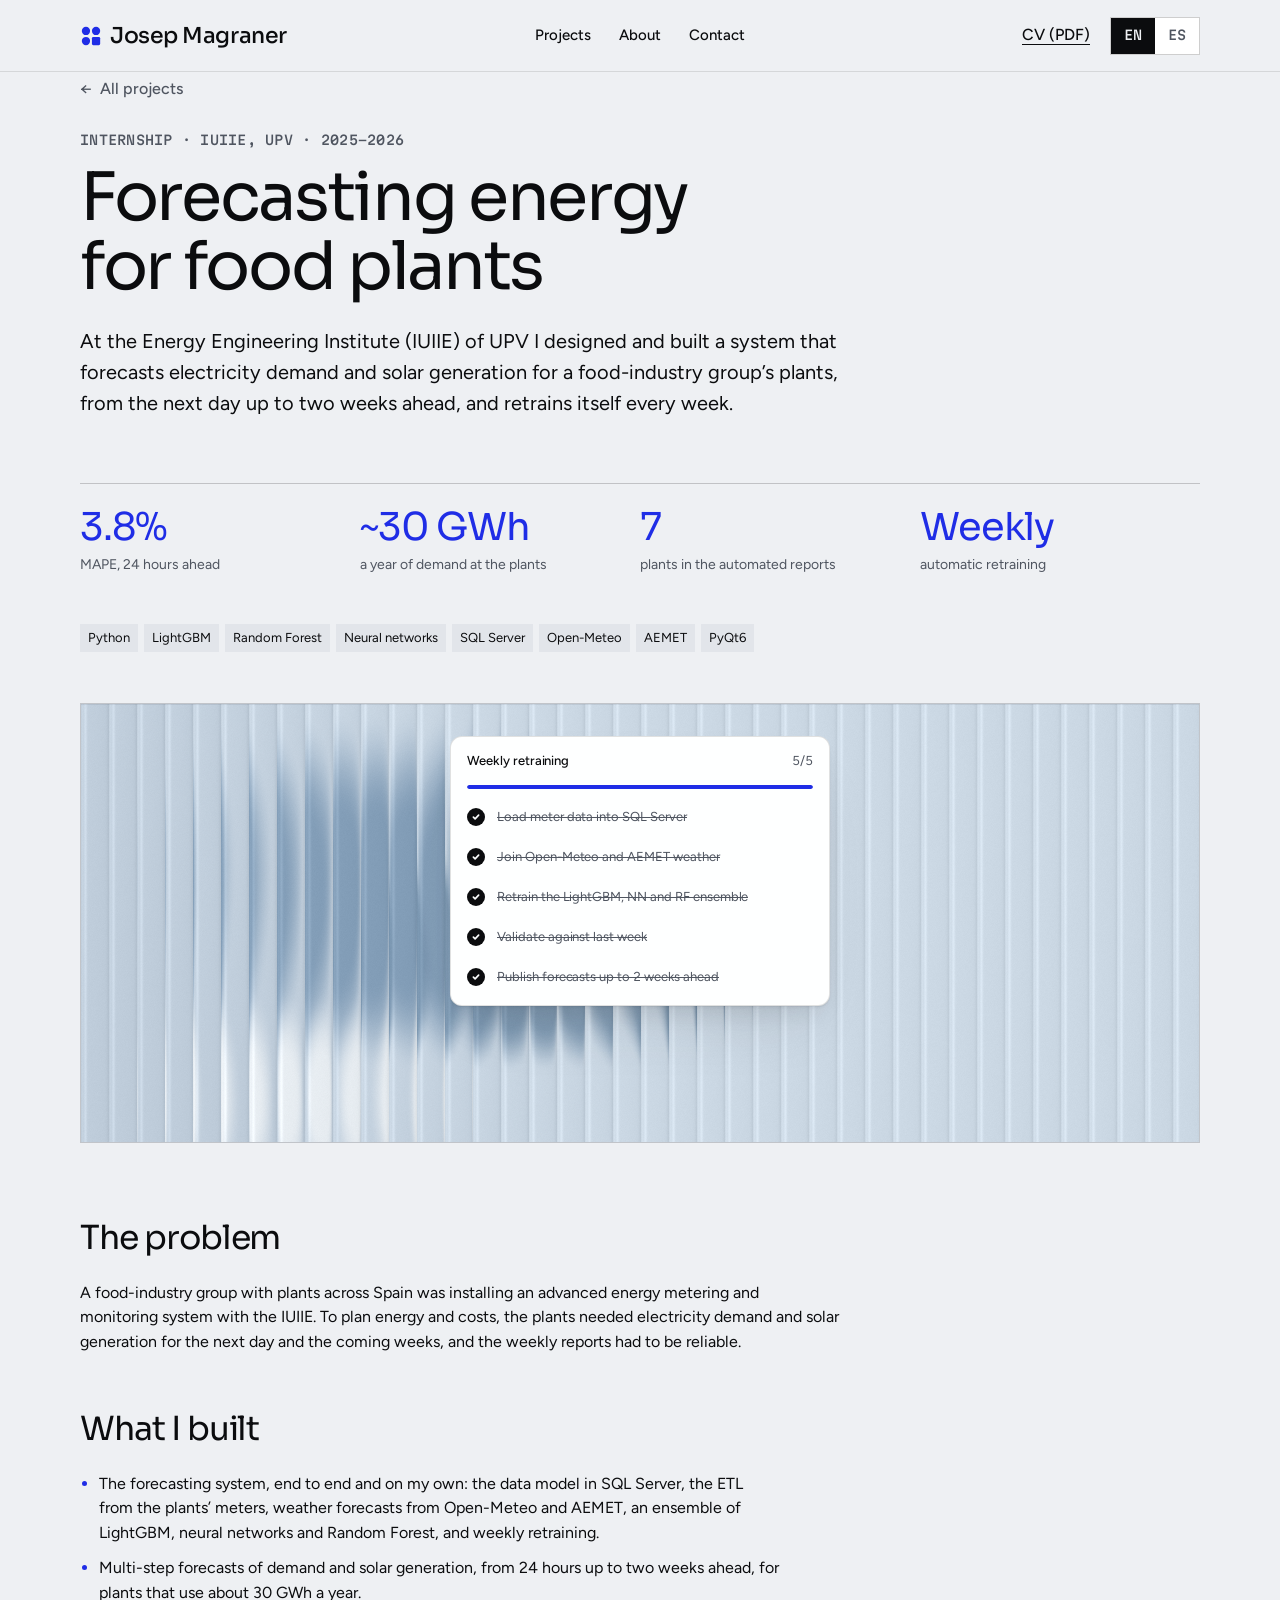
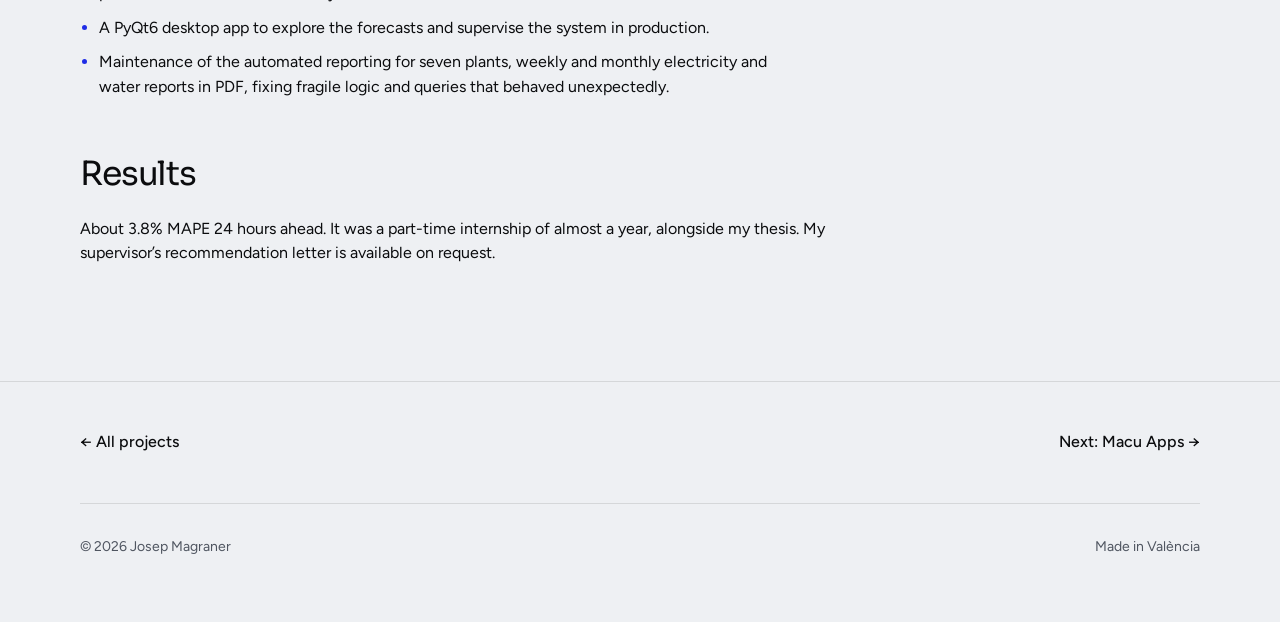
==== commit 79f95f07: "Retoques de textos, vídeo de Macu Apps regrabado y CV con josepmagra.dev - Vídeo de Macu Apps grabad" ====
--- a/projects/energy-forecasting.html
+++ b/projects/energy-forecasting.html
@@ -53,7 +53,7 @@
       <a class="back" href="../index.html#projects">&larr; <span class="en">All projects</span><span class="es">Todos los proyectos</span></a>
       <p class="proj__kind"><span class="en">Internship · IUIIE, UPV · 2025–2026</span><span class="es">Prácticas · IUIIE, UPV · 2025–2026</span></p>
       <h1 id="p-h"><span class="en">Forecasting energy for food plants</span><span class="es">Previsión energética para plantas de alimentación</span></h1>
-      <p class="p-lead"><span class="en">At the Energy Engineering Institute (IUIIE) of UPV I designed and built a system that forecasts electricity demand and solar generation for a food-industry group&rsquo;s plants, and retrains itself every week.</span><span class="es">En el Instituto de Ingeniería Energética (IUIIE) de la UPV diseñé y construí un sistema que prevé la demanda eléctrica y la generación solar de las plantas de un grupo de alimentación, y se reentrena cada semana.</span></p>
+      <p class="p-lead"><span class="en">At the Energy Engineering Institute (IUIIE) of UPV I designed and built a system that forecasts electricity demand and solar generation for a food-industry group&rsquo;s plants, from the next day up to two weeks ahead, and retrains itself every week.</span><span class="es">En el Instituto de Ingeniería Energética (IUIIE) de la UPV diseñé y construí un sistema que prevé la demanda eléctrica y la generación solar de las plantas de un grupo de alimentación, desde el día siguiente hasta dos semanas vista, y se reentrena cada semana.</span></p>
       <dl class="facts"><div><dt><span class="en">3.8%</span><span class="es">3,8 %</span></dt><dd><span class="en">MAPE, 24 hours ahead</span><span class="es">de MAPE a 24 horas</span></dd></div><div><dt>~30 GWh</dt><dd><span class="en">a year of demand at the plants</span><span class="es">al año de demanda en las plantas</span></dd></div><div><dt>7</dt><dd><span class="en">plants in the automated reports</span><span class="es">plantas en los informes automáticos</span></dd></div><div><dt><span class="en">Weekly</span><span class="es">Semanal</span></dt><dd><span class="en">automatic retraining</span><span class="es">reentrenamiento automático</span></dd></div></dl>
       <div class="p-meta"><ul class="proj__tech"><li>Python</li><li>LightGBM</li><li>Random Forest</li><li><span class="en">Neural networks</span><span class="es">Redes neuronales</span></li><li>SQL Server</li><li>Open-Meteo</li><li>AEMET</li><li>PyQt6</li></ul></div>
     </div>
@@ -66,7 +66,7 @@
 <div class="ui ui-panel ui-checks" data-ui="checklist">
   <div class="ui-checks__head"><div class="ui-title"><span class="en">Weekly retraining</span><span class="es">Reentrenamiento semanal</span></div><span class="ui-spacer"></span><div class="ui-meta" data-checks-count>5/5</div></div>
   <div class="ui-checks__bar"><i data-checks-bar style="--k:1"></i></div>
-  <ul class="ui-checks__list"><li class="ui-check is-done"><span class="ui-check__box"><svg viewBox="0 0 16 16"><path d="m4.5 8.2 2.3 2.3 4.7-5"/></svg></span><span class="ui-check__label"><span class="en">Load meter data into SQL Server</span><span class="es">Cargar los contadores en SQL Server</span></span></li><li class="ui-check is-done"><span class="ui-check__box"><svg viewBox="0 0 16 16"><path d="m4.5 8.2 2.3 2.3 4.7-5"/></svg></span><span class="ui-check__label"><span class="en">Join Open-Meteo and AEMET weather</span><span class="es">Cruzar con Open-Meteo y AEMET</span></span></li><li class="ui-check is-done"><span class="ui-check__box"><svg viewBox="0 0 16 16"><path d="m4.5 8.2 2.3 2.3 4.7-5"/></svg></span><span class="ui-check__label"><span class="en">Retrain the LightGBM, NN and RF ensemble</span><span class="es">Reentrenar el ensemble LightGBM, RN y RF</span></span></li><li class="ui-check is-done"><span class="ui-check__box"><svg viewBox="0 0 16 16"><path d="m4.5 8.2 2.3 2.3 4.7-5"/></svg></span><span class="ui-check__label"><span class="en">Validate against last week</span><span class="es">Validar contra la semana anterior</span></span></li><li class="ui-check is-done"><span class="ui-check__box"><svg viewBox="0 0 16 16"><path d="m4.5 8.2 2.3 2.3 4.7-5"/></svg></span><span class="ui-check__label"><span class="en">Publish forecasts 24 h ahead</span><span class="es">Publicar la previsión a 24 h</span></span></li></ul>
+  <ul class="ui-checks__list"><li class="ui-check is-done"><span class="ui-check__box"><svg viewBox="0 0 16 16"><path d="m4.5 8.2 2.3 2.3 4.7-5"/></svg></span><span class="ui-check__label"><span class="en">Load meter data into SQL Server</span><span class="es">Cargar los contadores en SQL Server</span></span></li><li class="ui-check is-done"><span class="ui-check__box"><svg viewBox="0 0 16 16"><path d="m4.5 8.2 2.3 2.3 4.7-5"/></svg></span><span class="ui-check__label"><span class="en">Join Open-Meteo and AEMET weather</span><span class="es">Cruzar con Open-Meteo y AEMET</span></span></li><li class="ui-check is-done"><span class="ui-check__box"><svg viewBox="0 0 16 16"><path d="m4.5 8.2 2.3 2.3 4.7-5"/></svg></span><span class="ui-check__label"><span class="en">Retrain the LightGBM, NN and RF ensemble</span><span class="es">Reentrenar el ensemble LightGBM, RN y RF</span></span></li><li class="ui-check is-done"><span class="ui-check__box"><svg viewBox="0 0 16 16"><path d="m4.5 8.2 2.3 2.3 4.7-5"/></svg></span><span class="ui-check__label"><span class="en">Validate against last week</span><span class="es">Validar contra la semana anterior</span></span></li><li class="ui-check is-done"><span class="ui-check__box"><svg viewBox="0 0 16 16"><path d="m4.5 8.2 2.3 2.3 4.7-5"/></svg></span><span class="ui-check__label"><span class="en">Publish forecasts up to 2 weeks ahead</span><span class="es">Publicar la previsión a 2 semanas</span></span></li></ul>
 </div>
             </div></div>
           </div>
@@ -77,9 +77,9 @@
   <section class="p-body">
     <div class="wrap">
       <h2><span class="en">The problem</span><span class="es">El problema</span></h2>
-      <p><span class="en">A food-industry group with plants across Spain was installing an advanced energy metering and monitoring system with the IUIIE. To plan energy and costs, the plants needed tomorrow&rsquo;s electricity demand and solar generation, and the weekly reports had to be reliable.</span><span class="es">Un grupo de alimentación con plantas por España estaba implantando con el IUIIE un sistema avanzado de medida y supervisión energética. Para planificar la energía y los costes, las plantas necesitaban la demanda eléctrica y la generación solar del día siguiente, y los informes semanales tenían que ser fiables.</span></p>
+      <p><span class="en">A food-industry group with plants across Spain was installing an advanced energy metering and monitoring system with the IUIIE. To plan energy and costs, the plants needed electricity demand and solar generation for the next day and the coming weeks, and the weekly reports had to be reliable.</span><span class="es">Un grupo de alimentación con plantas por España estaba implantando con el IUIIE un sistema avanzado de medida y supervisión energética. Para planificar la energía y los costes, las plantas necesitaban la demanda eléctrica y la generación solar del día siguiente y de las próximas semanas, y los informes semanales tenían que ser fiables.</span></p>
       <h2><span class="en">What I built</span><span class="es">Qué construí</span></h2>
-      <ul><li><span class="en">The forecasting system, end to end and on my own: the data model in SQL Server, the ETL from the plants&rsquo; meters, weather forecasts from Open-Meteo and AEMET, an ensemble of LightGBM, neural networks and Random Forest, and weekly retraining.</span><span class="es">El sistema de previsión, de principio a fin y por mi cuenta: el modelo de datos en SQL Server, el ETL de los contadores de las plantas, las previsiones meteorológicas de Open-Meteo y AEMET, un ensemble de LightGBM, redes neuronales y Random Forest, y el reentrenamiento semanal.</span></li><li><span class="en">Multi-step forecasts of demand and solar generation for plants that use about 30 GWh a year.</span><span class="es">Previsiones multipaso de demanda y generación solar para plantas que consumen unos 30 GWh al año.</span></li><li><span class="en">A PyQt6 desktop app to explore the forecasts and supervise the system in production.</span><span class="es">Una app de escritorio en PyQt6 para explorar las previsiones y supervisar el sistema en producción.</span></li><li><span class="en">Maintenance of the automated reporting for seven plants, weekly and monthly electricity and water reports in PDF, fixing fragile logic and queries that behaved unexpectedly.</span><span class="es">El mantenimiento de los informes automáticos de siete plantas, semanales y mensuales de electricidad y agua en PDF, corrigiendo lógica frágil y consultas que se comportaban de forma inesperada.</span></li></ul>
+      <ul><li><span class="en">The forecasting system, end to end and on my own: the data model in SQL Server, the ETL from the plants&rsquo; meters, weather forecasts from Open-Meteo and AEMET, an ensemble of LightGBM, neural networks and Random Forest, and weekly retraining.</span><span class="es">El sistema de previsión, de principio a fin y por mi cuenta: el modelo de datos en SQL Server, el ETL de los contadores de las plantas, las previsiones meteorológicas de Open-Meteo y AEMET, un ensemble de LightGBM, redes neuronales y Random Forest, y el reentrenamiento semanal.</span></li><li><span class="en">Multi-step forecasts of demand and solar generation, from 24 hours up to two weeks ahead, for plants that use about 30 GWh a year.</span><span class="es">Previsiones multipaso de demanda y generación solar, de 24 horas a dos semanas vista, para plantas que consumen unos 30 GWh al año.</span></li><li><span class="en">A PyQt6 desktop app to explore the forecasts and supervise the system in production.</span><span class="es">Una app de escritorio en PyQt6 para explorar las previsiones y supervisar el sistema en producción.</span></li><li><span class="en">Maintenance of the automated reporting for seven plants, weekly and monthly electricity and water reports in PDF, fixing fragile logic and queries that behaved unexpectedly.</span><span class="es">El mantenimiento de los informes automáticos de siete plantas, semanales y mensuales de electricidad y agua en PDF, corrigiendo lógica frágil y consultas que se comportaban de forma inesperada.</span></li></ul>
       <h2><span class="en">Results</span><span class="es">Resultados</span></h2>
       <p><span class="en">About 3.8% MAPE 24 hours ahead. It was a part-time internship of almost a year, alongside my thesis. My supervisor&rsquo;s recommendation letter is available on request.</span><span class="es">Un MAPE de alrededor del 3,8 % a 24 horas. Fueron unas prácticas a media jornada de casi un año, a la vez que el TFG. La carta de recomendación de mi supervisor, a petición.</span></p>
     </div>
--- a/css/site.css
+++ b/css/site.css
@@ -19,6 +19,7 @@
 main > :is(section, .section) > .wrap { height: auto; display: block !important; }
 main > section > .wrap.about { display: grid !important; }
 main > section.intro { padding: clamp(48px, 8vw, 104px) 0 clamp(40px, 5vw, 72px) !important; }
+main > section#projects { padding-top: clamp(16px, 3vw, 40px) !important; }
 .nav__links .nav__link { font-weight: 500; }
 .nav__cv { font-weight: 500; text-decoration: underline; text-underline-offset: 4px; text-decoration-thickness: 1px; }
 
